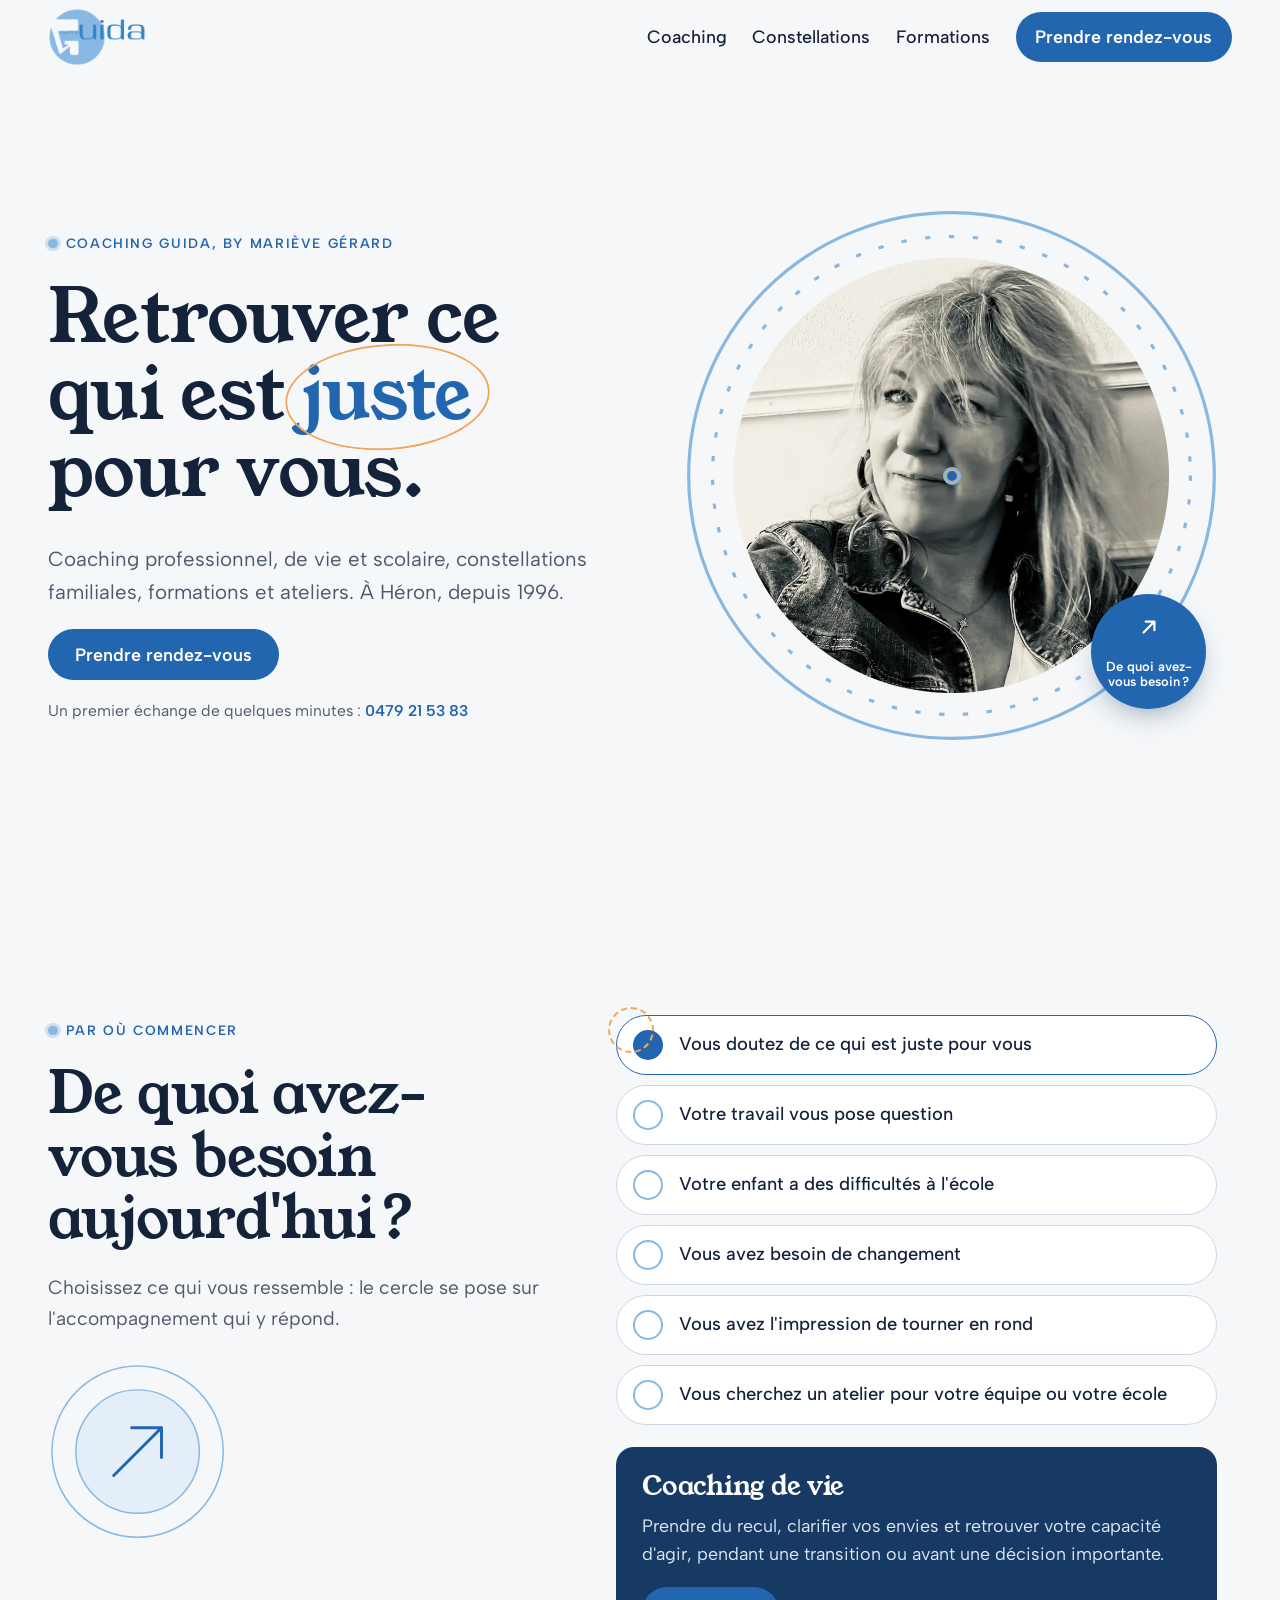
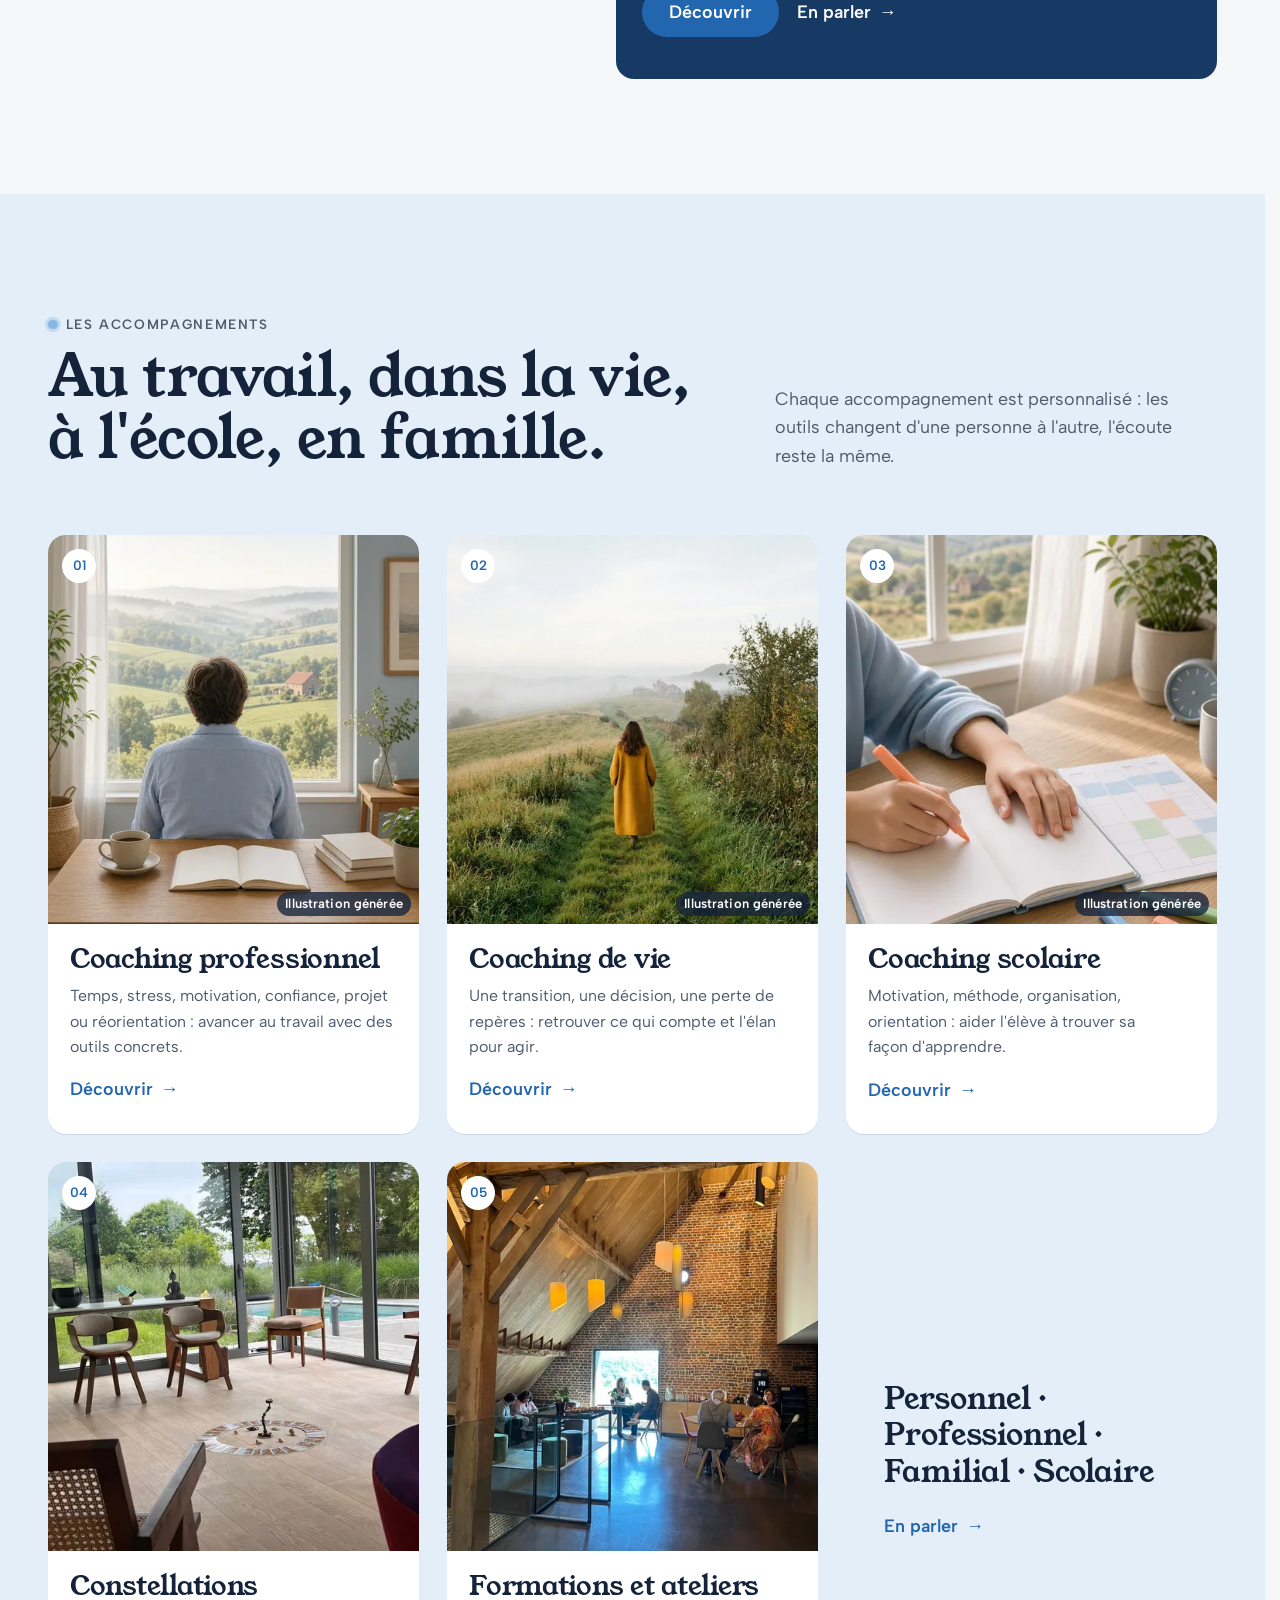
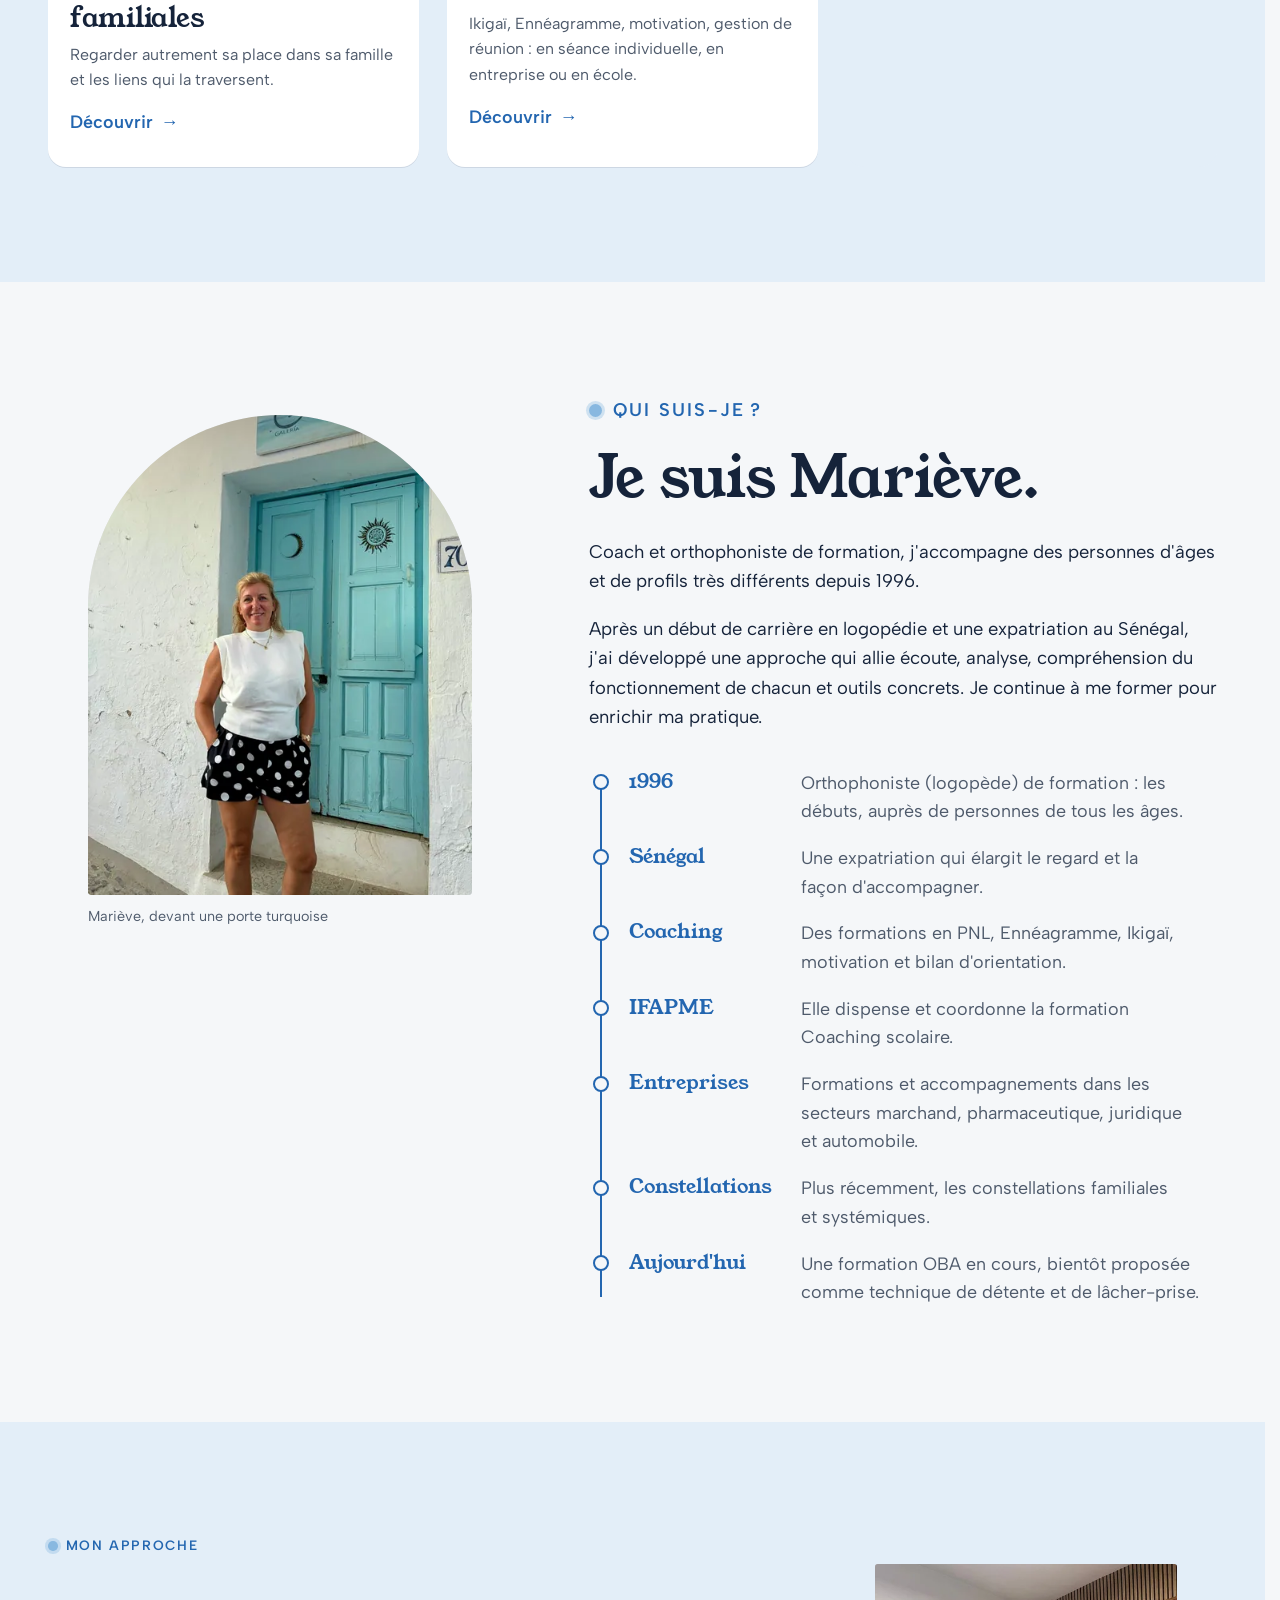
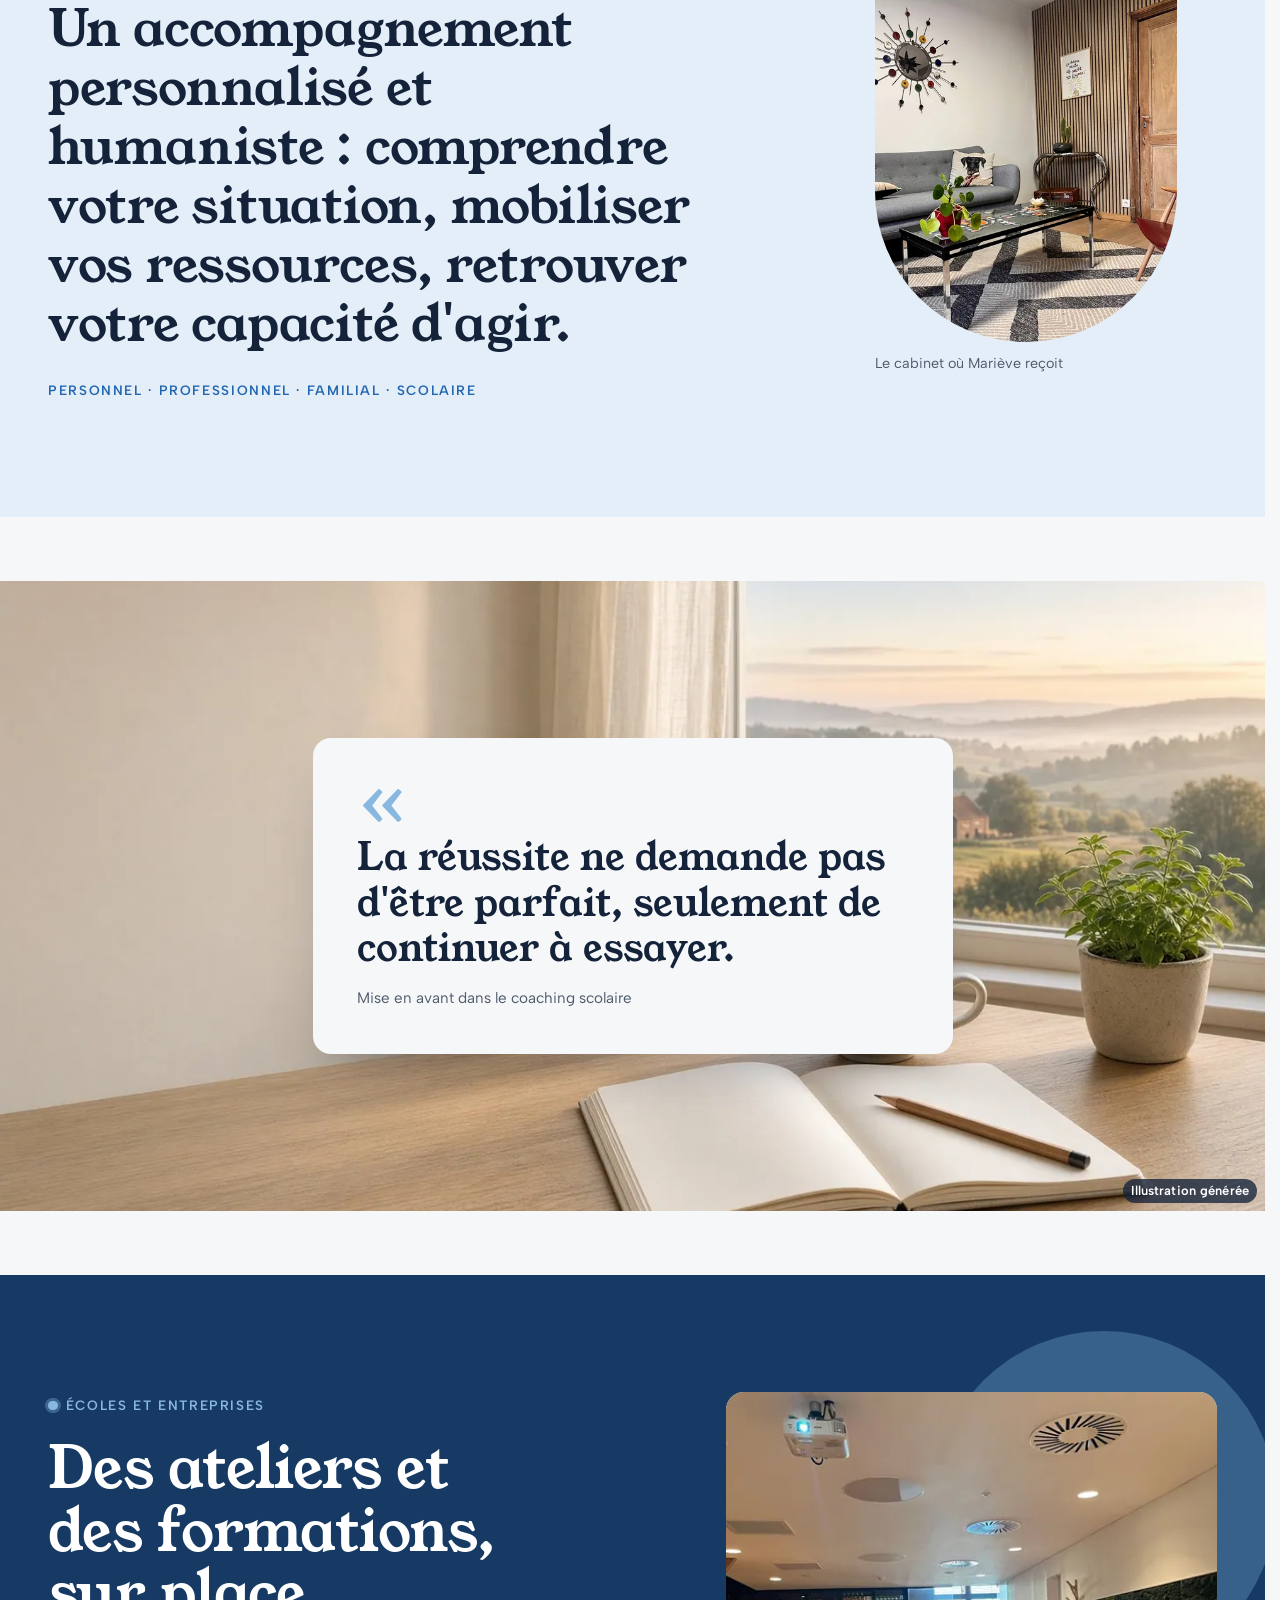
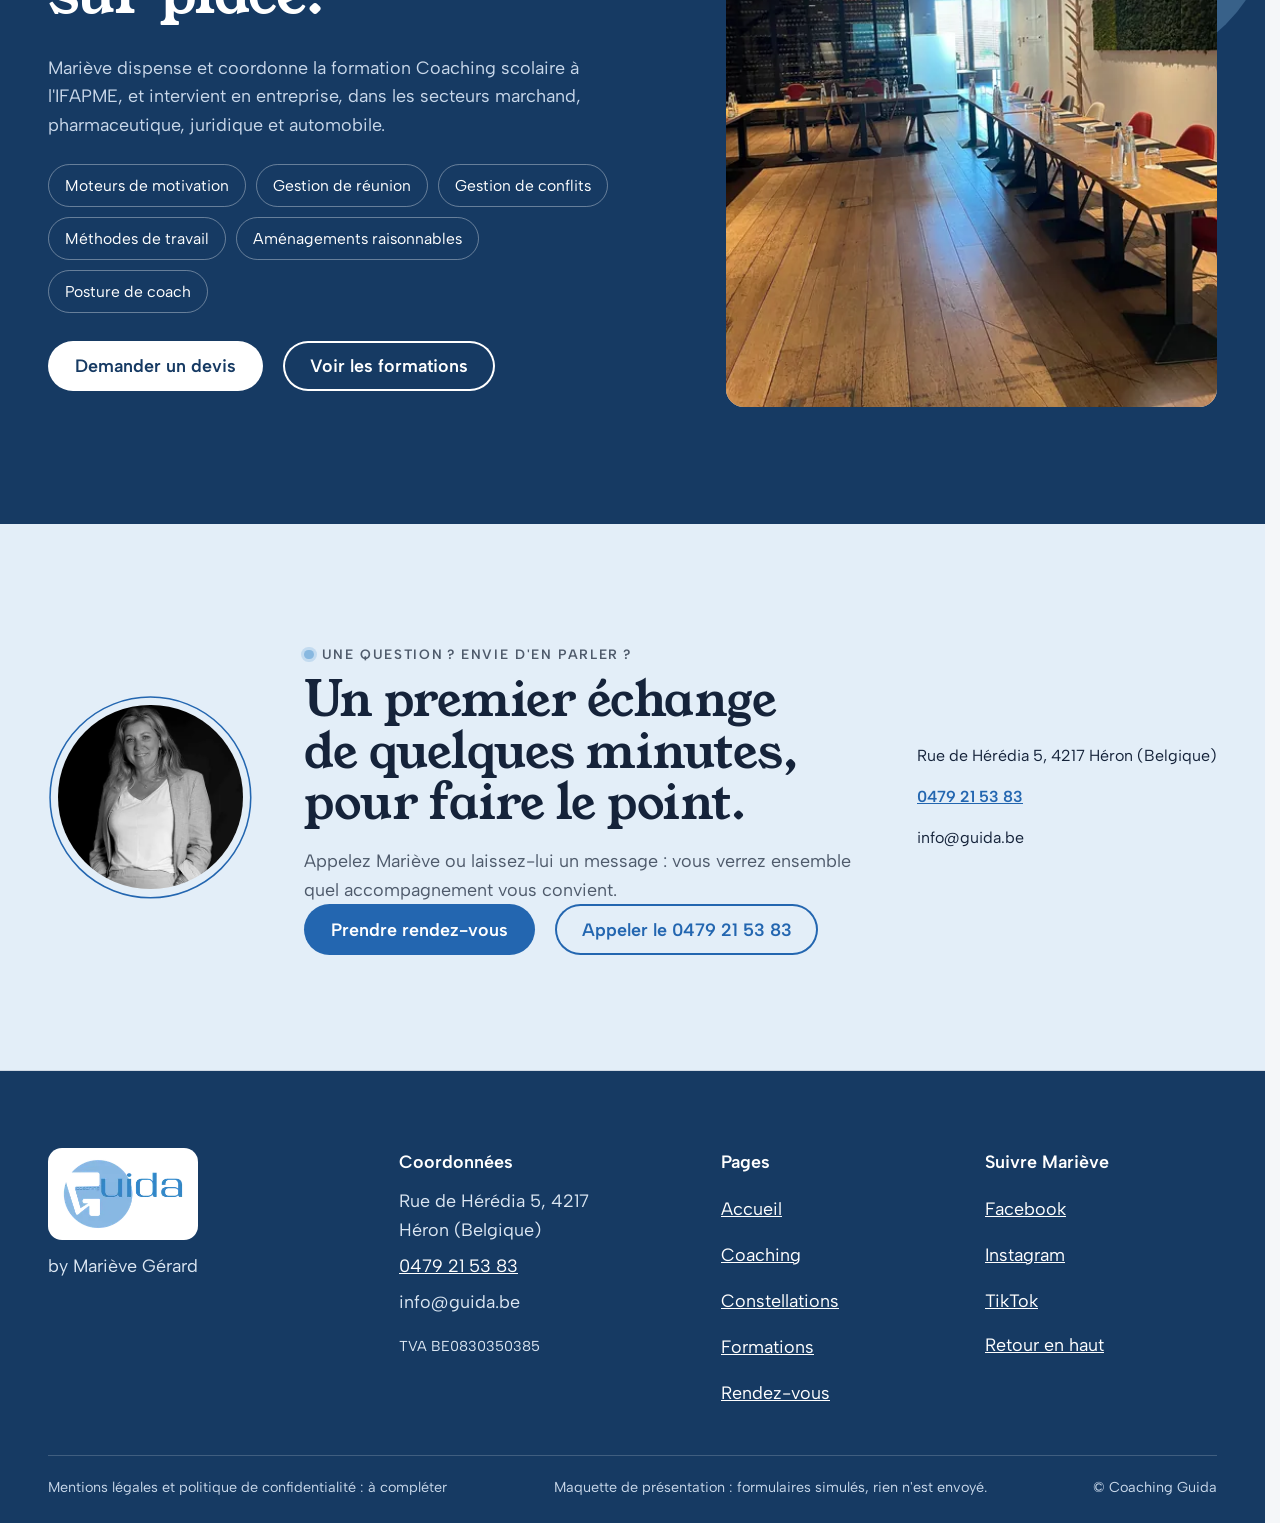
==== index.html @ e30cd968 "Maquette Guida v1" ====
<!doctype html>
<html lang="fr" data-v="1">
<head>
<meta charset="utf-8">
<meta name="viewport" content="width=device-width, initial-scale=1, viewport-fit=cover">
<title>Coaching Guida : coaching professionnel, de vie et scolaire à Héron</title>
<meta name="description" content="Mariève Gérard, coach et logopède de formation, accompagne adultes, élèves, parents, équipes et écoles depuis 1996 : coaching, constellations familiales, formations et ateliers.">
<meta name="robots" content="noindex, nofollow">
<link rel="canonical" href="https://guida-maquette.vercel.app/">
<style>:root{--fond:#F5F7F9;--texte:#15233A;--voile-fond:#163A63;--ouverture-fond:#163A63;--menu-fond:#F5F7F9}:root { --entete-h: 72px; --barres-h: 0px; } html { background: var(--fond); color: var(--texte); scrollbar-gutter: stable; } body { margin: 0; background: var(--fond); } html.js:not(.secours):not([data-arrivee="retour"]) [data-anime] { opacity: 0; } html.js:not(.secours):not([data-arrivee="retour"]) [data-anime].vu { opacity: 1; } [data-voile] { position: fixed; inset: 0; z-index: 900; background: var(--voile-fond); transform: translateY(100%); visibility: hidden; pointer-events: none; } html[data-arrivee="voile"]:not(.voile-leve):not(.secours) [data-voile] { transform: none; visibility: visible; } html.secours [data-voile] { visibility: hidden !important; } .ouverture-panneau { position: fixed; inset: 0; z-index: 850; display: none; place-content: center; justify-items: center; background: var(--ouverture-fond, var(--voile-fond)); color: var(--fond); text-align: center; } html.js[data-arrivee="intro"]:not(.secours):not(.intro-finie) .ouverture-panneau { display: grid; } html.defilement-bloque, html.defilement-bloque body, html.js[data-arrivee="intro"]:not(.secours):not(.intro-finie), html.js[data-arrivee="intro"]:not(.secours):not(.intro-finie) body, html[data-arrivee="voile"]:not(.voile-leve):not(.secours), html[data-arrivee="voile"]:not(.voile-leve):not(.secours) body { overflow: hidden; } html.js[data-arrivee="intro"]:not(.secours):not(.intro-finie) { background-color: var(--ouverture-fond, var(--voile-fond)); } html[data-arrivee="voile"]:not(.voile-leve):not(.secours) { background-color: var(--voile-fond); }</style>
<script>(function () {
var d = document.documentElement, ss = null, ls = null;
try { ss = window.sessionStorage; ls = window.localStorage; } catch (e) {}
d.classList.add('js');
var nav = performance.getEntriesByType ? performance.getEntriesByType('navigation')[0] : null;
var type = nav ? nav.type : 'navigate';
var depart = null;
try { depart = JSON.parse(ss.getItem('socle:depart') || 'null'); ss.removeItem('socle:depart'); } catch (e) {}
if (depart && !(Date.now() - depart.t < 15000)) depart = null;
var mode = type === 'back_forward' ? 'retour' : type === 'reload' ? 'intro' : depart ? 'voile' : 'intro';
d.setAttribute('data-arrivee', mode);
if (mode === 'voile' && depart.couleur) d.style.setProperty('--voile-fond', depart.couleur);
if (type === 'reload' && 'scrollRestoration' in history) {
history.scrollRestoration = 'manual';
}
try {
var choisie = ls && ls.getItem('socle:langue');
var langue = (d.lang || '').slice(0, 2);
if (choisie && choisie !== langue && type === 'navigate' && !depart) {
var alt = document.querySelector('link[rel="alternate"][hreflang="' + choisie + '"]');
if (alt) location.replace(new URL(alt.href).pathname + location.search + location.hash);
}
} catch (e) {}
setTimeout(function () { if (!d.classList.contains('demarre')) d.classList.add('secours'); }, 2000);
})();</script>
<link rel="preload" href="/assets/fonts/young-serif-400.woff2" as="font" type="font/woff2" crossorigin>
<link rel="preload" href="/assets/fonts/albert-sans-400.woff2" as="font" type="font/woff2" crossorigin>
<link rel="stylesheet" href="/assets/css/socle.css?v=1">
<link rel="stylesheet" href="/assets/css/modules.css?v=1">
<link rel="stylesheet" href="/assets/css/site.css?v=1">
<link rel="modulepreload" href="/assets/js/site.js?v=1">
<link rel="modulepreload" href="/assets/js/socle/index.js?v=1">
<script src="/assets/vendor/gsap.min.js" defer></script>
<script src="/assets/vendor/ScrollTrigger.min.js" defer></script>
<script src="/assets/vendor/SplitText.min.js" defer></script>
<script type="module" src="/assets/js/site.js?v=1"></script>
<meta name="theme-color" content="#F5F7F9">
<link rel="icon" href="/assets/images/favicon.svg" type="image/svg+xml">
<link rel="apple-touch-icon" href="/assets/images/apple-touch-icon.png">
<meta property="og:type" content="website">
<meta property="og:site_name" content="Coaching Guida">
<meta property="og:locale" content="fr_FR">
<meta property="og:title" content="Coaching Guida : coaching professionnel, de vie et scolaire à Héron">
<meta property="og:description" content="Mariève Gérard, coach et logopède de formation, accompagne adultes, élèves, parents, équipes et écoles depuis 1996 : coaching, constellations familiales, formations et ateliers.">
<meta property="og:url" content="https://guida-maquette.vercel.app/">
<meta property="og:image" content="https://guida-maquette.vercel.app/assets/partage/accueil-fr.jpg">
<meta property="og:image:width" content="1200">
<meta property="og:image:height" content="630">
<meta property="og:image:alt" content="Mariève Gérard, Coaching Guida">
<meta name="twitter:card" content="summary_large_image">
<script type="application/ld+json">{"@context":"https://schema.org","@type":"ProfessionalService","name":"Coaching Guida","url":"https://guida-maquette.vercel.app/","telephone":"+32479215383","email":"info@guida.be","vatID":"BE0830350385","founder":{"@type":"Person","name":"Mariève Gérard","jobTitle":"Coach"},"address":{"@type":"PostalAddress","streetAddress":"Rue de Hérédia 5","postalCode":"4217","addressLocality":"Héron","addressCountry":"BE"},"areaServed":"Belgique","sameAs":["https://www.facebook.com/coaching.guida/","https://www.instagram.com/marievegerard/","https://www.tiktok.com/@marievegerardcoaching"],"description":"Coaching professionnel, coaching de vie, coaching scolaire, constellations familiales et systémiques, formations et ateliers, par Mariève Gérard à Héron."}</script>
</head>
<body id="haut">
<div data-voile data-forme="iris" aria-hidden="true"><div class="voile-contenu"><span class="disque-logo"><img src="/assets/images/logo-240.webp" alt="" width="240" height="143"></span><span data-voile-libelle>Accueil</span></div></div>
<div class="ouverture-panneau" data-ouverture aria-hidden="true">
  <span class="ouverture-disque disque-logo" data-ouverture-objet><img src="/assets/images/logo-480.webp" alt="" width="480" height="286"><svg class="ouverture-fleche" viewBox="0 0 100 100" aria-hidden="true"><circle cx="50" cy="50" r="48" /></svg></span>
  <p class="ouverture-ligne">by Mariève Gérard</p>
</div>
<a class="evitement" href="#contenu">Aller au contenu</a>
<header data-entete>
  <div class="entete-rangee">
    <a class="entete-logo" href="/" data-libelle="Accueil" aria-label="Coaching Guida, accueil" aria-current="page">
      <img src="/assets/images/logo-240.webp" srcset="/assets/images/logo-240.webp 240w, /assets/images/logo-480.webp 480w" sizes="120px" alt="" width="240" height="143">
    </a>
    <nav data-nav aria-label="Navigation principale">
      <ul><li><a href="/coaching" data-libelle="Coaching">Coaching</a></li><li><a href="/constellations" data-libelle="Constellations">Constellations</a></li><li><a href="/formations" data-libelle="Formations">Formations</a></li></ul>
    </nav>
    <div class="entete-actions">
      <a class="bouton" href="/rendez-vous" data-libelle="Rendez-vous">Prendre rendez-vous</a>
      <button type="button" data-menu-bouton aria-controls="menu" aria-expanded="false" data-libelle-ouvrir="Menu" data-libelle-fermer="Fermer"><span data-libelle-bouton>Menu</span></button>
      <a class="menu-sansjs" href="#menu" data-menu-lien>Menu</a>
    </div>
  </div>
</header>
<script>/* Avant le premier affichage : rangées de la navigation (même règle que ajusterNav dans assets/js/socle/entete.js)
   et hauteur réelle de l'en-tête, pour que rien ne saute quand le JavaScript du site prend la main. */
(function () {
  var h = document.documentElement, u = document.querySelector('[data-nav] ul'), e = document.querySelector('[data-entete]');
  if (u) {
    var deborde = function () { return u.scrollWidth > u.clientWidth + 1; }, c = deborde();
    if (c && window.matchMedia('(min-width: 900px)').matches) {
      h.classList.add('nav-deux-rangees'); c = deborde();
      if (c) { h.classList.add('nav-deux-lignes'); var a = u.querySelector('a'); c = !a || u.getBoundingClientRect().height > a.getBoundingClientRect().height * 2.5; }
      if (c) h.classList.remove('nav-deux-rangees', 'nav-deux-lignes');
    }
    if (c) h.classList.add('nav-compacte');
  }
  if (e) h.style.setProperty('--entete-h', Math.round(e.getBoundingClientRect().height) + 'px');
})();</script>
<span id="menu-ferme" aria-hidden="true"></span>
<div id="menu" data-menu role="dialog" aria-modal="true" aria-label="Menu">
  <p class="menu-sansjs-fermer"><a href="#menu-ferme">Fermer</a></p>
  <ul><li style="--i:0"><a href="/" class="menu-lien" data-libelle="Accueil" aria-current="page">Accueil</a></li><li style="--i:1"><a href="/coaching" class="menu-lien" data-libelle="Coaching">Coaching</a></li><li style="--i:2"><a href="/constellations" class="menu-lien" data-libelle="Constellations">Constellations</a></li><li style="--i:3"><a href="/formations" class="menu-lien" data-libelle="Formations">Formations</a></li><li style="--i:4"><a href="/rendez-vous" class="menu-lien" data-libelle="Rendez-vous">Rendez-vous</a></li></ul>
  <p><a class="bouton" href="tel:+32479215383">Appeler 0479 21 53 83</a></p>
</div>
<main id="contenu" tabindex="-1">
<section class="hero" id="debut">
  <div class="hero-texte">
    <p class="surtitre" data-apparait>Coaching Guida, by Mariève Gérard</p>
    <h1 class="hero-titre" data-anime="gsap"><span class="hl"><span class="hl-in">Retrouver ce</span></span><span class="hl"><span class="hl-in">qui est <span class="rond">juste</span></span></span><span class="hl"><span class="hl-in">pour vous.</span></span></h1>
    <p class="hero-intro" data-apparait>Coaching professionnel, de vie et scolaire, constellations familiales, formations et ateliers. À Héron, depuis 1996.</p>
    <p class="actions" data-apparait>
      <a href="/rendez-vous" class="bouton" data-libelle="Rendez-vous" data-action-principale data-survol="magnetique">Prendre rendez-vous</a>
    </p>
    <p class="hero-info" data-info-cle data-apparait>Un premier échange de quelques minutes : <a href="tel:+32479215383">0479 21 53 83</a></p>
  </div>
  <div class="hero-visuel" data-effet="cercle-portrait">
    <svg class="hero-halo" viewBox="0 0 200 200" aria-hidden="true"><circle class="halo-1" cx="100" cy="100" r="99" /><circle class="halo-2" cx="100" cy="100" r="90" /></svg>
    <figure class="media hero-cercle" data-iris-centre="disque" style="--cadrage:50% 34%">
  <picture>
    <img src="/assets/images/marieve-cercle-1200.webp" srcset="/assets/images/marieve-cercle-480.webp 480w, /assets/images/marieve-cercle-800.webp 800w, /assets/images/marieve-cercle-1200.webp 1200w" sizes="(max-width: 760px) 80vw, 520px" alt="Je suis Mariève. Mariève Gérard, coach." width="1200" height="1200" fetchpriority="high" loading="eager" decoding="async">
  </picture>
</figure>
    <div class="orbite" aria-hidden="true"><i style="--c: var(--ciel); --t: 18px"></i><i style="--c: var(--abricot); --t: 12px"></i><i style="--c: var(--accent); --t: 10px"></i></div>
    <a class="hero-fleche" href="#besoin" data-sans-transition><svg viewBox="0 0 24 24" aria-hidden="true"><path d="M7 17 17 7M9 7h8v8" fill="none" stroke="currentColor" stroke-width="2" stroke-linecap="round" stroke-linejoin="round"/></svg><span>De quoi avez-vous besoin ?</span></a>
  </div>
</section>
<section class="section" id="besoin">
  <div class="conteneur besoin-grille">
    <div class="besoin-tete">
      <p class="surtitre">Par où commencer</p>
      <h2 data-anime="lignes">De quoi avez-vous besoin aujourd&#39;hui ?</h2>
      <p class="intro-section" data-anime>Choisissez ce qui vous ressemble : le cercle se pose sur l&#39;accompagnement qui y répond.</p>
      <svg class="besoin-deco" viewBox="0 0 180 180" aria-hidden="true" data-visuel data-fx="trace"><circle class="plein" cx="90" cy="90" r="62" /><circle cx="90" cy="90" r="86" /><circle cx="90" cy="90" r="62" /><path d="M66 114 L114 66 M84 66 H114 V96" /></svg>
    </div>
    <div class="besoin-outil">
      <ul class="besoin-liste" data-anime="cascade">
        <li><button type="button" class="besoin-choix" data-cle="doute" aria-pressed="true" aria-controls="reponse-doute"><span class="pastille" aria-hidden="true"></span><span>Vous doutez de ce qui est juste pour vous</span></button></li><li><button type="button" class="besoin-choix" data-cle="travail" aria-pressed="false" aria-controls="reponse-travail"><span class="pastille" aria-hidden="true"></span><span>Votre travail vous pose question</span></button></li><li><button type="button" class="besoin-choix" data-cle="ecole" aria-pressed="false" aria-controls="reponse-ecole"><span class="pastille" aria-hidden="true"></span><span>Votre enfant a des difficultés à l&#39;école</span></button></li><li><button type="button" class="besoin-choix" data-cle="changement" aria-pressed="false" aria-controls="reponse-changement"><span class="pastille" aria-hidden="true"></span><span>Vous avez besoin de changement</span></button></li><li><button type="button" class="besoin-choix" data-cle="rond" aria-pressed="false" aria-controls="reponse-rond"><span class="pastille" aria-hidden="true"></span><span>Vous avez l&#39;impression de tourner en rond</span></button></li><li><button type="button" class="besoin-choix" data-cle="equipe" aria-pressed="false" aria-controls="reponse-equipe"><span class="pastille" aria-hidden="true"></span><span>Vous cherchez un atelier pour votre équipe ou votre école</span></button></li>
      </ul>
      <span class="besoin-anneau" aria-hidden="true" data-superpose data-effet="rond-qui-se-pose"></span>
      <div class="besoin-reponses" aria-live="polite">
        <div class="besoin-r est-active" id="reponse-doute" data-cle="doute" role="region" aria-label="Coaching de vie">
          <h3>Coaching de vie</h3>
          <p>Prendre du recul, clarifier vos envies et retrouver votre capacité d&#39;agir, pendant une transition ou avant une décision importante.</p>
          <p class="actions"><a href="/coaching#vie" class="bouton" data-libelle="Coaching">Découvrir</a><a href="/rendez-vous?sujet=vie" class="lien-fleche" data-libelle="Rendez-vous">En parler</a></p>
        </div><div class="besoin-r" id="reponse-travail" data-cle="travail" role="region" aria-label="Coaching professionnel">
          <h3>Coaching professionnel</h3>
          <p>Sérénité, énergie, motivation : un accompagnement concret pour avancer avec plus de confiance, de l&#39;organisation du temps au bilan de compétences.</p>
          <p class="actions"><a href="/coaching#professionnel" class="bouton" data-libelle="Coaching">Découvrir</a><a href="/rendez-vous?sujet=professionnel" class="lien-fleche" data-libelle="Rendez-vous">En parler</a></p>
        </div><div class="besoin-r" id="reponse-ecole" data-cle="ecole" role="region" aria-label="Coaching scolaire">
          <h3>Coaching scolaire</h3>
          <p>Une analyse faite ensemble, avec le double regard d&#39;une coach et d&#39;une logopède : motivation, méthode de travail, organisation, confiance.</p>
          <p class="actions"><a href="/coaching#scolaire" class="bouton" data-libelle="Coaching">Découvrir</a><a href="/rendez-vous?sujet=scolaire" class="lien-fleche" data-libelle="Rendez-vous">En parler</a></p>
        </div><div class="besoin-r" id="reponse-changement" data-cle="changement" role="region" aria-label="Ateliers pour faire le point">
          <h3>Ateliers pour faire le point</h3>
          <p>Ikigaï, moteurs de motivation, bilan d&#39;orientation ou de compétences : des séances courtes pour faire le point et choisir une direction.</p>
          <p class="actions"><a href="/formations#ateliers" class="bouton" data-libelle="Formations">Découvrir</a><a href="/rendez-vous?sujet=formation" class="lien-fleche" data-libelle="Rendez-vous">En parler</a></p>
        </div><div class="besoin-r" id="reponse-rond" data-cle="rond" role="region" aria-label="Constellations familiales">
          <h3>Constellations familiales</h3>
          <p>Quand des situations se répètent, la constellation aide à regarder autrement les liens et les loyautés qui pèsent, sans chercher de coupable.</p>
          <p class="actions"><a href="/constellations" class="bouton" data-libelle="Constellations">Découvrir</a><a href="/rendez-vous?sujet=constellations" class="lien-fleche" data-libelle="Rendez-vous">En parler</a></p>
        </div><div class="besoin-r" id="reponse-equipe" data-cle="equipe" role="region" aria-label="Formations et ateliers">
          <h3>Formations et ateliers</h3>
          <p>En entreprise ou en école : motivation, gestion de réunion, gestion de conflits, méthodes de travail, aménagements raisonnables.</p>
          <p class="actions"><a href="/formations" class="bouton" data-libelle="Formations">Découvrir</a><a href="/rendez-vous?sujet=formation" class="lien-fleche" data-libelle="Rendez-vous">En parler</a></p>
        </div>
      </div>
    </div>
  </div>
</section>
<section class="section section--ciel" id="accompagnements">
  <div class="conteneur">
    <div class="acc-tete">
      <div><p class="surtitre">Les accompagnements</p><h2 data-anime="lignes">Au travail, dans la vie, à l&#39;école, en famille.</h2></div>
      <p data-anime>Chaque accompagnement est personnalisé : les outils changent d&#39;une personne à l&#39;autre, l&#39;écoute reste la même.</p>
    </div>
    <ul class="acc-grille" data-anime="cascade">
      <li><a href="/coaching#professionnel" class="acc-carte" data-libelle="Coaching"><span class="acc-pastille" aria-hidden="true">01</span><figure class="media " data-grok style="--cadrage:50% 45%">
  <picture>
    <img src="/assets/images/grok/pro-bureau-1100.webp" srcset="/assets/images/grok/pro-bureau-480.webp 480w, /assets/images/grok/pro-bureau-800.webp 800w, /assets/images/grok/pro-bureau-1100.webp 1100w" sizes="(max-width: 600px) 100vw, (max-width: 960px) 50vw, 400px" alt="" width="1100" height="1467" loading="lazy" decoding="async">
  </picture><figcaption class="mention-ia">Illustration générée</figcaption>
</figure><div class="acc-corps"><h3>Coaching professionnel</h3><p>Temps, stress, motivation, confiance, projet ou réorientation : avancer au travail avec des outils concrets.</p><span class="lien-fleche">Découvrir</span></div></a></li><li><a href="/coaching#vie" class="acc-carte" data-libelle="Coaching"><span class="acc-pastille" aria-hidden="true">02</span><figure class="media " data-grok style="--cadrage:50% 55%">
  <picture>
    <img src="/assets/images/grok/vie-chemin-1100.webp" srcset="/assets/images/grok/vie-chemin-480.webp 480w, /assets/images/grok/vie-chemin-800.webp 800w, /assets/images/grok/vie-chemin-1100.webp 1100w" sizes="(max-width: 600px) 100vw, (max-width: 960px) 50vw, 400px" alt="" width="1100" height="1467" loading="lazy" decoding="async">
  </picture><figcaption class="mention-ia">Illustration générée</figcaption>
</figure><div class="acc-corps"><h3>Coaching de vie</h3><p>Une transition, une décision, une perte de repères : retrouver ce qui compte et l&#39;élan pour agir.</p><span class="lien-fleche">Découvrir</span></div></a></li><li><a href="/coaching#scolaire" class="acc-carte" data-libelle="Coaching"><span class="acc-pastille" aria-hidden="true">03</span><figure class="media " data-grok style="--cadrage:50% 50%">
  <picture>
    <img src="/assets/images/grok/scolaire-devoirs-1100.webp" srcset="/assets/images/grok/scolaire-devoirs-480.webp 480w, /assets/images/grok/scolaire-devoirs-800.webp 800w, /assets/images/grok/scolaire-devoirs-1100.webp 1100w" sizes="(max-width: 600px) 100vw, (max-width: 960px) 50vw, 400px" alt="" width="1100" height="1467" loading="lazy" decoding="async">
  </picture><figcaption class="mention-ia">Illustration générée</figcaption>
</figure><div class="acc-corps"><h3>Coaching scolaire</h3><p>Motivation, méthode, organisation, orientation : aider l&#39;élève à trouver sa façon d&#39;apprendre.</p><span class="lien-fleche">Découvrir</span></div></a></li><li><a href="/constellations" class="acc-carte" data-libelle="Constellations"><span class="acc-pastille" aria-hidden="true">04</span><figure class="media " style="--cadrage:50% 60%">
  <picture>
    <img src="/assets/images/salle-constellations-1200.webp" srcset="/assets/images/salle-constellations-480.webp 480w, /assets/images/salle-constellations-800.webp 800w, /assets/images/salle-constellations-1200.webp 1200w" sizes="(max-width: 600px) 100vw, (max-width: 960px) 50vw, 400px" alt="" width="1200" height="1600" loading="lazy" decoding="async">
  </picture>
</figure><div class="acc-corps"><h3>Constellations familiales</h3><p>Regarder autrement sa place dans sa famille et les liens qui la traversent.</p><span class="lien-fleche">Découvrir</span></div></a></li><li><a href="/formations" class="acc-carte" data-libelle="Formations"><span class="acc-pastille" aria-hidden="true">05</span><figure class="media " style="--cadrage:54% 50%">
  <picture>
    <img src="/assets/images/grange-1200.webp" srcset="/assets/images/grange-480.webp 480w, /assets/images/grange-800.webp 800w, /assets/images/grange-1200.webp 1200w" sizes="(max-width: 600px) 100vw, (max-width: 960px) 50vw, 400px" alt="" width="1200" height="1600" loading="lazy" decoding="async">
  </picture>
</figure><div class="acc-corps"><h3>Formations et ateliers</h3><p>Ikigaï, Ennéagramme, motivation, gestion de réunion : en séance individuelle, en entreprise ou en école.</p><span class="lien-fleche">Découvrir</span></div></a></li>
      <li class="acc-mot"><p>Personnel · Professionnel · Familial · Scolaire</p><a href="/rendez-vous" class="lien-fleche" data-libelle="Rendez-vous">En parler</a></li>
    </ul>
  </div>
</section>
<section class="section" id="qui">
  <div class="conteneur qui-grille">
    <figure class="qui-photo">
      <figure class="media " data-anime="rideau" style="--cadrage:44% 50%">
  <picture>
    <img src="/assets/images/marieve-porte-1200.webp" srcset="/assets/images/marieve-porte-480.webp 480w, /assets/images/marieve-porte-800.webp 800w, /assets/images/marieve-porte-1200.webp 1200w" sizes="(max-width: 900px) 90vw, 460px" alt="Mariève, devant une porte turquoise" width="1200" height="1500" loading="lazy" decoding="async">
  </picture>
</figure>
      <figcaption class="qui-legende">Mariève, devant une porte turquoise</figcaption>
    </figure>
    <div class="qui-texte">
      <p class="surtitre">Qui suis-je ?</p>
      <h2 data-anime="lignes">Je suis Mariève.</h2>
      <p data-anime>Coach et orthophoniste de formation, j&#39;accompagne des personnes d&#39;âges et de profils très différents depuis 1996.</p>
      <p data-anime>Après un début de carrière en logopédie et une expatriation au Sénégal, j&#39;ai développé une approche qui allie écoute, analyse, compréhension du fonctionnement de chacun et outils concrets. Je continue à me former pour enrichir ma pratique.</p>
      <h3 class="visuellement-cache">Le parcours</h3>
      <div class="parcours-zone">
        <span class="parcours-fil" aria-hidden="true"><span data-effet="frise-parcours"></span></span>
        <ol class="parcours" data-anime="cascade">
          <li><strong>1996</strong><p>Orthophoniste (logopède) de formation : les débuts, auprès de personnes de tous les âges.</p></li><li><strong>Sénégal</strong><p>Une expatriation qui élargit le regard et la façon d&#39;accompagner.</p></li><li><strong>Coaching</strong><p>Des formations en PNL, Ennéagramme, Ikigaï, motivation et bilan d&#39;orientation.</p></li><li><strong>IFAPME</strong><p>Elle dispense et coordonne la formation Coaching scolaire.</p></li><li><strong>Entreprises</strong><p>Formations et accompagnements dans les secteurs marchand, pharmaceutique, juridique et automobile.</p></li><li><strong>Constellations</strong><p>Plus récemment, les constellations familiales et systémiques.</p></li><li><strong>Aujourd&#39;hui</strong><p>Une formation OBA en cours, bientôt proposée comme technique de détente et de lâcher-prise.</p></li>
        </ol>
      </div>
    </div>
  </div>
</section>
<section class="section section--ciel" id="approche">
  <div class="conteneur approche-grille">
    <div class="mmm" data-module="manifeste-mot-a-mot">
      <div class="mmm__cadre">
        <p class="surtitre">Mon approche</p>
        <h2 class="mmm__texte">Un accompagnement personnalisé et humaniste : comprendre votre situation, mobiliser vos ressources, retrouver votre capacité d&#39;agir.</h2>
        <p class="mmm__signature">Personnel · Professionnel · Familial · Scolaire</p>
      </div>
    </div>
    <figure class="approche-photo">
      <figure class="media " data-fx="parallaxe" style="--cadrage:45% 45%">
  <picture>
    <img src="/assets/images/cabinet-1200.webp" srcset="/assets/images/cabinet-480.webp 480w, /assets/images/cabinet-800.webp 800w, /assets/images/cabinet-1200.webp 1200w" sizes="(max-width: 900px) 80vw, 400px" alt="Le cabinet où Mariève reçoit" width="1200" height="1500" loading="lazy" decoding="async">
  </picture>
</figure>
      <figcaption class="qui-legende">Le cabinet où Mariève reçoit</figcaption>
    </figure>
  </div>
</section>
<section class="citation" id="citation" style="--fx-longueur: 200svh" data-fx="plein-ecran" data-fx-depart="inset(16% 20% 16% 20% round 999px)">
  <div data-collant>
    <figure class="media " data-grok style="--cadrage:62% 50%">
  <picture><source media="(max-width: 760px) and (orientation: portrait)" srcset="/assets/images/grok/bureau-matin-mobile-640.webp 640w, /assets/images/grok/bureau-matin-mobile-1080.webp 1080w" sizes="100vw">
    <img src="/assets/images/grok/bureau-matin-1440.webp" srcset="/assets/images/grok/bureau-matin-960.webp 960w, /assets/images/grok/bureau-matin-1440.webp 1440w, /assets/images/grok/bureau-matin-1920.webp 1920w" sizes="100vw" alt="" width="1440" height="810" loading="lazy" decoding="async">
  </picture><figcaption class="mention-ia">Illustration générée</figcaption>
</figure>
    <p class="citation-mots" aria-hidden="true" data-audit-ignorer><span data-fx-ecarte="g">Continuer</span><span data-fx-ecarte="d">à essayer</span></p>
    <div class="citation-carte" data-fx-apres>
      <blockquote>La réussite ne demande pas d&#39;être parfait, seulement de continuer à essayer.</blockquote>
      <p>Mise en avant dans le coaching scolaire</p>
    </div>
  </div>
</section>
<section class="section section--profond" id="pros">
  <div class="conteneur pros-grille">
    <div>
      <p class="surtitre">Écoles et entreprises</p>
      <h2 data-anime="lignes">Des ateliers et des formations, sur place.</h2>
      <p class="texte-doux" data-anime>Mariève dispense et coordonne la formation Coaching scolaire à l&#39;IFAPME, et intervient en entreprise, dans les secteurs marchand, pharmaceutique, juridique et automobile.</p>
      <ul class="pros-liste" data-anime="cascade"><li>Moteurs de motivation</li><li>Gestion de réunion</li><li>Gestion de conflits</li><li>Méthodes de travail</li><li>Aménagements raisonnables</li><li>Posture de coach</li></ul>
      <p class="actions" data-anime>
        <a href="/rendez-vous?sujet=formation" class="bouton" data-libelle="Rendez-vous">Demander un devis</a>
        <a href="/formations" class="bouton bouton--contour" data-libelle="Formations">Voir les formations</a>
      </p>
    </div>
    <div class="pros-photo">
      <figure class="media " data-anime="rideau" style="--cadrage:50% 55%">
  <picture>
    <img src="/assets/images/salle-reunion-1200.webp" srcset="/assets/images/salle-reunion-480.webp 480w, /assets/images/salle-reunion-800.webp 800w, /assets/images/salle-reunion-1200.webp 1200w" sizes="(max-width: 900px) 80vw, 420px" alt="Une formation en entreprise" width="1200" height="1500" loading="lazy" decoding="async">
  </picture>
</figure>
    </div>
  </div>
</section>
<section class="section section--ciel" id="fin">
  <div class="conteneur fin-bloc">
    <div class="fin-portrait">
      <figure class="media fin-media" style="--cadrage:50% 22%">
  <picture>
    <img src="/assets/images/marieve-noir-585.webp" srcset="/assets/images/marieve-noir-400.webp 400w, /assets/images/marieve-noir-585.webp 585w" sizes="210px" alt="Je suis Mariève." width="585" height="780" loading="lazy" decoding="async">
  </picture>
</figure>
      <svg viewBox="0 0 200 200" aria-hidden="true" data-fx="trace"><circle cx="100" cy="100" r="98" /></svg>
    </div>
    <div class="fin-texte">
      <p class="surtitre">Une question ? Envie d&#39;en parler ?</p>
      <h2 data-anime="lignes">Un premier échange de quelques minutes, pour faire le point.</h2>
      <p data-anime>Appelez Mariève ou laissez-lui un message : vous verrez ensemble quel accompagnement vous convient.</p>
      <p class="actions fin-actions" data-anime>
        <a href="/rendez-vous" class="bouton" data-libelle="Rendez-vous" data-survol="magnetique">Prendre rendez-vous</a>
        <a class="bouton bouton--contour" href="tel:+32479215383">Appeler le 0479 21 53 83</a>
      </p>
    </div>
    <div class="fin-coord" data-anime>
      <span>Rue de Hérédia 5, 4217 Héron (Belgique)</span>
      <a href="tel:+32479215383">0479 21 53 83</a>
      <span class="selectionnable">info@guida.be</span>
    </div>
  </div>
</section>
</main>
<footer class="pied" id="pied">
  <div class="conteneur pied-grille">
    <div class="pied-marque">
      <img src="/assets/images/logo-240.webp" alt="Coaching Guida" width="240" height="143" loading="lazy">
      <p>by Mariève Gérard</p>
    </div>
    <div>
      <p class="pied-titre">Coordonnées</p>
      <p>Rue de Hérédia 5, 4217 Héron (Belgique)<br><a href="tel:+32479215383">0479 21 53 83</a><br><span class="selectionnable">info@guida.be</span></p>
      <p class="pied-petit">TVA BE0830350385</p>
    </div>
    <nav aria-label="Pages">
      <p class="pied-titre">Pages</p>
      <ul><li><a href="/" data-libelle="Accueil" aria-current="page">Accueil</a></li><li><a href="/coaching" data-libelle="Coaching">Coaching</a></li><li><a href="/constellations" data-libelle="Constellations">Constellations</a></li><li><a href="/formations" data-libelle="Formations">Formations</a></li><li><a href="/rendez-vous" data-libelle="Rendez-vous">Rendez-vous</a></li></ul>
    </nav>
    <div>
      <p class="pied-titre">Suivre Mariève</p>
      <ul class="pied-reseaux">
        <li><a href="https://www.facebook.com/coaching.guida/" target="_blank" rel="noopener">Facebook</a></li>
        <li><a href="https://www.instagram.com/marievegerard/" target="_blank" rel="noopener">Instagram</a></li>
        <li><a href="https://www.tiktok.com/@marievegerardcoaching" target="_blank" rel="noopener">TikTok</a></li>
      </ul>
      <p><a href="#haut" data-sans-transition>Retour en haut</a></p>
    </div>
  </div>
  <div class="conteneur pied-bas"><p>Mentions légales et politique de confidentialité : à compléter</p><p>Maquette de présentation : formulaires simulés, rien n&#39;est envoyé.</p><p>© Coaching Guida</p></div>
</footer>
<div data-barre-fixe>
  <a class="bouton bouton--contour" href="tel:+32479215383">Appeler</a>
  <a class="bouton" href="/rendez-vous" data-libelle="Rendez-vous">Prendre rendez-vous</a>
</div>
</body>
</html>
---- assets/css/socle.css ----
/* Socle : règles communes à toutes les maquettes. Le style du projet va dans site.css.
   Les couleurs et polices du projet se règlent par les variables ci-dessous (redéfinies dans site.css). */
:root {
  --police-titres: Georgia, 'Times New Roman', serif;
  --police-texte: system-ui, -apple-system, 'Segoe UI', Roboto, sans-serif;
  --accent: #b3361f;
  --texte-doux: color-mix(in srgb, var(--texte) 78%, var(--fond));
  --ligne: color-mix(in srgb, var(--texte) 18%, var(--fond));
  --gouttiere: clamp(16px, 4vw, 48px);
  --largeur: 1240px;
  --rayon: 6px;
  --duree: .7s;
  --courbe: cubic-bezier(.22, 1, .36, 1);
}

*, *::before, *::after { box-sizing: border-box; }
html { -webkit-text-size-adjust: 100%; text-size-adjust: 100%; }
body {
  font-family: var(--police-texte); font-size: clamp(1rem, .96rem + .2vw, 1.125rem); line-height: 1.6;
  padding-bottom: var(--barres-h); overflow-x: clip;
}
img, picture, video, canvas, svg { display: block; max-width: 100%; }
img, video { height: auto; }
h1, h2, h3, h4 { font-family: var(--police-titres); line-height: 1.08; margin: 0 0 .5em; text-wrap: balance; font-weight: 600; }
p, li, dd, figcaption { text-wrap: pretty; }
p { margin: 0 0 1em; }
a { color: inherit; }
a[href^="mailto:"] { overflow-wrap: anywhere; }
button, input, select, textarea { font: inherit; color: inherit; }
button { cursor: pointer; }
:where(a, button, input, select, textarea, summary, [tabindex]) { -webkit-tap-highlight-color: transparent; }
:focus { outline: none; }
:focus-visible { outline: 3px solid var(--accent); outline-offset: 3px; border-radius: 2px; }
[id] { scroll-margin-top: calc(var(--entete-h) + 12px); scroll-margin-bottom: calc(var(--barres-h) + 12px); }
/* Lien profond vers une scène qui cache l'en-tête : elle arrive tout en haut de l'écran (comme aller() du socle). */
html.js:not(.secours) :is([data-entete-cache], [data-entete-cache] [id], [data-fx="plein-ecran"], [data-fx="plein-ecran"] [id]) { scroll-margin-top: 0; }
[hidden] { display: none !important; }

.visuellement-cache {
  position: absolute !important; width: 1px; height: 1px; padding: 0; margin: -1px;
  overflow: hidden; clip: rect(0 0 0 0); white-space: nowrap; border: 0;
}
.evitement {
  position: fixed; left: 12px; top: 12px; z-index: 1000; padding: 12px 16px; background: var(--texte); color: var(--fond);
  transform: translateY(-160%); text-decoration: none;
}
.evitement:focus-visible { transform: none; }
.conteneur { width: min(100% - 2 * var(--gouttiere), var(--largeur)); margin-inline: auto; }
.chiffres { font-variant-numeric: tabular-nums; }

/* Boutons : zones tactiles d'au moins 44 px. */
.bouton {
  display: inline-flex; align-items: center; justify-content: center; gap: .5em;
  min-height: 48px; min-width: 44px; padding: .7em 1.4em; border-radius: 999px;
  background: var(--accent); color: var(--fond); text-decoration: none; font-weight: 600; border: 0;
  line-height: 1.2; text-align: center;
}
.bouton--contour { background: transparent; color: inherit; box-shadow: inset 0 0 0 2px currentColor; }
.bouton[disabled] { opacity: .55; cursor: not-allowed; }

/* Apparitions : cachées par le style critique jusqu'à .vu, jamais recachées. */
html.js:not(.secours):not([data-arrivee="retour"]) [data-anime]:not([data-anime="gsap"]) {
  transform: translate3d(0, 1.2rem, 0);
  transition: opacity var(--duree) var(--courbe) var(--delai, 0s), transform var(--duree) var(--courbe) var(--delai, 0s);
}
html.js:not(.secours):not([data-arrivee="retour"]) [data-anime]:not([data-anime="gsap"]).vu { transform: none; }

/* Bibliothèque d'effets (effets.js). Apparitions : le bloc lui-même ne glisse pas, ce sont ses parties qui arrivent.
   Mêmes conditions que les apparitions : en secours, au retour et sans JavaScript, état final direct.
   Les transitions ne valent que pendant l'arrivée (.fx-fini ensuite) : celles du projet reprennent la main. */
html.js:not(.secours):not([data-arrivee="retour"]) :is([data-anime="lignes"], [data-anime="mots"], [data-anime="lettres"], [data-anime="cascade"]):not([data-anime="gsap"]) {
  transform: none; transition: opacity .25s linear var(--delai, 0s);
}
/* Masques des lignes : découpe par clip-path, débordante en haut et sur les côtés (accents), un peu en bas (jambages),
   au lieu d'un overflow et de marges : la mise en page ne change pas d'un pixel pendant la découpe. La ligne part
   d'assez bas (135 %) pour rester invisible malgré le débord du bas. */
.fx-ligne-mask { overflow: visible !important; clip-path: inset(-.4em -.6em -.2em -.6em); }
html.js:not(.secours):not([data-arrivee="retour"]) [data-anime="lignes"] .fx-ligne {
  transform: translate3d(0, 135%, 0); transition: transform 1s var(--courbe) calc(var(--delai, 0s) + var(--i, 0) * 90ms);
}
html.js:not(.secours):not([data-arrivee="retour"]) [data-anime="lignes"].vu .fx-ligne { transform: none; }
html.js:not(.secours):not([data-arrivee="retour"]) [data-anime="mots"] .fx-mot {
  opacity: 0; transform: translate3d(0, .5em, 0);
  transition: opacity .6s var(--courbe) calc(var(--delai, 0s) + var(--i, 0) * 35ms), transform .7s var(--courbe) calc(var(--delai, 0s) + var(--i, 0) * 35ms);
}
html.js:not(.secours):not([data-arrivee="retour"]) [data-anime="mots"].vu .fx-mot { opacity: 1; transform: none; }
/* Lettres : chaque mot reste d'un bloc (jamais coupé en fin de ligne), les lettres basculent en place. */
[data-anime="lettres"] :is(.fx-mot-l, .fx-lettre) { display: inline-block; }
html.js:not(.secours):not([data-arrivee="retour"]) [data-anime="lettres"] .fx-lettre {
  opacity: 0; transform: translate3d(0, .55em, 0) rotate(12deg); transform-origin: 0 100%;
  transition: opacity .5s var(--courbe) calc(var(--delai, 0s) + var(--i, 0) * 18ms), transform .8s var(--courbe) calc(var(--delai, 0s) + var(--i, 0) * 18ms);
}
html.js:not(.secours):not([data-arrivee="retour"]) [data-anime="lettres"].vu .fx-lettre { opacity: 1; transform: none; }
html.js:not(.secours):not([data-arrivee="retour"]) [data-anime="cascade"] > * { opacity: 0; transform: translate3d(0, 1.8rem, 0); }
html.js:not(.secours):not([data-arrivee="retour"]) [data-anime="cascade"]:not(.fx-fini) > * {
  transition: opacity .7s var(--courbe) calc(var(--delai, 0s) + var(--i, 0) * 80ms), transform .9s var(--courbe) calc(var(--delai, 0s) + var(--i, 0) * 80ms);
}
html.js:not(.secours):not([data-arrivee="retour"]) [data-anime="cascade"].vu > * { opacity: 1; transform: none; }
/* Rideau : règle aussi précise que celle des apparitions (sinon sa transition de découpe serait écrasée). */
html.js:not(.secours):not([data-arrivee="retour"]) [data-anime="rideau"]:not([data-anime="gsap"]) {
  transform: none; clip-path: inset(0 0 100% 0);
}
html.js:not(.secours):not([data-arrivee="retour"]) [data-anime="rideau"]:not([data-anime="gsap"]):not(.fx-fini) {
  transition: opacity .25s linear var(--delai, 0s), clip-path 1.2s cubic-bezier(.77, 0, .18, 1) var(--delai, 0s);
}
html.js:not(.secours):not([data-arrivee="retour"]) [data-anime="rideau"]:not([data-anime="gsap"]).vu { clip-path: inset(0 0 0 0); }
html.js:not(.secours):not([data-arrivee="retour"]) [data-anime="rideau"]:not([data-fx]) > :is(picture, video) { transform: scale(1.14); }
html.js:not(.secours):not([data-arrivee="retour"]) [data-anime="rideau"]:not([data-fx]):not(.fx-fini) > :is(picture, video) { transition: transform 1.6s var(--courbe) var(--delai, 0s); }
html.js:not(.secours):not([data-arrivee="retour"]) [data-anime="rideau"].vu:not([data-fx]) > :is(picture, video) { transform: none; }
/* Effets liés au défilement : l'image déplacée par GSAP n'a aucune transition CSS (une seule source par propriété). */
[data-fx="parallaxe"] > :is(picture, video, img), [data-fx="zoom"] > :is(picture, video, img) { transition: none; }
/* WebGL « onde » : le canvas, calé sur l'image, n'est visible que pendant le mouvement ; au repos, l'image d'origine, nette. */
[data-fx="onde"] { position: relative; }
.fx-onde { position: absolute; left: 0; top: 0; width: 100%; height: 100%; pointer-events: none; opacity: 0; transition: opacity .3s linear; }
.fx-onde--actif { opacity: 1; transition-duration: .12s; }
/* Image qui s'ouvre en plein écran : section haute, cadre collant en haut de l'écran (sticky, pas d'épinglage GSAP).
   En secours et sans JavaScript : image entière dans une section normale (règles [data-collant]). */
html.js:not(.secours) [data-fx="plein-ecran"] { position: relative; height: var(--fx-longueur, 260svh); }
html.js:not(.secours) [data-fx="plein-ecran"] > [data-collant] { position: sticky; top: 0; height: 100vh; height: 100svh; overflow: hidden; }
[data-fx="plein-ecran"] > [data-collant] > .media, [data-fx="plein-ecran"] [data-fx-cible] { width: 100%; height: 100%; border-radius: 0; }
:is(html.secours, html:not(.js)) [data-fx="plein-ecran"] [data-fx-cible] { height: 100svh; }
/* Mots géants : la rangée garde sa largeur (mots répétés au besoin) et ne sort jamais de son bandeau.
   En secours et sans JavaScript, les mots passent à la ligne : rien n'est coupé. */
[data-fx="mots-geants"] { overflow: hidden; overflow: clip; }
[data-fx="mots-geants"] [data-fx-rangee] { width: max-content; white-space: nowrap; margin: 0; }
:is(html.secours, html:not(.js)) [data-fx="mots-geants"] { overflow: visible; }
:is(html.secours, html:not(.js)) [data-fx="mots-geants"] [data-fx-rangee] { width: auto; white-space: normal; line-height: 1.2; }
/* Inclinaison selon la vitesse : GSAP seul tient la transformation (pas de transition CSS sur transform). */
[data-fx="vitesse"], [data-fx="mots-geants"] [data-fx-rangee] { transition-property: opacity, color, background-color, border-color, box-shadow !important; }

/* Effets au survol : au premier survol, GSAP prend la main sur la transformation (classe fx-survol) :
   plus aucune transition CSS sur transform pour cet élément. */
.fx-survol { transition-property: opacity, color, background-color, border-color, box-shadow !important; }

[data-boucle-css].hors-ecran, [data-boucle-css].hors-ecran *, [data-boucle-css].en-pause, [data-boucle-css].en-pause * { animation-play-state: paused !important; }

/* En-tête : opaque, jamais coupé, se cache en descendant. */
[data-entete] {
  position: fixed; inset: 0 0 auto; z-index: 800; background: var(--fond);
  border-bottom: 1px solid var(--ligne); transition: transform .35s var(--courbe);
}
html.entete-cache [data-entete], html.scene-sans-entete:not(.menu-ouvert) [data-entete] { transform: translateY(-100%); }
.entete-rangee {
  display: flex; align-items: center; gap: clamp(8px, 2vw, 28px);
  min-height: 64px; padding: 8px var(--gouttiere); max-width: calc(var(--largeur) + 2 * var(--gouttiere)); margin-inline: auto;
}
.entete-logo { display: inline-flex; align-items: center; gap: .6em; min-height: 44px; text-decoration: none; font-weight: 700; flex: none; }
.entete-logo img { width: 36px; height: 36px; }
[data-nav] { flex: 1 1 auto; min-width: 0; display: flex; justify-content: flex-end; }
[data-nav] ul { display: flex; gap: clamp(12px, 2vw, 28px); list-style: none; margin: 0; padding: 0; min-width: 0; overflow: hidden; white-space: nowrap; }
/* Un lien de navigation ne passe jamais à la ligne : sinon il « tient » sur deux lignes et le relais
   (deuxième rangée, bouton Menu) ne se déclenche pas. */
[data-nav] a { display: inline-flex; align-items: center; min-height: 44px; text-decoration: none; white-space: nowrap; }
[data-nav] a[aria-current] { text-decoration: underline; text-underline-offset: .35em; text-decoration-thickness: 2px; }
.entete-actions { display: flex; align-items: center; gap: 8px; flex: none; }
.entete-actions .bouton { min-height: 44px; padding-inline: 1.1em; }
.entete-langue { display: inline-flex; align-items: center; justify-content: center; min-width: 44px; min-height: 44px; text-decoration: none; font-weight: 600; text-transform: uppercase; }
[data-menu-bouton] { display: none; min-height: 44px; min-width: 44px; padding: 0 14px; border: 0; border-radius: 999px; background: var(--texte); color: var(--fond); font-weight: 600; }
html.nav-compacte [data-nav] { display: none; }
html.nav-compacte [data-menu-bouton] { display: inline-flex; align-items: center; }
html.nav-compacte .entete-actions { margin-left: auto; }
/* Dès 900 px, les liens qui ne tiennent pas à côté du logo passent sur une deuxième rangée (entete.js) :
   jamais le bouton Menu seul sur ordinateur. L'en-tête est plus haut : --entete-h suit (mesures.js). */
html.nav-deux-rangees .entete-rangee { flex-wrap: wrap; row-gap: 0; }
html.nav-deux-rangees [data-nav] { order: 3; flex: 1 0 100%; justify-content: flex-start; border-top: 1px solid var(--ligne); }
html.nav-deux-rangees .entete-actions { margin-left: auto; }
html.nav-deux-lignes [data-nav] ul { flex-wrap: wrap; row-gap: 0; column-gap: clamp(12px, 1.6vw, 24px); }
@media (max-width: 520px) { .entete-actions .bouton { display: none; } }

/* Sans JavaScript : l'en-tête reste dans le flux (sa hauteur n'est pas mesurée, rien ne passe dessous).
   Dès 900 px, les liens passent à la ligne sous le logo ; en dessous, un lien Menu ouvre le menu plein écran
   par son ancre (#menu:target) et un lien Fermer le referme. */
.menu-sansjs, .menu-sansjs-fermer { display: none; }
html:not(.js) { --entete-h: 0px; }
html:not(.js) [data-entete] { position: relative; }
@media (min-width: 900px) {
  html:not(.js) .entete-rangee { flex-wrap: wrap; row-gap: 0; }
  html:not(.js) [data-nav] { order: 3; flex: 1 0 100%; justify-content: flex-start; }
  html:not(.js) [data-nav] ul { flex-wrap: wrap; column-gap: clamp(12px, 2vw, 28px); row-gap: 0; }
  html:not(.js) .entete-actions { margin-left: auto; }
}
@media (max-width: 899px) {
  html:not(.js) [data-nav] { display: none; }
  html:not(.js) .entete-actions { margin-left: auto; }
  html:not(.js) .menu-sansjs {
    display: inline-flex; align-items: center; min-height: 44px; min-width: 44px; padding: 0 14px; border-radius: 999px;
    background: var(--texte); color: var(--fond); font-weight: 600; text-decoration: none;
  }
}
html:not(.js) #menu:target { z-index: 810; visibility: visible; opacity: 1; transition: none; padding-top: 24px; }
html:not(.js) #menu:target li { opacity: 1; transform: none; transition: none; }
html:not(.js) #menu:target .menu-sansjs-fermer { display: block; margin: 0 0 16px; }
html:not(.js) .menu-sansjs-fermer a { display: inline-flex; align-items: center; min-height: 44px; font-weight: 600; }
/* Cible du lien Fermer : fixe, elle ne fait pas défiler la page quand le menu se referme. */
#menu-ferme { position: fixed; top: 0; left: 0; width: 1px; height: 1px; pointer-events: none; }
/* Sans JavaScript, la barre fixe du téléphone n'est pas mesurée : sa hauteur est réservée d'office. */
@media (max-width: 760px) { html:not(.js) { --barres-h: calc(65px + env(safe-area-inset-bottom)); } }

/* Menu : plein écran, liens qui arrivent l'un après l'autre. */
[data-menu] {
  position: fixed; inset: 0; z-index: 790; background: var(--menu-fond, var(--fond)); overflow-y: auto; overscroll-behavior: contain;
  padding: calc(var(--entete-h) + 24px) var(--gouttiere) calc(32px + var(--barres-h));
  visibility: hidden; opacity: 0; transition: opacity .3s var(--courbe), visibility 0s .3s;
}
html.menu-ouvert [data-menu] { visibility: visible; opacity: 1; transition: opacity .3s var(--courbe); }
html.menu-ouvert [data-entete] { transform: none; }
[data-menu] ul { list-style: none; margin: 0 0 32px; padding: 0; }
[data-menu] li { opacity: 0; transform: translateY(12px); transition: opacity .4s var(--courbe), transform .4s var(--courbe); transition-delay: calc(var(--i, 0) * 50ms + 80ms); }
html.menu-ouvert [data-menu] li { opacity: 1; transform: none; }
[data-menu] .menu-lien { display: flex; align-items: center; min-height: 52px; font-family: var(--police-titres); font-size: clamp(1.6rem, 7vw, 2.6rem); text-decoration: none; }
[data-menu] .menu-lien[aria-current] { color: var(--accent); }

/* Voile de transition (état de départ dans le style critique). */
[data-voile] { display: grid; place-items: center; color: var(--fond); }
.voile-contenu { display: grid; justify-items: center; gap: 12px; text-align: center; padding: var(--gouttiere); }
.voile-contenu img { width: 56px; height: 56px; }
[data-voile-libelle] { font-family: var(--police-titres); font-size: clamp(1.6rem, 5vw, 3rem); }
/* Forme « vague » : bords ondulés du voile (en haut à la montée, en bas au retrait), posés par le gabarit. */
[data-voile] .voile-vague { position: absolute; left: 0; width: 100%; height: clamp(60px, 12vh, 120px); fill: var(--voile-fond); pointer-events: none; }
[data-voile] .voile-vague--haut { bottom: calc(100% - 1px); transform-origin: 50% 100%; }
[data-voile] .voile-vague--bas { top: calc(100% - 1px); transform-origin: 50% 0; }
/* Trou qui s'ouvre dans le voile (forme « iris ») ou dans le panneau de l'intro (versObjet) :
   variables --cx, --cy (centre) et --trou (rayon), posées image par image par le socle. */
[data-voile].avec-trou, .ouverture-panneau.avec-trou {
  -webkit-mask: radial-gradient(circle at var(--cx, 50%) var(--cy, 50%), transparent var(--trou, -2px), #000 calc(var(--trou, -2px) + 1px));
          mask: radial-gradient(circle at var(--cx, 50%) var(--cy, 50%), transparent var(--trou, -2px), #000 calc(var(--trou, -2px) + 1px));
}

/* Barre fixe du téléphone : action principale et contact rapide. */
[data-barre-fixe] {
  position: fixed; inset: auto 0 0; z-index: 780; display: none; gap: 8px;
  padding: 8px var(--gouttiere) calc(8px + env(safe-area-inset-bottom)); background: var(--fond); border-top: 1px solid var(--ligne);
  transition: transform .3s var(--courbe);
}
[data-barre-fixe] .bouton { flex: 1; min-height: 48px; }
[data-barre-fixe].barre-masquee { transform: translateY(110%); }
@media (max-width: 760px) { [data-barre-fixe] { display: flex; } }

/* Écrans plein cadre et sections épinglées : tout tient dans la partie visible. */
.ecran {
  min-height: 100vh; min-height: 100svh; display: flex; flex-direction: column;
  padding-top: calc(var(--entete-h) + 16px); padding-bottom: calc(var(--barres-h) + 16px);
}
.ecran.epingle { height: 100vh; height: 100svh; min-height: 0; }
.ecran .piste { flex: 1 1 auto; min-height: 0; max-height: 820px; }

/* Scènes épinglées ou collantes du projet ([data-scene], .ecran.epingle) : en secours et sans
   JavaScript, plus rien n'est épinglé, la scène prend la hauteur de son contenu (au moins un écran) au lieu
   d'être coupée. Son cadre collant [data-collant] redevient un bloc normal. */
:is(html.secours, html:not(.js)) :is([data-scene], .ecran.epingle) { height: auto !important; min-height: 100svh; }
:is(html.secours, html:not(.js)) [data-collant] { position: relative !important; top: auto !important; height: auto !important; min-height: 100svh; }

/* Faces arrière d'un objet en 3D (verso d'une carte, dos d'un volet) : jamais visibles de dos ;
   en secours et sans JavaScript, l'objet est posé ouvert et son dos est retiré (sinon il recouvre le texte). */
[data-face="dos"] { backface-visibility: hidden; -webkit-backface-visibility: hidden; }
:is(html.secours, html:not(.js)) [data-face="dos"] { display: none !important; }

/* Écrans bas. 1366×768 et moins de 820 px de haut sur ordinateur : .masque-ecran-bas se retire (phrase
   d'introduction, surtitre, légende), pour que le premier écran et les scènes épinglées tiennent.
   Téléphone à l'horizontale et moins de 500 px de haut : .masque-ecran-tres-bas se retire aussi, et les
   écrans plein cadre se resserrent. Les tailles des titres d'ouverture se règlent dans site.css, dans les
   mêmes requêtes (@media (max-height: 820px) and (min-width: 761px), puis (max-height: 500px)). */
@media (max-height: 820px) and (min-width: 761px) { .masque-ecran-bas { display: none !important; } }
@media (max-height: 500px) {
  .masque-ecran-bas, .masque-ecran-tres-bas { display: none !important; }
  .ecran { padding-top: calc(var(--entete-h) + 8px); padding-bottom: calc(var(--barres-h) + 8px); }
}

/* Médias : cadrage réglé par --cadrage (object-position), mention des illustrations générées. */
.media { position: relative; margin: 0; overflow: hidden; border-radius: var(--rayon); background: color-mix(in srgb, var(--texte) 8%, var(--fond)); } /* jamais de case vide pendant le chargement */
.media picture { display: block; width: 100%; height: 100%; }
.media img, .media video { width: 100%; height: 100%; object-fit: cover; object-position: var(--cadrage, 50% 50%); }
@media (max-width: 760px) { .media img, .media video { object-position: var(--cadrage-mobile, var(--cadrage, 50% 50%)); } }
.mention-ia {
  position: absolute; right: 8px; bottom: 8px; z-index: 2; padding: 3px 8px; border-radius: 999px;
  background: rgba(0, 0, 0, .66); color: #fff; font: 600 12px/1.4 var(--police-texte); letter-spacing: .01em; pointer-events: none;
}

/* Formulaires. */
.champ { display: grid; gap: 6px; margin-bottom: 18px; }
.champ label { font-weight: 600; }
.champ input, .champ select, .champ textarea {
  min-height: 48px; padding: 10px 12px; border: 1px solid color-mix(in srgb, var(--texte) 45%, var(--fond)); border-radius: var(--rayon); background: var(--fond);
}
.champ [aria-invalid="true"] { border-color: #b00020; }
.champ-erreur { margin: 0; color: #b00020; font-size: .95rem; }
.mention-donnees { font-size: .9rem; color: var(--texte-doux); }
[data-message-envoi] { padding: 12px 16px; border-radius: var(--rayon); background: color-mix(in srgb, var(--accent) 12%, var(--fond)); }

/* Barre de lecture des pages longues. */
[data-barre-lecture] { position: fixed; left: 0; right: 0; top: var(--entete-h); height: 3px; z-index: 805; background: var(--accent); transform: scaleX(0); transform-origin: 0 50%; }
html.entete-cache [data-barre-lecture] { top: 0; }

/* Curseur personnalisé (souris uniquement, activé par data-curseur sur html). */
.curseur {
  position: fixed; left: -8px; top: -8px; z-index: 1001; width: 16px; height: 16px; border-radius: 50%;
  border: 2px solid var(--accent); pointer-events: none; opacity: 0; transition: opacity .2s, width .2s, height .2s, left .2s, top .2s;
}
html.curseur-actif .curseur { opacity: 1; }
.curseur.curseur-lien { width: 40px; height: 40px; left: -20px; top: -20px; }
.curseur.curseur-cache { opacity: 0 !important; }

/* Pied de page. */
.pied { padding: 56px 0 32px; border-top: 1px solid var(--ligne); }
.pied-grille { display: grid; gap: 32px; grid-template-columns: repeat(auto-fit, minmax(200px, 1fr)); }
.pied ul { list-style: none; margin: 0; padding: 0; }
.pied a, .pied button.lien { display: inline-flex; align-items: center; min-height: 44px; }
button.lien { background: none; border: 0; padding: 0; text-decoration: underline; text-underline-offset: .2em; }
.pied-bas { display: flex; flex-wrap: wrap; justify-content: space-between; gap: 12px; margin-top: 32px; font-size: .9rem; color: var(--texte-doux); }
---- assets/css/modules.css ----
/* Formulaire par étapes — identité uniquement par les variables du socle.
   --couleur-erreur (facultative) colore les erreurs ; à défaut, la couleur secondaire. */
.fpe { --fpe-erreur: var(--couleur-erreur, var(--couleur-secondaire)); --fpe-erreur-texte: color-mix(in oklab, var(--fpe-erreur) 70%, var(--couleur-texte)); --fpe-rayon-champ: calc(var(--rayon) * .6); padding-block: clamp(64px, 12vh, 140px); }
.fpe__cadre { display: grid; gap: clamp(28px, 4vw, 64px); align-items: start; }
.fpe__tete { display: grid; gap: 16px; max-width: 46ch; }
.fpe__h2 { font-size: clamp(2rem, 4.6vw, 3.8rem); }
.fpe__intro { font-size: clamp(1.05rem, 1.4vw, 1.2rem); color: var(--couleur-texte-doux); }
.fpe__note { font-family: var(--police-mono); font-size: max(12px, .8rem); letter-spacing: .06em; color: var(--couleur-texte-doux); }
.fpe__carton { min-width: 0; background: var(--couleur-surface); border: 1px solid var(--couleur-ligne); border-radius: var(--rayon); padding: clamp(18px, 3.2vw, 40px); }
.fpe__form { min-width: 0; }

/* ---------- Progression ---------- */
.fpe__progression { display: grid; gap: 10px; margin-bottom: clamp(22px, 3vw, 34px); }
.fpe__reperes { display: flex; gap: 6px; list-style: none; margin: 0; padding: 0; min-height: 32px; }
.fpe__repere { flex: 1 1 0; min-width: 0; display: flex; align-items: center; gap: 8px; font-size: max(12px, .82rem); color: var(--couleur-texte-doux); }
.fpe__num { flex: none; display: grid; place-items: center; width: 30px; height: 30px; border-radius: 50%; border: 1px solid var(--couleur-ligne); font-family: var(--police-mono); font-size: max(12px, .8rem); transition: background-color .3s, color .3s, border-color .3s; }
.fpe__nom { overflow: hidden; text-overflow: ellipsis; white-space: nowrap; }
.fpe__repere.est-actif { color: var(--couleur-texte); font-weight: 600; }
.fpe__repere.est-actif .fpe__num { border-color: var(--couleur-accent); background: var(--couleur-accent); color: var(--couleur-sur-accent); }
.fpe__repere.est-fait .fpe__num { border-color: var(--couleur-accent); color: var(--couleur-texte); }
.fpe__barre { height: 4px; border-radius: 4px; background: var(--couleur-ligne); overflow: hidden; }
.fpe__barre > span { display: block; height: 100%; background: var(--couleur-accent); transform: scaleX(0); transform-origin: left; transition: transform .5s cubic-bezier(.2, .7, .2, 1); }
.fpe__etat { font-family: var(--police-mono); font-size: max(12px, .78rem); letter-spacing: .08em; text-transform: uppercase; color: var(--couleur-texte-doux); min-height: 1.55em; }

/* ---------- Étapes ---------- */
.fpe__etape, .fpe__groupe { border: 0; margin: 0; padding: 0; min-width: 0; }
.fpe__etape > * + * { margin-top: 22px; }
.fpe__legende { padding: 0; margin-bottom: 22px; }
.fpe__titre { font-size: clamp(1.45rem, 2.6vw, 2.1rem); scroll-margin-top: calc(var(--entete-h) + 24px); }
.fpe__titre:focus { outline: none; }
.fpe__titre:focus-visible { outline: 2px solid var(--couleur-accent); outline-offset: 4px; border-radius: 4px; }
.fpe__groupe-titre { padding: 0; margin-bottom: 12px; font-weight: 600; }
.fpe i { font-style: normal; color: var(--fpe-erreur-texte); }

/* Choix : l'input couvre toute la carte, la puce ou la case (cible tactile entière). */
.fpe__carte, .fpe__puce, .fpe__case { position: relative; cursor: pointer; }
.fpe__carte input, .fpe__puce input, .fpe__case input { position: absolute; inset: 0; width: 100%; height: 100%; margin: 0; opacity: 0; cursor: pointer; z-index: 1; }

.fpe__cartes { display: grid; grid-template-columns: repeat(auto-fit, minmax(min(100%, 200px), 1fr)); gap: 12px; }
.fpe__carte { display: grid; align-content: start; gap: 6px; min-height: 44px; padding: 18px 18px 20px; border: 1px solid var(--couleur-ligne); border-radius: var(--rayon); background: var(--couleur-fond); transition: border-color .25s, background-color .25s, transform .25s; }
.fpe__carte::after { content: ""; position: absolute; top: 14px; right: 14px; width: 20px; height: 20px; border-radius: 50%; border: 1.5px solid var(--couleur-ligne); transition: border-width .2s, border-color .2s; }
.fpe__icone { width: 34px; height: 34px; margin-bottom: 6px; fill: none; stroke: var(--couleur-accent); stroke-width: 1.6; stroke-linecap: round; stroke-linejoin: round; }
.fpe__carte-titre { font-family: var(--police-titres); font-weight: 600; font-size: 1.15rem; line-height: 1.2; padding-right: 26px; }
.fpe__carte-texte { font-size: max(14px, .9rem); color: var(--couleur-texte-doux); line-height: 1.45; }
.fpe__carte:hover { border-color: color-mix(in oklab, var(--couleur-accent) 50%, var(--couleur-ligne)); }
.fpe__carte:has(input:checked) { border-color: var(--couleur-accent); background: color-mix(in oklab, var(--couleur-accent) 9%, var(--couleur-fond)); box-shadow: inset 0 0 0 1px var(--couleur-accent); }
.fpe__carte:has(input:checked)::after { border: 6px solid var(--couleur-accent); }
.fpe__carte:has(input:focus-visible), .fpe__puce:has(input:focus-visible), .fpe__case:has(input:focus-visible) { outline: 2px solid var(--couleur-accent); outline-offset: 3px; }

.fpe__puces { display: flex; flex-wrap: wrap; gap: 8px; }
.fpe__puce { display: inline-flex; align-items: center; min-height: 44px; padding: 0 18px; border: 1px solid var(--couleur-ligne); border-radius: 999px; background: var(--couleur-fond); font-size: max(15px, .95rem); transition: background-color .25s, color .25s, border-color .25s; }
.fpe__puce:has(input:checked) { background: var(--couleur-accent); border-color: var(--couleur-accent); color: var(--couleur-sur-accent); }

.fpe__case { display: grid; grid-template-columns: 24px 1fr; gap: 12px; align-items: start; min-height: 44px; padding: 10px 0; font-size: max(15px, .95rem); }
.fpe__case::before { content: ""; width: 22px; height: 22px; margin-top: 1px; border: 1.5px solid var(--couleur-texte-doux); border-radius: 6px; background: var(--couleur-fond) no-repeat center / 14px; transition: background-color .2s, border-color .2s; }
.fpe__case::after { content: ""; position: absolute; left: 8px; top: 15px; width: 6px; height: 11px; border: solid var(--couleur-sur-accent); border-width: 0 2px 2px 0; rotate: 45deg; opacity: 0; transition: opacity .2s; }
.fpe__case:has(input:checked)::before { border-color: var(--couleur-accent); background-color: var(--couleur-accent); }
.fpe__case:has(input:checked)::after { opacity: 1; }

/* Champs */
.fpe__grille { display: grid; gap: 18px; }
@media (min-width: 620px) { .fpe__grille { grid-template-columns: repeat(2, minmax(0, 1fr)); } }
.fpe__champ { display: grid; gap: 6px; min-width: 0; }
.fpe__champ label { font-weight: 600; font-size: max(15px, .95rem); }
.fpe__champ input, .fpe__champ select, .fpe__champ textarea { width: 100%; min-height: 48px; padding: 10px 14px; font: inherit; font-size: max(16px, 1rem); color: var(--couleur-texte); background: var(--couleur-fond); border: 1px solid color-mix(in oklab, var(--couleur-texte) 32%, var(--couleur-fond)); border-radius: var(--fpe-rayon-champ); transition: border-color .2s, box-shadow .2s; }
.fpe__champ textarea { min-height: 132px; resize: vertical; line-height: 1.5; }
.fpe__champ input:focus-visible, .fpe__champ select:focus-visible, .fpe__champ textarea:focus-visible { outline: none; border-color: var(--couleur-accent); box-shadow: 0 0 0 3px color-mix(in oklab, var(--couleur-accent) 35%, transparent); }
.fpe input, .fpe select, .fpe textarea { scroll-margin-top: calc(var(--entete-h) + 96px); scroll-margin-bottom: 24px; }
.fpe__champ ::placeholder { color: var(--couleur-texte-doux); opacity: 1; }
.fpe__aide { font-size: max(13px, .85rem); color: var(--couleur-texte-doux); }

/* Erreurs */
.fpe__erreur { display: flex; gap: 8px; align-items: baseline; margin-top: 8px; font-size: max(14px, .9rem); font-weight: 600; color: var(--fpe-erreur-texte); }
.fpe__erreur::before { content: "!"; flex: none; display: inline-grid; place-items: center; width: 18px; height: 18px; border-radius: 50%; background: var(--fpe-erreur); color: var(--couleur-fond); font-size: 12px; line-height: 1; }
.fpe__champ .fpe__erreur { margin-top: 2px; }
.fpe__champ [aria-invalid="true"] { border-color: var(--fpe-erreur); box-shadow: 0 0 0 1px var(--fpe-erreur); }
.fpe__groupe.est-invalide .fpe__carte, .fpe__groupe.est-invalide .fpe__puce { border-color: color-mix(in oklab, var(--fpe-erreur) 70%, var(--couleur-ligne)); }
.fpe__case.est-invalide::before { border-color: var(--fpe-erreur); }

/* Récapitulatif */
.fpe__recap { display: grid; gap: 14px; }
.fpe__recap-groupe { border: 1px solid var(--couleur-ligne); border-radius: var(--fpe-rayon-champ); background: var(--couleur-fond); padding: 6px 18px 14px; }
.fpe__recap-tete { display: flex; justify-content: space-between; align-items: center; gap: 12px; border-bottom: 1px solid var(--couleur-ligne); }
.fpe__recap-tete h4 { font-family: var(--police-mono); font-weight: 500; font-size: max(12px, .78rem); letter-spacing: .1em; text-transform: uppercase; color: var(--couleur-texte-doux); }
.fpe__modifier { min-height: 44px; min-width: 44px; padding: 0 4px; border: 0; background: none; color: var(--couleur-accent); font-weight: 600; text-decoration: underline; text-underline-offset: 3px; cursor: pointer; }
.fpe__recap dl { margin: 10px 0 0; display: grid; gap: 8px; }
.fpe__recap dl > div { display: grid; grid-template-columns: minmax(0, 11em) minmax(0, 1fr); gap: 4px 16px; }
.fpe__recap dt { color: var(--couleur-texte-doux); font-size: max(14px, .9rem); }
.fpe__recap dd { margin: 0; overflow-wrap: anywhere; white-space: pre-line; }
.fpe__recap em { color: var(--couleur-texte-doux); }

/* Navigation */
.fpe__nav { display: flex; flex-wrap: wrap; gap: 12px; margin-top: clamp(26px, 3.4vw, 40px); padding-top: 22px; border-top: 1px solid var(--couleur-ligne); }
.fpe__nav [data-suivant], .fpe__nav [type="submit"] { margin-left: auto; }
.fpe__bouton { display: inline-flex; align-items: center; justify-content: center; gap: .5em; min-height: 48px; padding: 0 1.5em; border-radius: 999px; border: 1px solid var(--couleur-accent); background: var(--couleur-accent); color: var(--couleur-sur-accent); font-weight: 600; text-decoration: none; cursor: pointer; transition: transform .2s, background-color .2s, color .2s; }
.fpe__bouton:hover { transform: translateY(-1px); }
.fpe__bouton--ligne { background: transparent; color: var(--couleur-texte); border-color: var(--couleur-ligne); }
.fpe__bouton--ligne:hover { border-color: var(--couleur-texte); }

/* Fin (envoi simulé) */
.fpe__fin { display: grid; gap: 14px; justify-items: start; }
.fpe__fin h3 { font-size: clamp(1.6rem, 3vw, 2.4rem); }
.fpe__fin h3:focus { outline: none; }
.fpe__fin [data-resume] { font-family: var(--police-mono); font-size: max(13px, .85rem); color: var(--couleur-texte-doux); overflow-wrap: anywhere; }
.fpe__fin [data-resume]:empty { display: none; }
.fpe__fin-actions { display: flex; flex-wrap: wrap; gap: 12px; margin-top: 6px; }
.fpe__coche { width: 64px; height: 64px; fill: none; stroke: var(--couleur-accent); stroke-width: 3; stroke-linecap: round; stroke-linejoin: round; }
.fpe__coche path { stroke-dasharray: 40; animation: fpe-trace .6s .25s cubic-bezier(.3, .7, .2, 1) both; }
.fpe__coche circle { stroke-dasharray: 176; animation: fpe-trace .7s cubic-bezier(.3, .7, .2, 1) both; }

@keyframes fpe-trace { from { stroke-dashoffset: var(--fpe-trace, 176); } to { stroke-dashoffset: 0; } }
.fpe__coche path { --fpe-trace: 40; }

/* Sans JavaScript : toutes les étapes visibles, un seul bouton d'envoi. Avec JavaScript, rien ne bouge avant init(). */
@media (scripting: none) {
  .fpe__progression, .fpe__nav [data-suivant], .fpe__nav [data-precedent], .fpe__etape[data-recap] { display: none; }
  .fpe__etape + .fpe__etape { margin-top: 56px; }
}
@media (scripting: enabled) {
  .fpe:not(.fpe--actif) .fpe__etape ~ .fpe__etape, .fpe:not(.fpe--actif) .fpe__nav [data-precedent], .fpe:not(.fpe--actif) .fpe__nav [type="submit"] { display: none; }
}

/* Mise en page */
@media (min-width: 1000px) {
  .fpe__cadre { grid-template-columns: minmax(0, 5fr) minmax(0, 8fr); }
  .fpe__tete { position: sticky; top: calc(var(--entete-h) + 32px); }
}
@media (max-width: 640px) {
  .fpe__nom { display: none; }
  .fpe__repere { flex: 0 0 auto; }
  .fpe__reperes { gap: 10px; }
  .fpe__carte { grid-template-columns: 34px minmax(0, 1fr); column-gap: 14px; padding: 14px 16px; }
  .fpe__icone { grid-row: span 2; margin: 0; width: 30px; height: 30px; }
  .fpe__carte::after { top: 50%; translate: 0 -50%; }
  .fpe__carte-titre { padding-right: 30px; }
  .fpe__carte-texte { padding-right: 30px; }
  .fpe__recap dl > div { grid-template-columns: minmax(0, 1fr); }
  .fpe__nav .fpe__bouton { flex: 1 1 auto; }
}
@media (max-width: 380px) {
  .fpe__carton { padding: 16px 14px; }
  .fpe__puce { padding: 0 14px; }
}

/* Schéma épinglé en étapes — identité uniquement par les variables du socle.
   États : sans classe (sans JavaScript, mode calme) = liste complète et schéma tout allumé ;
   .see--pile = scène épinglée, étapes empilées ; .see--compact = schéma compact collé en haut ;
   .see--repete = schéma répété dans chaque étape. */
.see { --see-marge: clamp(16px, 4vh, 40px); --see-jauge-l: 64px; --see-eteint: .28; position: relative; padding-block: clamp(56px, 8vw, 120px); }
.see__grille { display: grid; gap: clamp(20px, 4vw, 64px); }
.see__texte { display: grid; align-content: start; gap: 12px; min-width: 0; }
.see__titre { font-size: clamp(1.9rem, 4.6vw, 3.8rem); line-height: 1.02; padding-block: .06em; }

/* Étapes : liste lisible par défaut */
.see__etapes { list-style: none; margin: clamp(8px, 2vh, 24px) 0 0; padding: 0; display: grid; }
.see__etape { display: grid; gap: 8px; padding-block: clamp(18px, 3vh, 32px); border-top: 1px solid var(--couleur-ligne); scroll-margin-top: calc(var(--entete-h) + 16px); }
.see__etape:last-child { border-bottom: 1px solid var(--couleur-ligne); }
.see__etape h3 { font-size: clamp(1.25rem, 1.05rem + .9vw, 1.9rem); }
.see__etape > p:not(.see__n) { color: var(--couleur-texte-doux); max-width: 52ch; }
.see__n { font-family: var(--police-mono); font-size: max(12px, .78rem); letter-spacing: .12em; text-transform: uppercase; color: var(--couleur-accent); }
.see--vivant .see__etape .see__n { transition: color .4s; }
.see--vivant .see__etape:not(.est-active) .see__n { color: var(--couleur-texte-doux); }

/* Schéma : plan 4/3 (SVG + étiquettes HTML), jauge facultative à droite */
.see__schema { margin: 0; display: flex; justify-content: center; align-items: stretch; gap: 14px; min-width: 0; }
.see__plan { position: relative; flex: 0 1 auto; width: 100%; aspect-ratio: 4 / 3; border-radius: var(--rayon); overflow: hidden; box-shadow: 0 0 0 1px var(--couleur-ligne); }
.see__schema:has(.see__jauge) .see__plan { width: calc(100% - var(--see-jauge-l) - 14px); }
.see__svg { position: absolute; inset: 0; width: 100%; height: 100%; }
.see__fond { fill: var(--couleur-surface); }
.see__boite { fill: var(--couleur-fond); stroke: var(--couleur-ligne); stroke-width: 1.5; transition: fill .5s, stroke .5s; }
.see__boite--fixe { fill: color-mix(in oklab, var(--couleur-texte) 14%, var(--couleur-fond)); stroke: none; }
.see__detail { fill: none; stroke: var(--couleur-texte-doux); stroke-width: 1.4; stroke-linecap: round; }
.see__zone { fill: color-mix(in oklab, var(--couleur-secondaire) 10%, transparent); stroke: var(--couleur-secondaire); stroke-width: 1.5; stroke-dasharray: 5 6; }
.see__couche { fill: color-mix(in oklab, var(--couleur-secondaire) 34%, var(--couleur-fond)); }
.see__couche--2 { fill: color-mix(in oklab, var(--couleur-secondaire) 58%, var(--couleur-fond)); }
.see__couche--3 { fill: var(--couleur-accent); }
.see__trait { fill: none; stroke: var(--couleur-ligne); stroke-width: 3; stroke-linecap: round; stroke-linejoin: round; }
.see__flux { fill: none; stroke: var(--couleur-accent); stroke-width: 3; stroke-linecap: round; stroke-linejoin: round; stroke-dasharray: 7 9; }
.see__pointe { fill: none; stroke: var(--couleur-accent); stroke-width: 3; stroke-linecap: round; stroke-linejoin: round; }

.see:not(.see--vivant) .see__boite:not(.see__boite--fixe), .see--vivant .est-allume .see__boite:not(.see__boite--fixe) { fill: color-mix(in oklab, var(--couleur-accent) 14%, var(--couleur-fond)); stroke: var(--couleur-accent); stroke-width: 2.5; }
.see--vivant :is([data-see-partie], [data-see-des]) { transition: opacity .5s, background-color .4s, color .4s; }
.see--vivant [data-see-partie]:not(.est-allume) { opacity: var(--see-eteint); }
.see--vivant [data-see-des]:not(.est-allume) { opacity: 0; }
.see--vivant.see--visible .est-allume .see__flux { animation: see-flux 1.1s linear infinite; }

@keyframes see-flux { to { stroke-dashoffset: -32; } }

/* Étiquettes : texte HTML posé en % du plan (même repère que le viewBox 400 × 300), jamais sous 12 px. */
.see__etiquette { position: absolute; left: var(--x); top: var(--y); transform: translate(-50%, -50%); padding: 3px 9px; border-radius: 999px; white-space: nowrap; font-family: var(--police-mono); font-size: max(12px, .78rem); line-height: 1.3; letter-spacing: .04em; background: var(--couleur-fond); color: var(--couleur-texte); box-shadow: 0 0 0 1px var(--couleur-ligne); }
.see:not(.see--vivant) .see__etiquette, .see--vivant .see__etiquette.est-allume { background: var(--couleur-accent); color: var(--couleur-sur-accent); box-shadow: none; }
.see--vivant .see__etiquette[data-see-partie]:not(.est-allume) { opacity: .6; }

/* Jauge verticale : niveau --see-niv (0 → 1) posé par le module, valeur lue en dessous. */
.see__jauge { flex: none; width: var(--see-jauge-l); display: grid; grid-template-rows: minmax(0, 1fr) auto; gap: 10px; justify-items: center; }
.see__tube { position: relative; width: 28px; border-radius: 999px; box-shadow: inset 0 0 0 1px var(--couleur-ligne); background: var(--couleur-surface); overflow: hidden; }
.see__niveau { position: absolute; inset: 4px; border-radius: 999px; background: linear-gradient(0deg, var(--couleur-secondaire), var(--couleur-accent)); transform-origin: 50% 100%; transform: scaleY(var(--see-niv, 1)); transition: transform .9s cubic-bezier(.2, .8, .2, 1); }
.see__valeur { font-family: var(--police-mono); font-size: max(12px, .85rem); font-weight: 700; white-space: nowrap; font-variant-numeric: tabular-nums; }

/* Puces de navigation (mode épinglé seulement) */
.see__puces { display: none; gap: 2px; margin-left: -8px; }
.see__puce { display: grid; place-items: center; width: 44px; height: 44px; padding: 0; border: 0; background: none; cursor: pointer; }
.see__puce > span[aria-hidden] { width: 28px; height: 3px; border-radius: 2px; background: var(--couleur-ligne); transition: background-color .4s; }
.see__puce.est-vue > span[aria-hidden] { background: color-mix(in oklab, var(--couleur-accent) 45%, var(--couleur-ligne)); }
.see__puce[aria-current] > span[aria-hidden] { background: var(--couleur-accent); }
.see__puce:focus-visible { outline-offset: -6px; }

@media (min-width: 900px) {
  .see__grille { grid-template-columns: minmax(0, 5fr) minmax(0, 6fr); align-items: start; }
  .see__schema { position: sticky; top: calc(var(--entete-h) + var(--see-marge)); }
  .see__plan { width: min(100%, calc((var(--ecran-h) - var(--entete-h) - var(--barres-h) - 2 * var(--see-marge)) * 4 / 3)); }
  .see__schema:has(.see__jauge) .see__plan { width: min(calc(100% - var(--see-jauge-l) - 14px), calc((var(--ecran-h) - var(--entete-h) - var(--barres-h) - 2 * var(--see-marge)) * 4 / 3)); }
}
@media (max-width: 899px) {
  .see__texte { display: contents; }
  .see__surtitre, .see__titre { order: -2; }
  .see__schema { order: -1; }
  .see__surtitre + .see__titre { margin-top: -8px; }
}

/* Téléphone et petites hauteurs, animé : schéma compact collé sous l'en-tête, étapes dessous. */
.see.see--compact .see__grille, .see.see--repete .see__grille { grid-template-columns: minmax(0, 1fr); gap: 16px; }
.see.see--compact .see__texte, .see.see--repete .see__texte { display: contents; }
.see--compact :is(.see__surtitre, .see__titre), .see--repete :is(.see__surtitre, .see__titre) { order: -2; }
.see--compact .see__schema { order: -1; position: sticky; top: var(--entete-h); z-index: 2; padding-block: 10px; background: var(--couleur-fond); box-shadow: 0 1px 0 var(--couleur-ligne); }
.see--compact .see__plan { width: min(100%, calc(var(--ecran-h) * .34 * 4 / 3)); }
.see--compact .see__schema:has(.see__jauge) .see__plan { width: min(calc(100% - var(--see-jauge-l) - 14px), calc(var(--ecran-h) * .34 * 4 / 3)); }
.see--compact .see__etapes { margin-top: 0; }
.see--compact .see__etape { scroll-margin-top: calc(var(--entete-h) + var(--ecran-h) * .34 + 36px); }

/* Schéma répété dans chaque étape (copie figée, décorative) */
.see--repete .see__schema:not(.see__schema--copie) { display: none; }
.see__schema--copie { order: -1; margin-bottom: 8px; }
.see--repete .see__etape { padding-block: clamp(24px, 4vh, 40px); }

/* Mode épinglé : la scène tient exactement dans l'écran, de l'en-tête mesuré aux barres du bas mesurées. */
.see.see--pile { padding-block: 0; }
.see--pile .see__scene { height: var(--ecran-h); display: flex; align-items: center; padding-top: calc(var(--entete-h) + var(--see-marge)); padding-bottom: calc(var(--barres-h) + var(--see-marge)); }
.see--pile .see__grille { grid-template-columns: minmax(0, 5fr) minmax(0, 6fr); align-items: center; max-height: 100%; }
.see--pile .see__texte { gap: clamp(8px, 1.6vh, 14px); max-height: calc(var(--ecran-h) - var(--entete-h) - var(--barres-h) - 2 * var(--see-marge)); }
.see--pile .see__titre { font-size: clamp(1.6rem, min(3.6vw, 6.2vh), 3.4rem); }
.see--pile .see__etapes { margin-top: clamp(4px, 1.5vh, 16px); }
.see--pile .see__etape { grid-area: 1 / 1; border: 0; padding-block: 0; align-content: start; opacity: 0; visibility: hidden; transform: translateY(24px); transition: opacity .5s, transform .7s cubic-bezier(.2, .8, .2, 1), visibility 0s .5s; }
.see--pile .see__etape.est-active { opacity: 1; visibility: visible; transform: none; transition-delay: 0s; }
.see--pile .see__etape h3 { font-size: clamp(1.2rem, min(2.2vw, 4vh), 2rem); }
.see--pile .see__puces { display: flex; }
.see--pile .see__schema { position: relative; top: auto; }
.see--pile .see__plan { width: min(100%, calc((var(--ecran-h) - var(--entete-h) - var(--barres-h) - 2 * var(--see-marge)) * 4 / 3)); }
.see--pile .see__schema:has(.see__jauge) .see__plan { width: min(calc(100% - var(--see-jauge-l) - 14px), calc((var(--ecran-h) - var(--entete-h) - var(--barres-h) - 2 * var(--see-marge)) * 4 / 3)); }

/* Écran étroit : la jauge passe à l'horizontale sous le plan, qui garde toute la largeur pour ses étiquettes. */
@media (max-width: 480px) {
  .see { --see-plan-l: 100%; }
  .see--compact { --see-plan-l: min(100%, calc(var(--ecran-h) * .34 * 4 / 3)); }
  .see__schema:has(.see__jauge) { flex-direction: column; align-items: center; gap: 8px; }
  .see .see__schema:has(.see__jauge) .see__plan { width: var(--see-plan-l); }
  .see__jauge { width: var(--see-plan-l); grid-template-columns: minmax(0, 1fr) auto; grid-template-rows: none; align-items: center; justify-items: stretch; gap: 12px; }
  .see__tube { width: auto; height: 14px; }
  .see__niveau { inset: 3px; background: linear-gradient(90deg, var(--couleur-secondaire), var(--couleur-accent)); transform-origin: 0 50%; transform: scaleX(var(--see-niv, 1)); }
}

/* Manifeste mot à mot — identité uniquement par les variables du socle. */
.mmm { position: relative; overflow: hidden; isolation: isolate; padding-block: clamp(80px, 16vh, 200px); }
.mmm__fond { position: absolute; inset: -12% 0; z-index: -1; opacity: .38; }
.mmm__fond > * { position: absolute; inset: 0; width: 100%; height: 100%; object-fit: cover; }
.mmm__fond::after { content: ""; position: absolute; inset: 0; background: linear-gradient(180deg, var(--couleur-fond), transparent 30%, transparent 70%, var(--couleur-fond)); }
.mmm__cadre { display: grid; gap: clamp(20px, 3vh, 36px); }
.mmm__texte { font-family: var(--police-titres); font-weight: 700; text-transform: uppercase; font-size: clamp(1.8rem, 4.4vw, 4.4rem); line-height: 1.04; letter-spacing: -.005em; max-width: 22ch; padding-block: .08em; text-wrap: balance; }
.mmm__mot { display: inline; }
.mmm__signature { font-family: var(--police-mono); font-size: max(12px, .85rem); letter-spacing: .1em; text-transform: uppercase; color: var(--couleur-texte-doux); }
---- assets/css/site.css ----
/* Coaching Guida : direction « Le cercle ». Le socle (socle.css) donne les règles communes.
   Palette : fond brume, ciel pâle pour rythmer, bleu Guida pour l'action, bleu profond pour les bandes,
   rond du logo en décor. Titres Young Serif, texte Albert Sans. */
@font-face { font-family: "Young Serif"; src: url("/assets/fonts/young-serif-400.woff2") format("woff2"); font-weight: 400; font-display: swap; }
@font-face { font-family: "Albert Sans"; src: url("/assets/fonts/albert-sans-400.woff2") format("woff2"); font-weight: 400; font-display: swap; }
@font-face { font-family: "Albert Sans"; src: url("/assets/fonts/albert-sans-500.woff2") format("woff2"); font-weight: 500; font-display: swap; }
@font-face { font-family: "Albert Sans"; src: url("/assets/fonts/albert-sans-600.woff2") format("woff2"); font-weight: 600; font-display: swap; }
/* Polices de secours ajustées : le texte ne saute pas à l'arrivée des vraies polices. */
@font-face { font-family: "Young Serif secours"; src: local("Georgia"); size-adjust: 104%; ascent-override: 92%; descent-override: 24%; }
@font-face { font-family: "Albert Sans secours"; src: local("Arial"); size-adjust: 97%; ascent-override: 98%; descent-override: 26%; }

@property --trace { syntax: "<number>"; inherits: true; initial-value: 0; }

:root {
  --fond: #F5F7F9;
  --fond-2: #E3EEF8;
  --texte: #15233A;
  --texte-doux: #4E5A6B;
  --accent: #2366B0;
  --accent-fonce: #1B5394;
  --profond: #163A63;
  --ciel: #88B8E0;
  --abricot: #F2A65A;
  --blanc: #fff;
  --ligne: #CDD7E3;
  --police-titres: "Young Serif", "Young Serif secours", Georgia, serif;
  --police-texte: "Albert Sans", "Albert Sans secours", Arial, sans-serif;
  --largeur: 1240px;
  --rayon: 18px;
  --ecran-h: 100vh;
  /* Variables lues par les modules de la bibliothèque. */
  --couleur-fond: var(--fond);
  --couleur-texte: var(--texte);
  --couleur-texte-doux: var(--texte-doux);
  --couleur-accent: var(--accent);
  --couleur-secondaire: var(--profond);
  --couleur-ligne: var(--ligne);
  --couleur-surface: var(--blanc);
  --couleur-sur-accent: var(--blanc);
  --police-mono: var(--police-texte);
  --espace: var(--gouttiere);
}
@supports (height: 100svh) { :root { --ecran-h: 100svh; } }

body { color: var(--texte); background: var(--fond); }
h1, h2, h3, h4 { font-weight: 400; letter-spacing: -.01em; color: var(--texte); }
h2 { font-size: clamp(2rem, 1.2rem + 3vw, 3.6rem); line-height: 1.08; }
h3 { font-size: clamp(1.25rem, 1.05rem + .8vw, 1.75rem); line-height: 1.15; }
::selection { background: var(--ciel); color: var(--texte); }
.selectionnable { user-select: all; overflow-wrap: anywhere; }
.surtitre, .socle-surtitre {
  display: inline-flex; align-items: center; gap: .6em; margin: 0 0 1rem;
  font: 600 .85rem/1.3 var(--police-texte); letter-spacing: .12em; text-transform: uppercase; color: var(--accent);
}
.surtitre + :is(h1, h2) { padding-top: .14em; }
.surtitre::before { content: ""; width: .7em; height: .7em; border-radius: 50%; background: var(--ciel); box-shadow: 0 0 0 3px color-mix(in srgb, var(--ciel) 35%, transparent); flex: none; }
.socle-sr { position: absolute !important; width: 1px; height: 1px; padding: 0; margin: -1px; overflow: hidden; clip: rect(0 0 0 0); white-space: nowrap; border: 0; }
.socle-cadre { width: min(100% - 2 * var(--gouttiere), var(--largeur)); margin-inline: auto; }
.mot { color: var(--accent); }
.texte-doux { color: var(--texte-doux); }
.section { padding-block: clamp(64px, 9vw, 132px); position: relative; }
.section--ciel { background: var(--fond-2); }
.section--profond { background: var(--profond); color: var(--blanc); }
.section--profond :is(h2, h3) { color: var(--blanc); }
.section--profond .surtitre { color: var(--ciel); }
.section--profond .texte-doux { color: #C9D8EA; }
.intro-section { max-width: 40rem; color: var(--texte-doux); font-size: clamp(1.05rem, 1rem + .25vw, 1.2rem); }

/* Boutons. */
.bouton { background: var(--accent); color: var(--blanc); padding: .8em 1.5em; transition: background-color .25s, box-shadow .25s; }
.bouton:hover { background: var(--accent-fonce); }
.bouton--contour { background: transparent; color: var(--accent); box-shadow: inset 0 0 0 2px currentColor; }
.bouton--contour:hover { background: color-mix(in srgb, var(--accent) 8%, transparent); }
.section--profond .bouton { background: var(--blanc); color: var(--profond); }
.section--profond .bouton--contour { background: transparent; color: var(--blanc); }
.lien-fleche { display: inline-flex; align-items: center; gap: .45em; min-height: 44px; font-weight: 600; color: var(--accent); text-decoration: none; }
.lien-fleche::after { content: "→"; transition: transform .3s var(--courbe); }
.lien-fleche:hover::after { transform: translateX(4px); }
.actions { display: flex; flex-wrap: wrap; align-items: center; gap: 12px 20px; }

/* En-tête. */
[data-entete] { background: color-mix(in srgb, var(--fond) 97%, transparent); border-bottom: 1px solid transparent; transition: transform .45s var(--courbe), border-color .3s; }
html.entete-defile [data-entete] { border-bottom-color: var(--ligne); }
.entete-logo img { width: auto; height: 58px; }
@media (max-width: 760px) { .entete-logo img { height: 48px; } }
[data-nav] a { font-weight: 500; position: relative; }
[data-nav] a::after { content: ""; position: absolute; left: 0; right: 0; bottom: 8px; height: 2px; background: var(--ciel); transform: scaleX(0); transform-origin: 0 50%; transition: transform .35s var(--courbe); }
[data-nav] a:hover::after { transform: scaleX(1); }
[data-nav] a[aria-current] { text-decoration: none; color: var(--accent); }
[data-nav] a[aria-current]::after { transform: scaleX(1); background: var(--accent); }
[data-menu-bouton] { background: var(--accent); color: var(--blanc); }
[data-menu] { background: var(--fond); }
.menu-sansjs { min-height: 44px; display: none; align-items: center; padding: 0 14px; border-radius: 999px; background: var(--accent); color: var(--blanc); text-decoration: none; font-weight: 600; }

/* Disque blanc du logo (intro, voile). */
.disque-logo { display: grid; place-items: center; border-radius: 50%; background: var(--blanc); box-shadow: 0 0 0 10px color-mix(in srgb, var(--ciel) 40%, transparent); }
.disque-logo img { width: 72%; height: auto; }
[data-voile] { background: var(--profond); }
[data-voile] .disque-logo { width: 112px; height: 112px; }
[data-voile-libelle] { color: var(--blanc); }
.ouverture-panneau { gap: 22px; padding: var(--gouttiere); }
.ouverture-disque { position: relative; width: clamp(150px, 22vmin, 220px); aspect-ratio: 1; }
.ouverture-fleche { position: absolute; inset: -18px; width: calc(100% + 36px); height: calc(100% + 36px); overflow: visible; }
.ouverture-fleche circle { fill: none; stroke: var(--ciel); stroke-width: 1.2; stroke-dasharray: 302; stroke-dashoffset: 302; transform: rotate(-90deg); transform-origin: 50% 50%; }
.ouverture-ligne { margin: 0; color: #DCE7F3; font-size: 1rem; letter-spacing: .16em; text-transform: uppercase; }

/* ---------- Accueil : ouverture ---------- */
.hero { overflow-x: clip; min-height: min(100svh, 980px); display: grid; grid-template-columns: minmax(0, 1.05fr) minmax(0, .95fr); align-items: center; gap: clamp(24px, 4vw, 72px); padding: calc(var(--entete-h) + 24px) var(--gouttiere) 48px; max-width: 1400px; margin-inline: auto; }
.hero-titre { font-size: clamp(2.5rem, min(5.7vw, 9.6vh), 5.8rem); line-height: 1.06; margin: 0 0 .45em; }
.hl { display: block; }
.hero-titre .hl { white-space: nowrap; }
html.js:not(.secours):not([data-arrivee="retour"]) .hl:not(.hl--fini) { clip-path: inset(-.35em -.6em -.3em -.6em); }
html.js:not(.secours):not([data-arrivee="retour"]) .hl:not(.hl--fini) > .hl-in { display: block; transform: translateY(115%); }
html.js[data-arrivee="retour"] .hl > .hl-in, html.secours .hl > .hl-in { transform: none !important; }
.hl-in { display: block; }
.hero-texte > p { max-width: 34rem; }
.hero-intro { font-size: clamp(1.05rem, 1rem + .35vw, 1.3rem); color: var(--texte-doux); }
.hero-info { margin: 18px 0 0; font-size: .98rem; color: var(--texte-doux); }
.hero-info a { color: var(--accent); font-weight: 600; text-decoration: none; white-space: nowrap; }
html.js:not(.secours):not([data-arrivee="retour"]) [data-apparait] { opacity: 0; transform: translateY(18px); }

/* Le mot entouré d'un rond qui se dessine (pseudo-élément : la boîte du texte ne change pas). */
.rond { position: relative; color: var(--accent); }
.rond::after {
  content: ""; position: absolute; left: -.22em; right: -.26em; top: .02em; bottom: -.06em;
  border: 2px solid var(--abricot); border-radius: 50%; transform: rotate(-4deg);
  -webkit-mask: conic-gradient(from -120deg, #000 calc(var(--trace) * 1turn), transparent 0);
  mask: conic-gradient(from -120deg, #000 calc(var(--trace) * 1turn), transparent 0);
  pointer-events: none;
}
html:not(.js) .rond, html.secours .rond, html[data-arrivee="retour"] .rond { --trace: 1; }

.hero-visuel { position: relative; justify-self: center; width: min(100%, 560px, 62vh); aspect-ratio: 1; }
.hero-cercle { position: absolute; inset: 9%; border-radius: 50%; overflow: hidden; background: var(--fond-2); }
.hero-cercle img { filter: contrast(1.02); }
.hero-halo { position: absolute; inset: 0; width: 100%; height: 100%; overflow: visible; pointer-events: none; }
.hero-halo circle { fill: none; stroke: var(--ciel); stroke-width: 1.2; }
.hero-halo .halo-2 { stroke: var(--ciel); stroke-dasharray: 2 7; transform-box: fill-box; transform-origin: center; }
.orbite { position: absolute; inset: 0; pointer-events: none; }
.hero-cercle img { will-change: scale; }
.orbite i { position: absolute; left: 50%; top: 50%; width: var(--t, 16px); height: var(--t, 16px); margin: calc(var(--t, 16px) / -2); border-radius: 50%; background: var(--c); }
.hero-fleche {
  position: absolute; right: 2%; bottom: 6%; width: clamp(86px, 9vw, 116px); aspect-ratio: 1; border-radius: 50%;
  display: grid; place-items: center; text-align: center; background: var(--accent); color: var(--blanc); text-decoration: none;
  font-weight: 600; font-size: .82rem; line-height: 1.15; padding: 12px; box-shadow: 0 12px 30px -12px rgba(22, 58, 99, .55);
}
.hero-fleche svg { width: 26px; height: 26px; margin: 0 auto 4px; }
.hero-fleche:hover { background: var(--accent-fonce); }
@media (max-width: 760px) {
  .hero { grid-template-columns: minmax(0, 1fr); min-height: 0; padding-top: calc(var(--entete-h) + 18px); gap: 8px; }
  .hero-visuel { order: 2; width: min(78vw, 330px); margin-top: 8px; }
  .hero-fleche { width: 84px; font-size: .75rem; right: -4%; }
}
@media (max-width: 760px) and (max-height: 700px) { .hero-intro { display: none; } .hero-titre { font-size: clamp(2.2rem, 11vw, 3rem); } }
@media (max-height: 820px) and (min-width: 761px) { .hero-titre { font-size: clamp(2.4rem, min(5.8vw, 9.5vh), 5.4rem); } .hero-intro { font-size: 1.02rem; } }
@media (max-height: 500px) and (min-width: 761px) {
  .hero { padding-top: calc(var(--entete-h) + 8px); padding-bottom: 12px; min-height: 0; }
  .hero-titre { font-size: clamp(1.7rem, 8.5vh, 2.4rem); margin-bottom: .3em; }
  .hero-visuel { width: min(100%, 250px, 60vh); }
  .hero .surtitre, .hero-intro { display: none; }
  .hero-info { margin-top: 8px; }
}

/* ---------- Accueil : de quoi avez-vous besoin ---------- */
.besoin-grille { display: grid; grid-template-columns: minmax(0, .9fr) minmax(0, 1.1fr); gap: clamp(32px, 6vw, 96px); align-items: start; }
.besoin-tete h2 { margin-bottom: .4em; }
.besoin-aide { font-size: .95rem; color: var(--texte-doux); }
@media (hover: hover) { .besoin-aide [data-tactile] { display: none; } }
@media (hover: none) { .besoin-aide [data-souris-txt] { display: none; } }
.besoin-outil { position: relative; }
.besoin-liste { list-style: none; margin: 0; padding: 0; display: grid; gap: 10px; position: relative; }
.besoin-choix {
  position: relative; width: 100%; min-height: 60px; display: flex; align-items: center; gap: 16px; text-align: left;
  padding: 14px 20px 14px 16px; border: 1px solid var(--ligne); border-radius: 999px; background: var(--blanc); color: var(--texte);
  font-size: clamp(1rem, .95rem + .3vw, 1.15rem); font-weight: 500; transition: border-color .3s, background-color .3s, color .3s;
}
.besoin-choix:hover { border-color: var(--ciel); }
.besoin-choix .pastille { flex: none; width: 30px; height: 30px; border-radius: 50%; border: 2px solid var(--ciel); transition: background-color .3s, border-color .3s; }
.besoin-choix[aria-pressed="true"] { border-color: var(--accent); }
.besoin-choix[aria-pressed="true"] .pastille { background: var(--accent); border-color: var(--accent); }
.besoin-anneau { position: absolute; left: 0; top: 0; width: 46px; height: 46px; margin: -8px 0 0 -8px; border-radius: 50%; border: 2px dashed var(--abricot); pointer-events: none; opacity: 0; }
html.js .besoin-anneau { opacity: 1; }
.besoin-reponses { margin-top: 22px; }
.besoin-r { padding: 24px 26px; border-radius: var(--rayon); background: var(--profond); color: var(--blanc); }
.besoin-r h3 { color: var(--blanc); margin-bottom: .35em; }
.besoin-r p { color: #DCE7F3; margin-bottom: 1em; }
.besoin-r .actions { gap: 8px 18px; }
.besoin-r .lien-fleche { color: var(--blanc); }
html.js .besoin-r:not(.est-active) { display: none; }
html:not(.js) .besoin-r + .besoin-r, html.secours .besoin-r + .besoin-r { margin-top: 12px; }
@media (max-width: 900px) { .besoin-grille { grid-template-columns: minmax(0, 1fr); } }

/* ---------- Accueil : accompagnements ---------- */
.acc-tete { display: grid; grid-template-columns: minmax(0, 1.2fr) minmax(0, .8fr); gap: 24px 64px; align-items: end; margin-bottom: clamp(32px, 5vw, 64px); }
.acc-tete h2 { margin: 0; }
.acc-tete p { margin: 0; color: var(--texte-doux); }
.acc-grille { list-style: none; margin: 0; padding: 0; display: grid; grid-template-columns: repeat(3, minmax(0, 1fr)); gap: clamp(16px, 2.2vw, 32px); }
.acc-carte { position: relative; display: flex; flex-direction: column; height: 100%; text-decoration: none; color: inherit; border-radius: var(--rayon); background: var(--blanc); overflow: hidden; box-shadow: 0 1px 0 var(--ligne); }
.acc-carte .media { border-radius: 0; aspect-ratio: 4 / 4.2; }
.acc-carte .media img { transition: transform 1.1s var(--courbe); }
.acc-carte:hover .media img { transform: scale(1.04); }
.acc-corps { padding: 20px 22px 22px; display: grid; gap: 8px; flex: 1; align-content: start; }
.acc-corps h3 { margin: 0; }
.acc-corps p { margin: 0; color: var(--texte-doux); font-size: 1rem; }
.acc-corps .lien-fleche { margin-top: auto; }
.acc-pastille { position: absolute; top: 14px; left: 14px; z-index: 2; width: 34px; height: 34px; border-radius: 50%; background: var(--blanc); display: grid; place-items: center; font-weight: 600; font-size: .85rem; color: var(--accent); }
.acc-mot { grid-column: span 1; display: grid; align-content: center; gap: 14px; padding: clamp(20px, 3vw, 40px); border-radius: var(--rayon); background: var(--fond-2); }
.acc-mot p { margin: 0; font-family: var(--police-titres); font-size: clamp(1.4rem, 1.1rem + 1vw, 2rem); line-height: 1.2; }
@media (max-width: 960px) { .acc-grille { grid-template-columns: repeat(2, minmax(0, 1fr)); } .acc-tete { grid-template-columns: minmax(0, 1fr); } }
@media (max-width: 600px) { .acc-grille { grid-template-columns: minmax(0, 1fr); } .acc-carte .media { aspect-ratio: 16 / 10; } }

/* ---------- Accueil : qui suis-je ---------- */
.qui-grille { display: grid; grid-template-columns: minmax(0, .85fr) minmax(0, 1.15fr); gap: clamp(32px, 6vw, 96px); align-items: start; }
.qui-photo { position: sticky; top: calc(var(--entete-h) + 24px); }
.qui-photo .media { aspect-ratio: 4 / 5; border-radius: 999px 999px var(--rayon) var(--rayon); }
.qui-photo figcaption.qui-legende { margin-top: 10px; font-size: .9rem; color: var(--texte-doux); }
.qui-texte h2 { margin-bottom: .5em; }
.qui-texte > p { font-size: clamp(1.05rem, 1rem + .2vw, 1.15rem); }
.parcours-zone { position: relative; margin-top: 36px; }
.parcours { position: relative; list-style: none; margin: 0; padding: 0 0 0 40px; display: grid; gap: 18px; }
.parcours-fil { position: absolute; left: 11px; top: 10px; bottom: 10px; width: 2px; background: var(--ligne); }
.parcours-fil span { position: absolute; inset: 0; background: var(--accent); transform-origin: 50% 0; transform: scaleY(0); }
html:not(.js) .parcours-fil span, html.secours .parcours-fil span, html[data-arrivee="retour"] .parcours-fil span { transform: none; }
.parcours li { position: relative; display: grid; grid-template-columns: 9.5rem minmax(0, 1fr); gap: 4px 20px; }
.parcours li::before { content: ""; position: absolute; left: -36px; top: .3em; width: 16px; height: 16px; border-radius: 50%; background: var(--fond); border: 2px solid var(--accent); }
.parcours strong { font-family: var(--police-titres); font-weight: 400; font-size: 1.25rem; line-height: 1.2; color: var(--accent); }
.parcours p { margin: 0; color: var(--texte-doux); }
@media (max-width: 900px) {
  .qui-grille { grid-template-columns: minmax(0, 1fr); }
  .qui-photo { position: static; max-width: 420px; order: 2; }
  .parcours li { grid-template-columns: minmax(0, 1fr); }
}

/* ---------- Accueil : approche (manifeste mot à mot) ---------- */
.approche-grille { display: grid; grid-template-columns: minmax(0, 1.3fr) minmax(0, .7fr); gap: clamp(32px, 6vw, 96px); align-items: center; }
.mmm { padding-block: 0; overflow: visible; }
.mmm__cadre { display: grid; gap: 22px; }
.mmm__texte { font-family: var(--police-titres); font-weight: 400; text-transform: none; font-size: clamp(1.8rem, 1.1rem + 2.6vw, 3.3rem); line-height: 1.16; max-width: 22ch; margin: 0; text-wrap: pretty; }
.mmm__signature { margin: 0; font-weight: 600; letter-spacing: .12em; text-transform: uppercase; font-size: .85rem; color: var(--accent); }
.approche-photo .media { aspect-ratio: 4 / 5; border-radius: var(--rayon) var(--rayon) 999px 999px; }
.approche-photo figcaption.qui-legende { margin-top: 10px; font-size: .9rem; color: var(--texte-doux); }
@media (max-width: 900px) { .approche-grille { grid-template-columns: minmax(0, 1fr); } .approche-photo { max-width: 380px; } }

/* ---------- Accueil : citation en plein écran ---------- */
.citation { background: var(--fond); }
.citation [data-collant] { display: grid; place-items: center; }
.citation [data-collant] > .media { position: absolute; inset: 0; }
.citation-mots { position: absolute; inset: 0; display: flex; align-items: center; justify-content: space-between; padding-inline: var(--gouttiere); pointer-events: none; z-index: 2; }
.citation-mots span { font-family: var(--police-titres); font-size: clamp(2rem, 1rem + 4.5vw, 5.4rem); color: var(--texte); }
.citation-carte { position: relative; z-index: 3; max-width: min(640px, calc(100% - 2 * var(--gouttiere))); padding: clamp(24px, 4vw, 44px); border-radius: var(--rayon); background: var(--fond); box-shadow: 0 30px 60px -30px rgba(21, 35, 58, .45); }
.citation-carte blockquote { margin: 0; font-family: var(--police-titres); font-size: clamp(1.5rem, 1.1rem + 1.6vw, 2.5rem); line-height: 1.2; }
.citation-carte blockquote::before { content: "«"; display: block; font-size: 2em; line-height: .6; color: var(--ciel); margin-bottom: .1em; }
.citation-carte p { margin: 14px 0 0; color: var(--texte-doux); font-size: .95rem; }
html:not(.js) .citation, html.secours .citation { padding-block: 64px; }
html:not(.js) .citation [data-collant], html.secours .citation [data-collant] { position: relative; min-height: 70svh; }
html:not(.js) .citation-mots, html.secours .citation-mots { display: none; }

/* ---------- Bande « écoles et entreprises » ---------- */
.pros-grille { display: grid; grid-template-columns: minmax(0, 1.1fr) minmax(0, .9fr); gap: clamp(32px, 6vw, 96px); align-items: center; }
.pros-liste { list-style: none; margin: 24px 0 28px; padding: 0; display: flex; flex-wrap: wrap; gap: 10px; }
.pros-liste li { padding: 8px 16px; border-radius: 999px; border: 1px solid rgba(255, 255, 255, .35); color: var(--blanc); font-size: .98rem; }
.pros-photo { position: relative; }
.pros-photo::before { content: ""; position: absolute; width: 70%; aspect-ratio: 1; right: -12%; top: -10%; border-radius: 50%; background: color-mix(in srgb, var(--ciel) 30%, transparent); }
.pros-photo .media { aspect-ratio: 4 / 5; position: relative; }
@media (max-width: 900px) { .pros-grille { grid-template-columns: minmax(0, 1fr); } .pros-photo { max-width: 420px; } }

/* ---------- Appel final (commun) ---------- */
.fin-bloc { display: grid; grid-template-columns: auto minmax(0, 1fr) auto; gap: clamp(24px, 4vw, 64px); align-items: center; }
.fin-portrait { position: relative; width: clamp(140px, 16vw, 210px); aspect-ratio: 1; }
.fin-portrait .media { position: absolute; inset: 10px; border-radius: 50%; }
.fin-portrait svg { position: absolute; inset: 0; width: 100%; height: 100%; overflow: visible; }
.fin-portrait circle { fill: none; stroke: var(--accent); stroke-width: 1.5; }
.fin-texte h2 { font-size: clamp(1.8rem, 1.1rem + 2.4vw, 3rem); margin-bottom: .35em; }
.fin-texte p { color: var(--texte-doux); margin: 0; max-width: 36rem; }
.fin-coord { display: grid; gap: 6px; font-size: 1rem; }
.fin-coord a { color: var(--accent); font-weight: 600; display: inline-flex; align-items: center; min-height: 44px; }
.fin-actions { margin-top: 22px; }
@media (max-width: 960px) { .fin-bloc { grid-template-columns: auto minmax(0, 1fr); } .fin-coord { grid-column: 1 / -1; } }
@media (max-width: 600px) { .fin-bloc { grid-template-columns: minmax(0, 1fr); } }

/* ---------- Pages intérieures : éléments communs ---------- */
.puces { list-style: none; margin: 0; padding: 0; display: flex; flex-wrap: wrap; gap: 10px; }
.puces li { display: inline-flex; align-items: center; gap: 10px; padding: 9px 16px 9px 12px; border-radius: 999px; background: var(--blanc); border: 1px solid var(--ligne); font-size: 1rem; line-height: 1.3; }
.puces li::before { content: ""; flex: none; width: 10px; height: 10px; border-radius: 50%; background: var(--ciel); }
.section--ciel .puces li { border-color: transparent; }
.encadres { list-style: none; margin: clamp(32px, 5vw, 56px) 0 0; padding: 0; display: grid; grid-template-columns: repeat(auto-fit, minmax(min(100%, 280px), 1fr)); gap: clamp(14px, 2vw, 24px); }
.encadre { display: grid; gap: 10px; align-content: start; padding: 24px; border-radius: var(--rayon); background: var(--blanc); border: 1px solid var(--ligne); }
.section--ciel .encadre { border-color: transparent; }
.encadre h3 { margin: 0; font-size: clamp(1.15rem, 1rem + .5vw, 1.4rem); }
.encadre p { margin: 0; color: var(--texte-doux); }
.encadre .media { aspect-ratio: 16 / 10; border-radius: 12px; }

/* ---------- Coaching ---------- */
.co-tete { padding: calc(var(--entete-h) + clamp(24px, 5vh, 56px)) var(--gouttiere) clamp(40px, 6vw, 72px); max-width: 1400px; margin-inline: auto; display: grid; grid-template-columns: minmax(0, 1fr) minmax(0, 1.05fr); gap: clamp(24px, 5vw, 80px); align-items: center; min-height: min(92svh, 900px); }
.co-tete h1, .page-titre { font-size: clamp(2.4rem, min(5.6vw, 9.5vh), 5.4rem); line-height: 1.05; margin: 0 0 .4em; }
.co-tete .intro, .page-intro { font-size: clamp(1.05rem, 1rem + .3vw, 1.25rem); color: var(--texte-doux); max-width: 34rem; }
.trois { position: relative; display: grid; grid-template-columns: repeat(3, minmax(0, 1fr)); gap: clamp(8px, 1.4vw, 20px); align-items: center; }
.trois a { display: grid; gap: 12px; justify-items: center; text-decoration: none; color: inherit; }
.trois .media { width: 100%; aspect-ratio: 1; border-radius: 50%; box-shadow: 0 0 0 6px var(--fond), 0 0 0 7px var(--ciel); }
.trois .media picture { height: 100%; }
.trois a:nth-child(2) .media { transform: translateY(-14%); }
.trois a:nth-child(2) span { transform: translateY(-50%); }
.trois span { font-family: var(--police-titres); font-size: clamp(1.1rem, .9rem + .8vw, 1.6rem); display: inline-flex; min-height: 44px; align-items: center; }
.trois-lien { position: absolute; inset: auto 0 -6%; display: none; }
.co-nav { position: sticky; top: calc(var(--entete-h) - 1px); z-index: 50; background: var(--fond); border-block: 1px solid var(--ligne); transition: top .45s var(--courbe); }
html.entete-cache .co-nav { top: 0; }
.co-nav ul { list-style: none; margin: 0 auto; padding: 0 var(--gouttiere); display: flex; justify-content: center; gap: clamp(8px, 3vw, 40px); max-width: var(--largeur); }
.co-nav a { display: inline-flex; align-items: center; gap: 10px; min-height: 54px; text-decoration: none; font-weight: 600; color: var(--texte-doux); }
.co-nav a::before { content: ""; width: 12px; height: 12px; border-radius: 50%; border: 2px solid var(--ciel); transition: background-color .3s, border-color .3s; }
.co-nav a[aria-current] { color: var(--accent); }
.co-nav a[aria-current]::before { background: var(--accent); border-color: var(--accent); }
.volet-grille { display: grid; grid-template-columns: minmax(0, 1fr) minmax(0, 1fr); gap: clamp(32px, 6vw, 96px); align-items: start; }
.volet--inverse .volet-grille > :first-child { order: 2; }
.volet h2 { margin-bottom: .45em; }
.volet .intro-section { margin-bottom: 26px; }
.volet h3.sous { font-family: var(--police-texte); font-size: .85rem; font-weight: 600; letter-spacing: .12em; text-transform: uppercase; color: var(--texte-doux); margin: 26px 0 12px; }
.volet-visuel { position: sticky; top: calc(var(--entete-h) + 80px); display: grid; gap: 16px; }
.volet-visuel .media { aspect-ratio: 4 / 3; }
.volet-visuel .media--rond { aspect-ratio: 1; width: 44%; border-radius: 50%; justify-self: start; margin-top: -20%; margin-left: -5%; box-shadow: 0 0 0 8px var(--fond); }
.section--ciel .volet-visuel .media--rond { box-shadow: 0 0 0 8px var(--fond-2); }
.volet-citation { margin: 28px 0 0; padding-left: 22px; border-left: 3px solid var(--ciel); font-family: var(--police-titres); font-size: clamp(1.25rem, 1rem + 1vw, 1.7rem); line-height: 1.25; }
@media (max-width: 900px) {
  .co-tete { grid-template-columns: minmax(0, 1fr); min-height: 0; }
  .volet-grille { grid-template-columns: minmax(0, 1fr); }
  .volet--inverse .volet-grille > :first-child { order: 0; }
  .volet-visuel { position: static; }
}
@media (max-width: 760px) { .co-nav ul { justify-content: space-between; } .co-nav a { font-size: .95rem; gap: 6px; } }
@media (max-height: 500px) and (min-width: 761px) { .co-tete .intro { display: none; } .co-tete { min-height: 0; padding-top: calc(var(--entete-h) + 12px); } .trois { width: 70%; justify-self: center; } }

/* ---------- Constellations ---------- */
.cs-tete { padding: calc(var(--entete-h) + clamp(24px, 6vh, 64px)) var(--gouttiere) 0; text-align: center; display: grid; justify-items: center; }
.cs-tete .page-intro { margin-inline: auto; }
.cs-tete .actions { justify-content: center; }
.cs-tete .info { margin: 14px 0 0; color: var(--texte-doux); font-size: .98rem; }
.arche-scene { position: relative; margin-top: clamp(24px, 4vh, 48px); width: 100%; }
.arche { width: min(100%, 1100px); margin-inline: auto; aspect-ratio: 16 / 9; border-radius: 9999px 9999px var(--rayon) var(--rayon); }
.arche img { object-position: 50% 62%; }
.cs-quoi-grille { display: grid; grid-template-columns: minmax(0, .95fr) minmax(0, 1.05fr); gap: clamp(32px, 6vw, 96px); align-items: center; }
.cs-quoi-grille .media { aspect-ratio: 4 / 3; }
.note { margin-top: 22px; padding: 16px 20px; border-radius: 14px; background: var(--fond-2); font-size: .98rem; color: var(--texte); }
.cs-situations { list-style: none; margin: clamp(28px, 4vw, 48px) 0 0; padding: 0; display: grid; grid-template-columns: repeat(3, minmax(0, 1fr)); gap: clamp(14px, 2vw, 24px); }
.cs-situations li { position: relative; padding: 70px 24px 24px; border-radius: var(--rayon); background: var(--blanc); font-size: 1.05rem; line-height: 1.4; }
.cs-situations svg { position: absolute; top: 20px; left: 22px; width: 40px; height: 40px; overflow: visible; }
.cs-situations svg circle { fill: var(--ciel); }
.cs-situations svg circle.c-a { fill: var(--accent); }
@media (max-width: 900px) { .cs-situations { grid-template-columns: repeat(2, minmax(0, 1fr)); } .cs-quoi-grille { grid-template-columns: minmax(0, 1fr); } }
@media (max-width: 560px) { .cs-situations { grid-template-columns: minmax(0, 1fr); } }
@media (max-width: 760px) { .arche { aspect-ratio: 4 / 5; border-radius: 9999px 9999px var(--rayon) var(--rayon); } }
@media (max-height: 820px) and (min-width: 761px) { .cs-tete .page-titre { font-size: clamp(2.2rem, 8vh, 4.2rem); } .cs-tete .page-intro { font-size: 1rem; } }
@media (max-height: 500px) and (min-width: 761px) { .cs-tete .page-intro, .cs-tete .surtitre { display: none; } .cs-tete .page-titre { font-size: 2rem; } }

/* Schéma des étapes : des points qui trouvent leur place. */
.see { padding-block: clamp(72px, 10vw, 140px); }
.see__plan { background: var(--blanc); box-shadow: none; border-radius: var(--rayon); }
.see__titre { font-size: clamp(1.9rem, min(3.6vw, 6.2vh), 3.4rem); }
.pt { transition: transform 1s var(--courbe), fill .6s; transform-box: view-box; }
.pt circle { fill: var(--ciel); }
.pt.pt-moi circle { fill: var(--accent); }
.see__plan .lien-pt { stroke: var(--ciel); stroke-width: 1.5; stroke-dasharray: 3 5; fill: none; }
.see__plan .cercle-final { fill: none; stroke: var(--abricot); stroke-width: 2; }
.see__plan .sol { fill: var(--fond-2); }
/* Étape 1 (et sans JavaScript : étape 4, le schéma complet) : positions dans le repère 400 × 300. */
.see__schema .pt { transform: translate(var(--x4), var(--y4)); }
.see--vivant .see__schema[data-etape="1"] .pt { transform: translate(var(--x1), var(--y1)); }
.see--vivant .see__schema[data-etape="2"] .pt, .see--vivant .see__schema[data-etape="3"] .pt { transform: translate(var(--x2), var(--y2)); }
.see--vivant .see__schema[data-etape="4"] .pt { transform: translate(var(--x4), var(--y4)); }

/* ---------- Formations ---------- */
.fo-tete { padding: calc(var(--entete-h) + clamp(24px, 6vh, 64px)) var(--gouttiere) 0; max-width: 1400px; margin-inline: auto; display: grid; grid-template-columns: minmax(0, 1.4fr) minmax(0, .6fr); gap: 24px 64px; align-items: end; }
.fo-tete .page-titre { margin-bottom: .3em; }
.fo-chiffres { display: grid; gap: 4px; margin: 0; }
.fo-chiffres p { margin: 0; font-family: var(--police-titres); font-size: clamp(1.8rem, 1.2rem + 2vw, 3rem); line-height: 1.3; color: var(--accent); }
.bandeau-scene { grid-column: 1 / -1; padding-top: clamp(8px, 2vh, 24px); }
.bandeau { width: 100%; max-width: 1400px; margin-inline: auto; aspect-ratio: 21 / 9; }
@media (max-width: 900px) { .fo-tete { grid-template-columns: minmax(0, 1fr); } .fo-chiffres { display: flex; flex-wrap: wrap; align-items: baseline; gap: 4px 24px; } .fo-chiffres span { flex-basis: 100%; } }
@media (max-width: 760px) { .bandeau { aspect-ratio: 4 / 3; } }
@media (max-height: 820px) and (min-width: 761px) { .fo-tete .page-titre { font-size: clamp(2.2rem, 8vh, 4.4rem); } }
@media (max-height: 500px) and (min-width: 761px) { .fo-tete .page-intro, .fo-tete .surtitre, .fo-chiffres p { display: none; } .fo-tete .page-titre { font-size: 2rem; } }
.filtres { display: flex; flex-wrap: wrap; align-items: center; gap: 8px 10px; margin: 26px 0 30px; }
.filtres p { margin: 0 8px 0 0; font-weight: 600; }
.filtre { min-height: 44px; padding: 0 18px; border-radius: 999px; border: 1px solid var(--ligne); background: var(--blanc); font-weight: 500; }
.filtre[aria-pressed="true"] { background: var(--accent); border-color: var(--accent); color: var(--blanc); }
.filtres-compte { margin-left: auto !important; font-weight: 400 !important; color: var(--texte-doux); font-variant-numeric: tabular-nums; min-width: 7.5em; text-align: right; }
.ateliers { list-style: none; margin: 0; padding: 0; display: grid; grid-template-columns: repeat(3, minmax(0, 1fr)); gap: clamp(14px, 2vw, 26px); }
.atelier { display: grid; grid-template-rows: auto auto 1fr auto; gap: 12px; padding: 26px; border-radius: var(--rayon); background: var(--blanc); border: 1px solid var(--ligne); transition: opacity .35s, transform .35s var(--courbe); }
.atelier.est-cache { display: none; }
.atelier.sort { opacity: 0; transform: scale(.97); }
.atelier svg { width: 84px; height: 84px; overflow: visible; }
.atelier svg :is(circle, path, line, polyline, rect) { fill: none; stroke: var(--accent); stroke-width: 2; stroke-linecap: round; stroke-linejoin: round; }
.atelier svg .plein { fill: var(--ciel); stroke: none; }
.atelier svg .doux { stroke: var(--ciel); }
.atelier h3 { margin: 0; }
.atelier p { margin: 0; color: var(--texte-doux); }
.formats { list-style: none; margin: 0; padding: 0; display: flex; flex-wrap: wrap; gap: 6px; }
.formats li { padding: 4px 12px; border-radius: 999px; background: var(--fond-2); font-size: .92rem; font-weight: 500; }
@media (max-width: 960px) { .ateliers { grid-template-columns: repeat(2, minmax(0, 1fr)); } }
@media (max-width: 600px) { .ateliers { grid-template-columns: minmax(0, 1fr); } .filtres-compte { margin-left: 0 !important; text-align: left; } }
.fo-liste-grille { display: grid; grid-template-columns: minmax(0, 1.3fr) minmax(0, .7fr); gap: clamp(32px, 6vw, 96px); align-items: start; }
.colonnes { display: grid; grid-template-columns: repeat(3, minmax(0, 1fr)); gap: 24px; margin-top: 12px; }
.colonnes h3 { font-family: var(--police-texte); font-size: .85rem; font-weight: 600; letter-spacing: .12em; text-transform: uppercase; color: var(--ciel); margin: 0 0 12px; }
.colonnes ul { list-style: none; margin: 0; padding: 0; display: grid; gap: 10px; }
.colonnes li { padding-bottom: 10px; border-bottom: 1px solid rgba(255, 255, 255, .2); font-size: 1.05rem; }
.fo-ifapme { margin-top: 28px; color: #DCE7F3; }
.fo-ifapme a { color: var(--blanc); font-weight: 600; }
.fo-liste-grille .media { aspect-ratio: 4 / 5; }
@media (max-width: 900px) { .fo-liste-grille { grid-template-columns: minmax(0, 1fr); } .fo-liste-grille .media { max-width: 380px; } }
@media (max-width: 700px) { .colonnes { grid-template-columns: minmax(0, 1fr); } }

/* ---------- Rendez-vous ---------- */
.rdv-tete { padding: calc(var(--entete-h) + clamp(20px, 5vh, 56px)) var(--gouttiere) clamp(56px, 8vw, 96px); max-width: 1320px; margin-inline: auto; display: grid; grid-template-columns: minmax(0, .8fr) minmax(0, 1.2fr); gap: clamp(28px, 5vw, 80px); align-items: start; }
.rdv-intro { position: sticky; top: calc(var(--entete-h) + 24px); }
.rdv-portrait { position: relative; width: 132px; aspect-ratio: 1; margin-bottom: 20px; }
.rdv-portrait .media { position: absolute; inset: 8px; border-radius: 50%; }
.rdv-portrait svg { position: absolute; inset: 0; width: 100%; height: 100%; overflow: visible; }
.rdv-portrait circle { fill: none; stroke: var(--accent); stroke-width: 1.5; stroke-dasharray: 3 7; }
.rdv-tel { font-family: var(--police-titres); font-size: clamp(1.6rem, 1.2rem + 1.6vw, 2.4rem); color: var(--accent); text-decoration: none; white-space: nowrap; }
.rdv-intro .info { margin: 8px 0 22px; }
.coord-grille { display: grid; grid-template-columns: minmax(0, .8fr) minmax(0, 1.2fr); gap: clamp(32px, 6vw, 96px); align-items: center; }
.coord-liste { margin: 0; display: grid; gap: 18px; }
.coord-liste dt { font-size: .85rem; font-weight: 600; letter-spacing: .12em; text-transform: uppercase; color: var(--texte-doux); }
.coord-liste dd { margin: 2px 0 0; font-size: 1.15rem; }
.coord-liste a { color: var(--accent); font-weight: 600; }
.plan { position: relative; border-radius: var(--rayon); background: var(--blanc); overflow: hidden; }
.plan svg { width: 100%; height: auto; }
.plan .route { fill: none; stroke: #B9C7D8; stroke-width: 4; stroke-linecap: round; }
.plan .meuse { fill: none; stroke: var(--ciel); stroke-width: 7; stroke-linecap: round; opacity: .8; }
.plan .ville { fill: var(--texte-doux); }
.plan text { font-family: var(--police-texte); font-size: 15px; fill: var(--texte); }
.plan text.petit { font-size: 13px; fill: var(--texte-doux); }
.plan .heron { fill: var(--accent); }
.plan .onde-heron { fill: none; stroke: var(--accent); stroke-width: 2; transform-box: fill-box; transform-origin: center; animation: onde 2.6s var(--courbe) infinite; }
@keyframes onde { from { transform: scale(.4); opacity: .9; } to { transform: scale(2.4); opacity: 0; } }
@media (max-width: 900px) { .rdv-tete, .coord-grille { grid-template-columns: minmax(0, 1fr); } .rdv-intro { position: static; } }
@media (max-height: 500px) and (min-width: 761px) { .rdv-intro .page-intro, .rdv-portrait { display: none; } .rdv-tete .page-titre { font-size: 2rem; } }

/* Formulaire par étapes (module de la bibliothèque) : habillage. */
.fpe { padding: 0; }
.fpe__carton { background: var(--blanc); border-radius: var(--rayon); padding: clamp(20px, 3vw, 40px); box-shadow: 0 30px 70px -40px rgba(22, 58, 99, .45); }

/* ---------- 404 ---------- */
.introuvable { padding: calc(var(--entete-h) + 32px) var(--gouttiere) 80px; max-width: 1320px; margin-inline: auto; display: grid; grid-template-columns: minmax(0, 1fr) minmax(0, 1fr); gap: clamp(24px, 5vw, 72px); align-items: center; min-height: min(100svh, 900px); }
.introuvable .media { aspect-ratio: 4 / 3; border-radius: 999px 999px var(--rayon) var(--rayon); }
@media (max-width: 760px) { .introuvable { grid-template-columns: minmax(0, 1fr); min-height: 0; } }

/* ---------- Pied de page ---------- */
.pied { background: var(--profond); color: #DCE7F3; padding-block: clamp(48px, 6vw, 80px) 24px; }
.pied a { color: var(--blanc); }
.pied-grille { display: grid; grid-template-columns: 1.1fr 1fr .8fr .8fr; gap: 32px; }
.pied-marque img { width: 150px; height: auto; background: var(--blanc); border-radius: 14px; padding: 10px 14px; }
.pied-marque p { margin-top: 12px; }
.pied-titre { font-weight: 600; color: var(--blanc); margin-bottom: .6em; }
.pied ul { list-style: none; margin: 0; padding: 0; display: grid; gap: 2px; }
.pied ul a, .pied p a { display: inline-flex; align-items: center; min-height: 44px; }
.pied-petit { font-size: .9rem; }
.pied-bas { display: flex; flex-wrap: wrap; justify-content: space-between; gap: 6px 24px; margin-top: 40px; padding-top: 20px; border-top: 1px solid rgba(255, 255, 255, .18); font-size: .9rem; }
.pied-bas p { margin: 0; color: #C9D8EA; opacity: 1; }
@media (max-width: 900px) { .pied-grille { grid-template-columns: 1fr 1fr; } }
@media (max-width: 520px) { .pied-grille { grid-template-columns: minmax(0, 1fr); } }
[data-barre-fixe] { background: var(--fond); border-top: 1px solid var(--ligne); }

/* Mention des illustrations générées : lisible sur toutes les images. */
.mention-ia { background: rgba(21, 35, 58, .78); color: var(--blanc); }
@media (min-width: 761px) { .mention-ia { font-size: 13px; } }
/* États de départ des ouvertures animées par le projet : posés avant le premier affichage (intro et voile). */
html.js:not(.secours):not([data-arrivee="retour"]) .trois > a:not(:nth-child(2)),
html.js:not(.secours):not([data-arrivee="retour"]) .trois span,
html.js:not(.secours):not([data-arrivee="retour"]) .hero-fleche { opacity: 0; }
/* Décor de la section « De quoi avez-vous besoin » : les cercles du logo. */
.besoin-deco { width: clamp(120px, 14vw, 180px); height: auto; margin-top: 28px; overflow: visible; }
.besoin-deco circle { fill: none; stroke: var(--ciel); stroke-width: 1.5; }
.besoin-deco .plein { fill: var(--fond-2); stroke: none; }
.besoin-deco path { fill: none; stroke: var(--accent); stroke-width: 3; stroke-linecap: round; stroke-linejoin: round; }
@media (max-width: 900px) { .besoin-deco { display: none; } }

/* Mention « Illustration générée » dans un cadre rond : centrée en bas, jamais coupée. */
.media--rond .mention-ia, .fin-portrait .mention-ia { left: 50%; right: auto; bottom: 9%; transform: translateX(-50%); white-space: nowrap; }
/* Cercles de la page Coaching : l'image est rognée en rond, la mention passe sous le cercle, entière. */
.trois .media { overflow: visible; background: none; }
.trois .media picture { border-radius: 50%; overflow: hidden; }
.trois .mention-ia { left: 50%; right: auto; top: auto; bottom: -12px; transform: translateX(-50%); white-space: nowrap; }
.trois a { gap: 22px; }
/* Les liens entre les points ne se montrent qu'à l'étape « Observer autrement ». */
.see .liens { transition: opacity .5s; }
.see:not(.see--vivant) .liens, .see--vivant .see__schema:not([data-etape="3"]) .liens { opacity: 0 !important; }
.see__plan .lien-pt { stroke: var(--accent); opacity: .55; }

/* Premiers écrans des petits téléphones (320 × 568) et des téléphones à l'horizontale : titre, action et information clé d'abord. */
@media (max-width: 760px) and (max-height: 700px) {
  :is(.co-tete, .cs-tete, .fo-tete, .rdv-intro, .introuvable) :is(.surtitre, .page-intro, .intro) { display: none; }
  .page-titre { font-size: clamp(1.9rem, 9.5vw, 2.4rem); }
  :is(.co-tete, .cs-tete, .fo-tete, .rdv-tete, .introuvable) { padding-top: calc(var(--entete-h) + 14px); }
  .rdv-portrait, .fo-chiffres p { display: none; }
  .co-tete .actions, .cs-tete .actions, .fo-tete .actions, .introuvable .actions { margin-bottom: 8px; }
}
@media (max-height: 500px) and (min-width: 761px) {
  .introuvable { min-height: 0; padding-top: calc(var(--entete-h) + 8px); padding-bottom: 24px; }
  .introuvable :is(.surtitre, .page-intro) { display: none; }
  .introuvable .page-titre { font-size: 2rem; }
  .rdv-intro .surtitre { display: none; }
}
.rdv-tel, .coord-liste a, .introuvable .texte-doux a { display: inline-flex; align-items: center; min-height: 44px; }
.fpe__etat { font-size: 13px !important; }
@media (max-width: 900px) { .fo-liste-grille .media { max-width: 260px; } }
/* Le rond décoratif de la bande bleue ne fait jamais déborder la page. */
.section--profond { overflow-x: clip; }
/* Étapes du schéma : la couleur du numéro change sans transition (axe ne mesure jamais une couleur à mi-chemin). */
.see--vivant .see__etape .see__n { transition: none !important; }
/* Étapes empilées : l'étape active apparaît sans fondu d'opacité (glissement seul), pour que le contraste
   ne soit jamais mesuré à mi-chemin. */
.see--pile .see__etape { transition: transform .7s cubic-bezier(.2, .8, .2, 1) !important; }
/* Écrans bas d'ordinateur (1000 × 560, et sans JavaScript, où l'en-tête reste dans le flux) : le premier écran garde
   titre, action et information clé. */
@media (max-height: 640px) and (min-width: 761px) {
  .hero { padding-top: calc(var(--entete-h) + 10px); padding-bottom: 16px; min-height: 0; }
  .hero .surtitre, .hero-intro { display: none; }
  .hero-titre { font-size: clamp(2rem, 8.6vh, 3.2rem); margin-bottom: .35em; }
  .hero-visuel { width: min(100%, 360px, 66vh); }
  .hero-info { margin-top: 10px; }
  :is(.co-tete, .introuvable) :is(.surtitre, .intro, .page-intro) { display: none; }
  :is(.co-tete, .introuvable) { min-height: 0; padding-top: calc(var(--entete-h) + 12px); }
  :is(.co-tete, .introuvable) .page-titre { font-size: clamp(2rem, 8.6vh, 3.2rem); }
}
@media (max-height: 820px) and (min-width: 761px) {
  .rdv-portrait, .rdv-intro .page-intro { display: none; }
  .rdv-tete .page-titre { font-size: clamp(2.2rem, 7.5vh, 3.6rem); }
  .rdv-tete { padding-top: calc(var(--entete-h) + 16px); }
}
@media (max-height: 640px) and (min-width: 761px) { .rdv-intro .surtitre { display: none; } .rdv-intro .info { margin-bottom: 10px; } }
/* Étapes du formulaire : sur les cartons étroits, seul le nom de l'étape en cours s'affiche (jamais coupé). */
@media (max-width: 1180px) { .fpe__repere:not(.est-actif) .fpe__nom { display: none; } .fpe__repere.est-actif { flex: 3 1 auto; } }
.fpe__nom { overflow: visible; text-overflow: clip; }
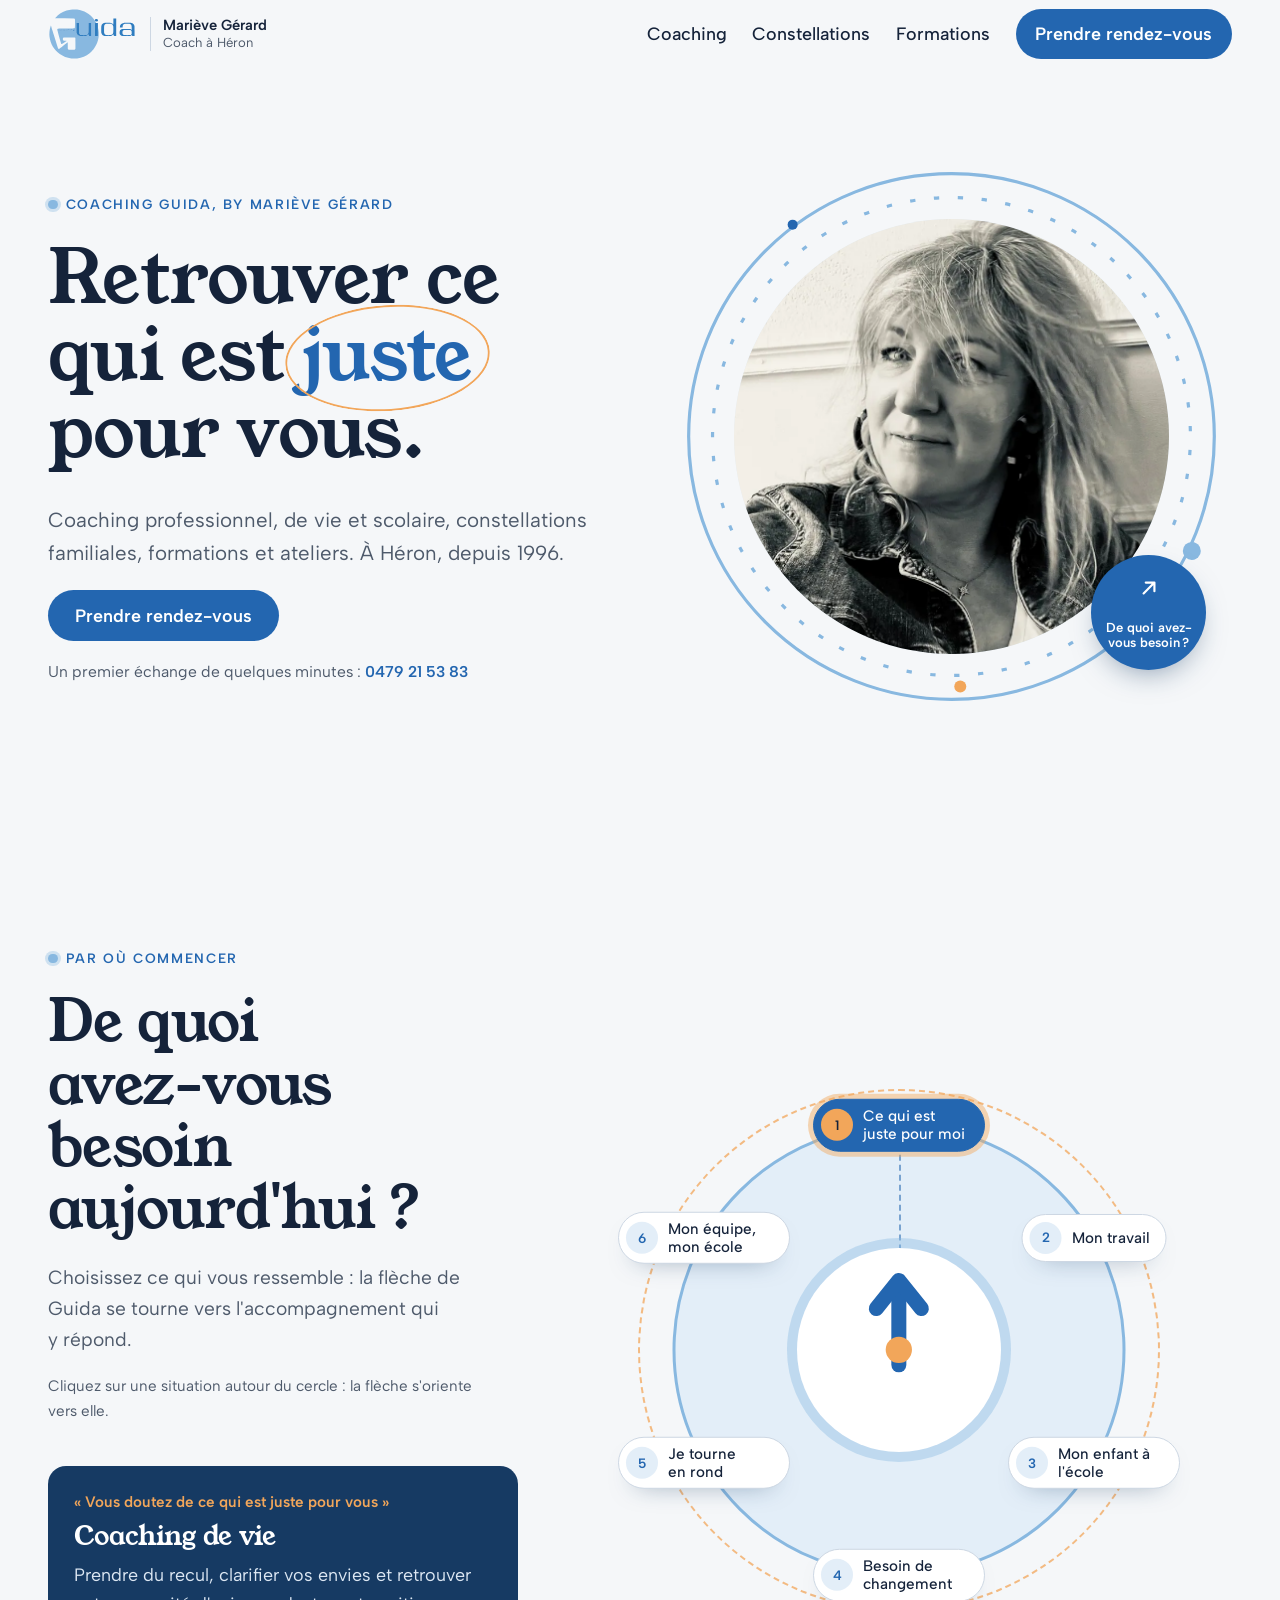
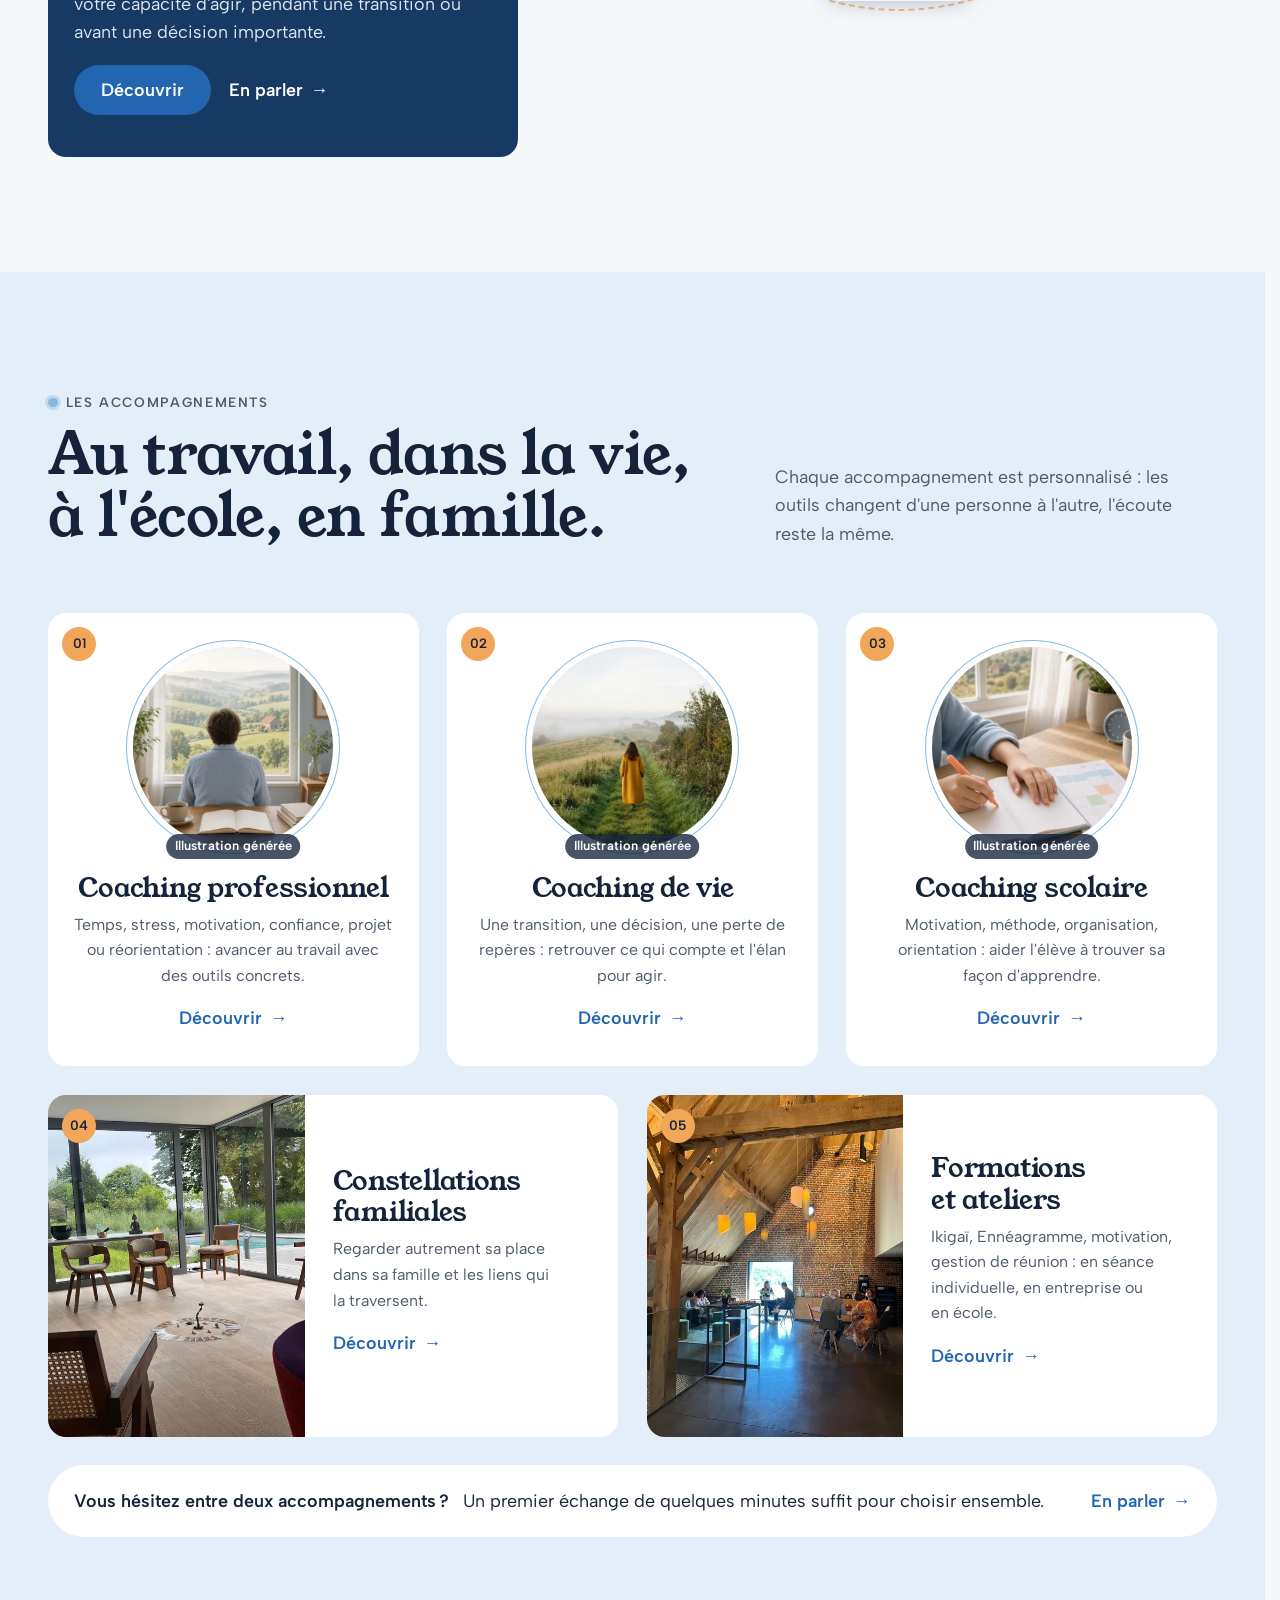
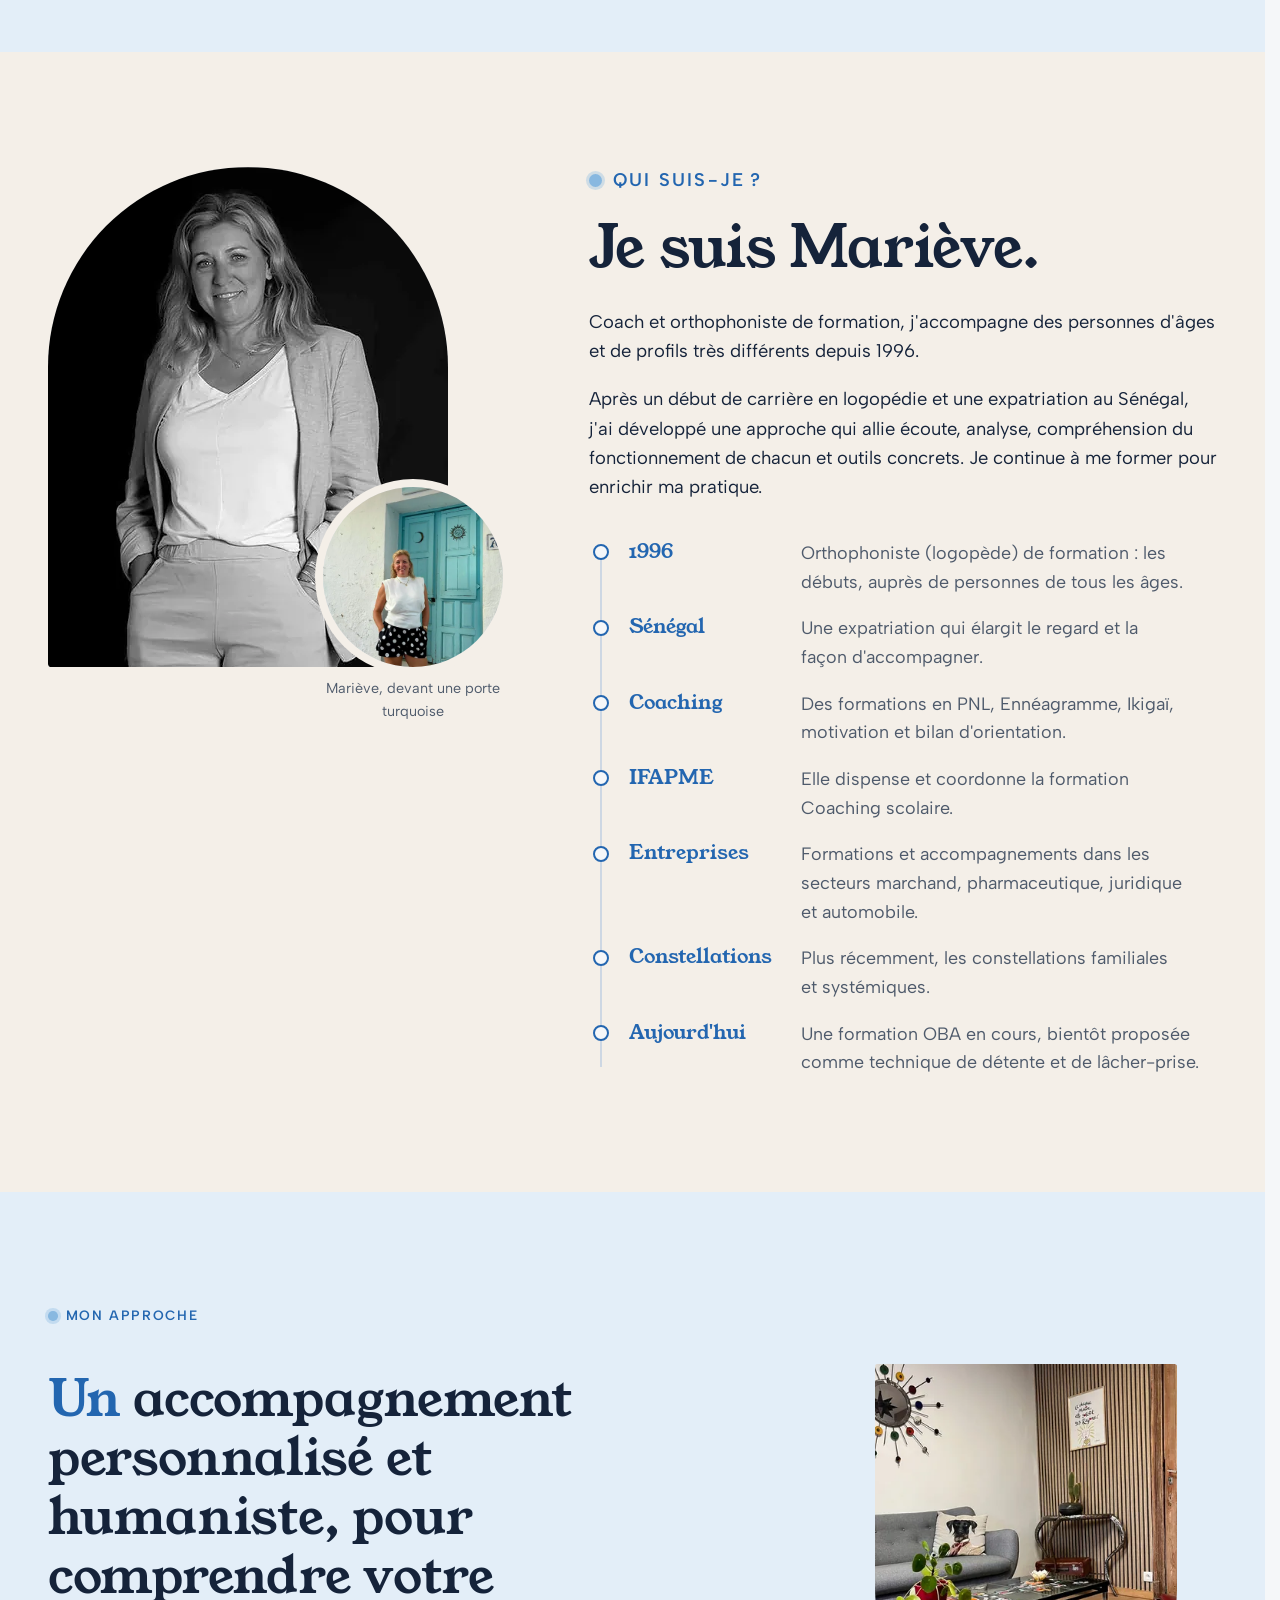
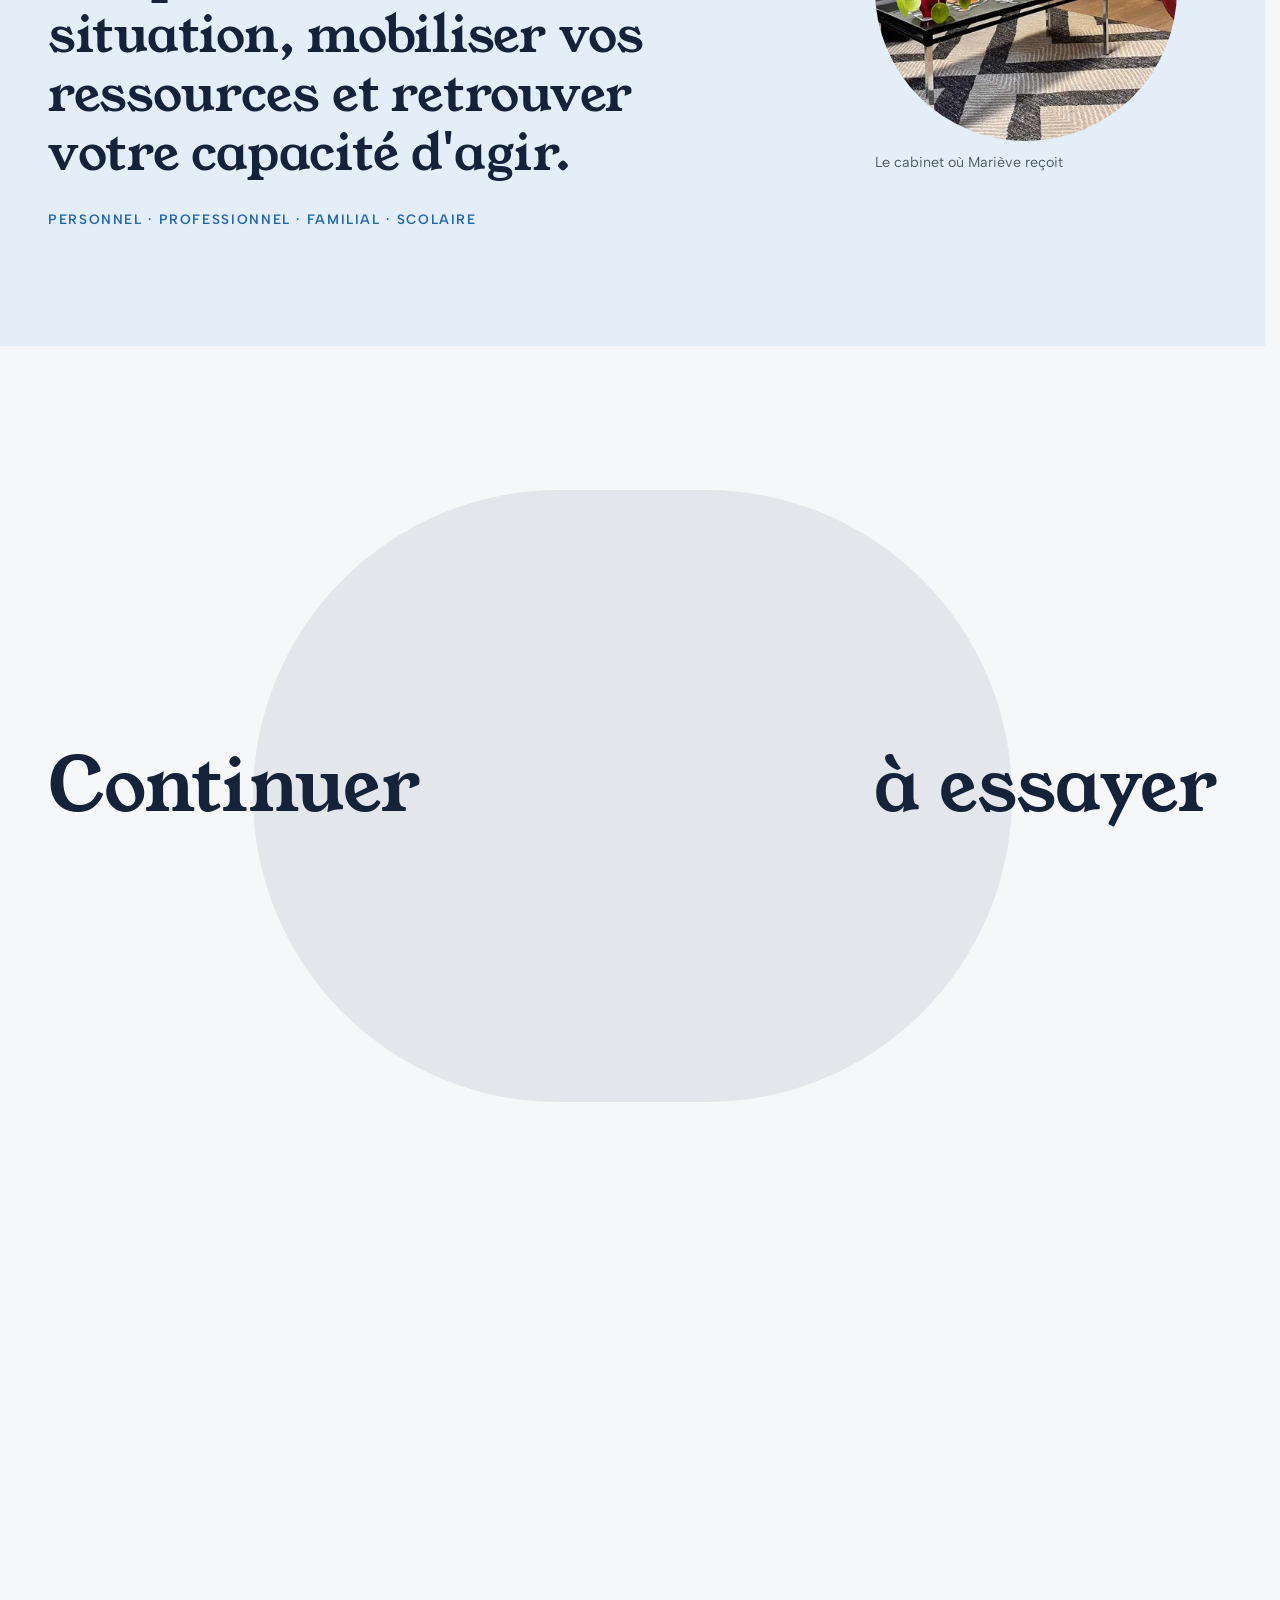
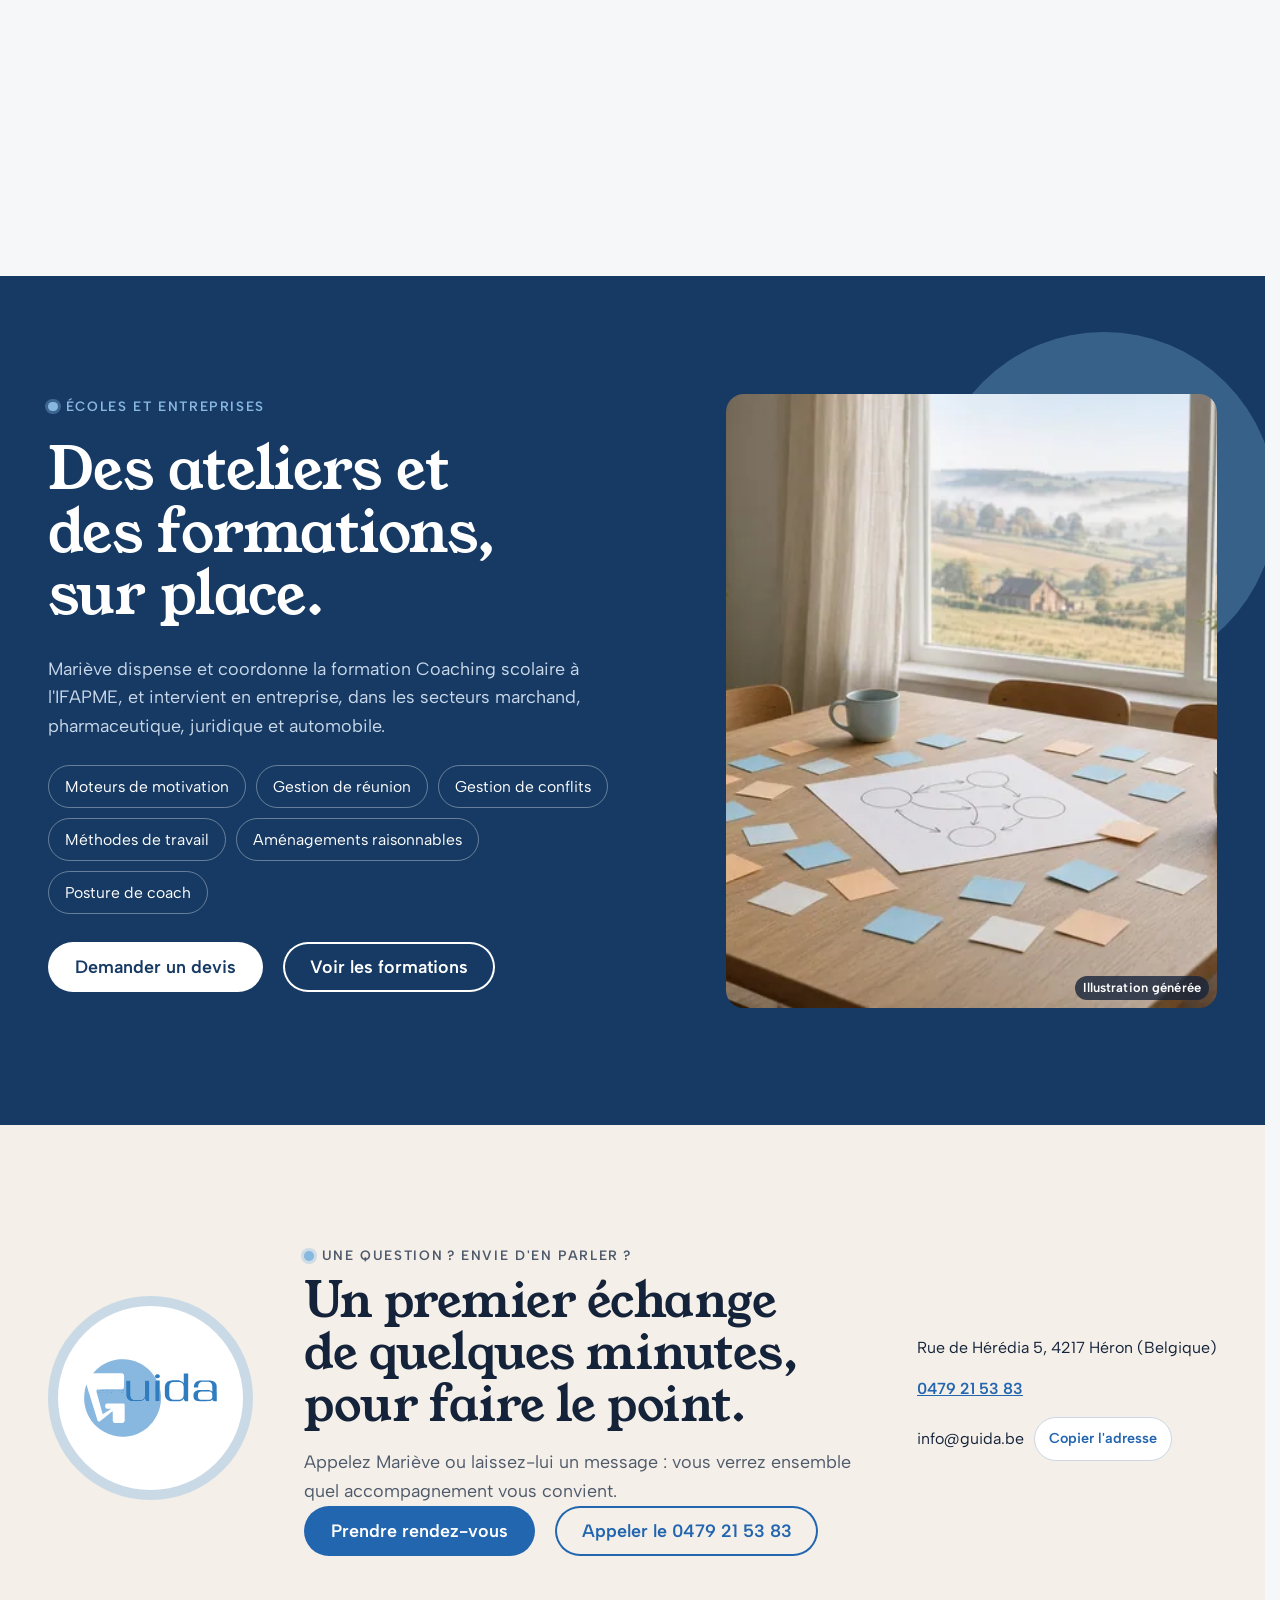
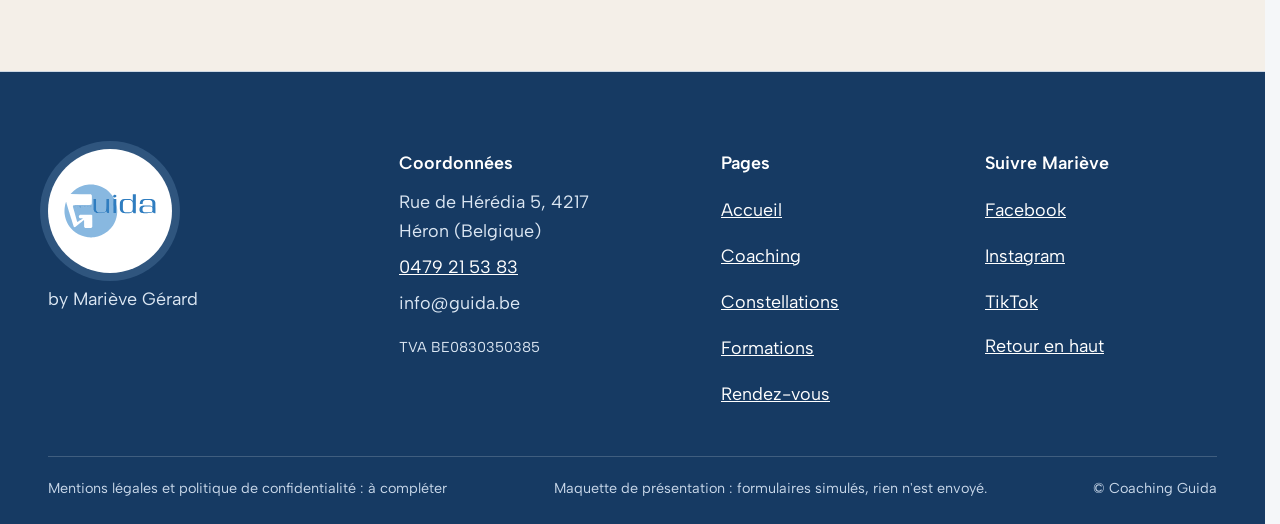
==== commit 760f3b16: "Maquette Guida v2" ====
--- a/index.html
+++ b/index.html
@@ -1,5 +1,5 @@
 <!doctype html>
-<html lang="fr" data-v="1">
+<html lang="fr" data-v="2">
 <head>
 <meta charset="utf-8">
 <meta name="viewport" content="width=device-width, initial-scale=1, viewport-fit=cover">
@@ -35,15 +35,15 @@
 })();</script>
 <link rel="preload" href="/assets/fonts/young-serif-400.woff2" as="font" type="font/woff2" crossorigin>
 <link rel="preload" href="/assets/fonts/albert-sans-400.woff2" as="font" type="font/woff2" crossorigin>
-<link rel="stylesheet" href="/assets/css/socle.css?v=1">
-<link rel="stylesheet" href="/assets/css/modules.css?v=1">
-<link rel="stylesheet" href="/assets/css/site.css?v=1">
-<link rel="modulepreload" href="/assets/js/site.js?v=1">
-<link rel="modulepreload" href="/assets/js/socle/index.js?v=1">
+<link rel="stylesheet" href="/assets/css/socle.css?v=2">
+<link rel="stylesheet" href="/assets/css/modules.css?v=2">
+<link rel="stylesheet" href="/assets/css/site.css?v=2">
+<link rel="modulepreload" href="/assets/js/site.js?v=2">
+<link rel="modulepreload" href="/assets/js/socle/index.js?v=2">
 <script src="/assets/vendor/gsap.min.js" defer></script>
 <script src="/assets/vendor/ScrollTrigger.min.js" defer></script>
 <script src="/assets/vendor/SplitText.min.js" defer></script>
-<script type="module" src="/assets/js/site.js?v=1"></script>
+<script type="module" src="/assets/js/site.js?v=2"></script>
 <meta name="theme-color" content="#F5F7F9">
 <link rel="icon" href="/assets/images/favicon.svg" type="image/svg+xml">
 <link rel="apple-touch-icon" href="/assets/images/apple-touch-icon.png">
@@ -61,16 +61,16 @@
 <script type="application/ld+json">{"@context":"https://schema.org","@type":"ProfessionalService","name":"Coaching Guida","url":"https://guida-maquette.vercel.app/","telephone":"+32479215383","email":"info@guida.be","vatID":"BE0830350385","founder":{"@type":"Person","name":"Mariève Gérard","jobTitle":"Coach"},"address":{"@type":"PostalAddress","streetAddress":"Rue de Hérédia 5","postalCode":"4217","addressLocality":"Héron","addressCountry":"BE"},"areaServed":"Belgique","sameAs":["https://www.facebook.com/coaching.guida/","https://www.instagram.com/marievegerard/","https://www.tiktok.com/@marievegerardcoaching"],"description":"Coaching professionnel, coaching de vie, coaching scolaire, constellations familiales et systémiques, formations et ateliers, par Mariève Gérard à Héron."}</script>
 </head>
 <body id="haut">
-<div data-voile data-forme="iris" aria-hidden="true"><div class="voile-contenu"><span class="disque-logo"><img src="/assets/images/logo-240.webp" alt="" width="240" height="143"></span><span data-voile-libelle>Accueil</span></div></div>
+<div data-voile data-forme="iris" aria-hidden="true"><div class="voile-contenu"><span class="disque-logo"><img src="/assets/images/logo-guida.svg" alt="" width="108" height="64"></span><span data-voile-libelle>Accueil</span></div></div>
 <div class="ouverture-panneau" data-ouverture aria-hidden="true">
-  <span class="ouverture-disque disque-logo" data-ouverture-objet><img src="/assets/images/logo-480.webp" alt="" width="480" height="286"><svg class="ouverture-fleche" viewBox="0 0 100 100" aria-hidden="true"><circle cx="50" cy="50" r="48" /></svg></span>
+  <span class="ouverture-disque disque-logo" data-ouverture-objet><img src="/assets/images/logo-guida.svg" alt="" width="108" height="64"><svg class="ouverture-fleche" viewBox="0 0 100 100" aria-hidden="true"><circle cx="50" cy="50" r="48" /></svg></span>
   <p class="ouverture-ligne">by Mariève Gérard</p>
 </div>
 <a class="evitement" href="#contenu">Aller au contenu</a>
 <header data-entete>
   <div class="entete-rangee">
     <a class="entete-logo" href="/" data-libelle="Accueil" aria-label="Coaching Guida, accueil" aria-current="page">
-      <img src="/assets/images/logo-240.webp" srcset="/assets/images/logo-240.webp 240w, /assets/images/logo-480.webp 480w" sizes="120px" alt="" width="240" height="143">
+      <img src="/assets/images/logo-guida.svg" alt="" width="108" height="64"><span class="entete-signature" aria-hidden="true"><strong>Mariève Gérard</strong><span>Coach à Héron</span></span>
     </a>
     <nav data-nav aria-label="Navigation principale">
       <ul><li><a href="/coaching" data-libelle="Coaching">Coaching</a></li><li><a href="/constellations" data-libelle="Constellations">Constellations</a></li><li><a href="/formations" data-libelle="Formations">Formations</a></li></ul>
@@ -126,44 +126,59 @@
   </div>
 </section>
 <section class="section" id="besoin">
-  <div class="conteneur besoin-grille">
+  <div class="conteneur boussole-grille">
     <div class="besoin-tete">
       <p class="surtitre">Par où commencer</p>
       <h2 data-anime="lignes">De quoi avez-vous besoin aujourd&#39;hui ?</h2>
-      <p class="intro-section" data-anime>Choisissez ce qui vous ressemble : le cercle se pose sur l&#39;accompagnement qui y répond.</p>
-      <svg class="besoin-deco" viewBox="0 0 180 180" aria-hidden="true" data-visuel data-fx="trace"><circle class="plein" cx="90" cy="90" r="62" /><circle cx="90" cy="90" r="86" /><circle cx="90" cy="90" r="62" /><path d="M66 114 L114 66 M84 66 H114 V96" /></svg>
-    </div>
-    <div class="besoin-outil">
-      <ul class="besoin-liste" data-anime="cascade">
-        <li><button type="button" class="besoin-choix" data-cle="doute" aria-pressed="true" aria-controls="reponse-doute"><span class="pastille" aria-hidden="true"></span><span>Vous doutez de ce qui est juste pour vous</span></button></li><li><button type="button" class="besoin-choix" data-cle="travail" aria-pressed="false" aria-controls="reponse-travail"><span class="pastille" aria-hidden="true"></span><span>Votre travail vous pose question</span></button></li><li><button type="button" class="besoin-choix" data-cle="ecole" aria-pressed="false" aria-controls="reponse-ecole"><span class="pastille" aria-hidden="true"></span><span>Votre enfant a des difficultés à l&#39;école</span></button></li><li><button type="button" class="besoin-choix" data-cle="changement" aria-pressed="false" aria-controls="reponse-changement"><span class="pastille" aria-hidden="true"></span><span>Vous avez besoin de changement</span></button></li><li><button type="button" class="besoin-choix" data-cle="rond" aria-pressed="false" aria-controls="reponse-rond"><span class="pastille" aria-hidden="true"></span><span>Vous avez l&#39;impression de tourner en rond</span></button></li><li><button type="button" class="besoin-choix" data-cle="equipe" aria-pressed="false" aria-controls="reponse-equipe"><span class="pastille" aria-hidden="true"></span><span>Vous cherchez un atelier pour votre équipe ou votre école</span></button></li>
+      <p class="intro-section" data-anime>Choisissez ce qui vous ressemble : la flèche de Guida se tourne vers l&#39;accompagnement qui y répond.</p>
+      <p class="besoin-aide" data-anime><span data-souris-txt>Cliquez sur une situation autour du cercle : la flèche s&#39;oriente vers elle.</span><span data-tactile>Touchez une situation : la flèche s&#39;oriente et la réponse s&#39;affiche juste en dessous.</span></p>
+    </div>
+    <div class="boussole" data-boussole role="group" aria-label="Boussole des situations">
+      <div class="boussole-cadran" aria-hidden="true">
+        <span class="boussole-anneau" data-effet="rond-qui-se-pose"></span>
+        <svg class="boussole-svg" viewBox="0 0 400 400">
+          <circle class="cadran-fond" cx="200" cy="200" r="150" />
+          <circle class="cadran-trait" cx="200" cy="200" r="150" />
+          <g class="cadran-repere" data-cle="doute"><circle cx="200" cy="50" r="13" /><text x="200" y="55" text-anchor="middle">1</text></g><g class="cadran-repere" data-cle="travail"><circle cx="330" cy="125" r="13" /><text x="330" y="130" text-anchor="middle">2</text></g><g class="cadran-repere" data-cle="ecole"><circle cx="330" cy="275" r="13" /><text x="330" y="280" text-anchor="middle">3</text></g><g class="cadran-repere" data-cle="changement"><circle cx="200" cy="350" r="13" /><text x="200" y="355" text-anchor="middle">4</text></g><g class="cadran-repere" data-cle="rond"><circle cx="70" cy="275" r="13" /><text x="70" y="280" text-anchor="middle">5</text></g><g class="cadran-repere" data-cle="equipe"><circle cx="70" cy="125" r="13" /><text x="70" y="130" text-anchor="middle">6</text></g>
+        </svg>
+        <span class="boussole-rayon"></span>
+        <span class="boussole-centre disque-logo"><svg class="aiguille" viewBox="0 0 100 100"><path class="aiguille-tige" d="M50 58 V16" /><path class="aiguille-tete" d="M38 28 L50 13 L62 28" /><circle class="aiguille-axe" cx="50" cy="50" r="7" /></svg></span>
+      </div>
+      <ul class="boussole-choix">
+        <li style="--a:-90deg"><button type="button" class="boussole-btn" data-cle="doute" data-angle="-90" aria-pressed="true" aria-controls="reponse-doute"><span class="boussole-n" aria-hidden="true">1</span><span class="boussole-libelle">Ce qui est juste pour moi</span></button></li><li style="--a:-30deg"><button type="button" class="boussole-btn" data-cle="travail" data-angle="-30" aria-pressed="false" aria-controls="reponse-travail"><span class="boussole-n" aria-hidden="true">2</span><span class="boussole-libelle">Mon travail</span></button></li><li style="--a:30deg"><button type="button" class="boussole-btn" data-cle="ecole" data-angle="30" aria-pressed="false" aria-controls="reponse-ecole"><span class="boussole-n" aria-hidden="true">3</span><span class="boussole-libelle">Mon enfant à l&#39;école</span></button></li><li style="--a:90deg"><button type="button" class="boussole-btn" data-cle="changement" data-angle="90" aria-pressed="false" aria-controls="reponse-changement"><span class="boussole-n" aria-hidden="true">4</span><span class="boussole-libelle">Besoin de changement</span></button></li><li style="--a:150deg"><button type="button" class="boussole-btn" data-cle="rond" data-angle="150" aria-pressed="false" aria-controls="reponse-rond"><span class="boussole-n" aria-hidden="true">5</span><span class="boussole-libelle">Je tourne en rond</span></button></li><li style="--a:210deg"><button type="button" class="boussole-btn" data-cle="equipe" data-angle="210" aria-pressed="false" aria-controls="reponse-equipe"><span class="boussole-n" aria-hidden="true">6</span><span class="boussole-libelle">Mon équipe, mon école</span></button></li>
       </ul>
-      <span class="besoin-anneau" aria-hidden="true" data-superpose data-effet="rond-qui-se-pose"></span>
-      <div class="besoin-reponses" aria-live="polite">
-        <div class="besoin-r est-active" id="reponse-doute" data-cle="doute" role="region" aria-label="Coaching de vie">
-          <h3>Coaching de vie</h3>
-          <p>Prendre du recul, clarifier vos envies et retrouver votre capacité d&#39;agir, pendant une transition ou avant une décision importante.</p>
-          <p class="actions"><a href="/coaching#vie" class="bouton" data-libelle="Coaching">Découvrir</a><a href="/rendez-vous?sujet=vie" class="lien-fleche" data-libelle="Rendez-vous">En parler</a></p>
-        </div><div class="besoin-r" id="reponse-travail" data-cle="travail" role="region" aria-label="Coaching professionnel">
-          <h3>Coaching professionnel</h3>
-          <p>Sérénité, énergie, motivation : un accompagnement concret pour avancer avec plus de confiance, de l&#39;organisation du temps au bilan de compétences.</p>
-          <p class="actions"><a href="/coaching#professionnel" class="bouton" data-libelle="Coaching">Découvrir</a><a href="/rendez-vous?sujet=professionnel" class="lien-fleche" data-libelle="Rendez-vous">En parler</a></p>
-        </div><div class="besoin-r" id="reponse-ecole" data-cle="ecole" role="region" aria-label="Coaching scolaire">
-          <h3>Coaching scolaire</h3>
-          <p>Une analyse faite ensemble, avec le double regard d&#39;une coach et d&#39;une logopède : motivation, méthode de travail, organisation, confiance.</p>
-          <p class="actions"><a href="/coaching#scolaire" class="bouton" data-libelle="Coaching">Découvrir</a><a href="/rendez-vous?sujet=scolaire" class="lien-fleche" data-libelle="Rendez-vous">En parler</a></p>
-        </div><div class="besoin-r" id="reponse-changement" data-cle="changement" role="region" aria-label="Ateliers pour faire le point">
-          <h3>Ateliers pour faire le point</h3>
-          <p>Ikigaï, moteurs de motivation, bilan d&#39;orientation ou de compétences : des séances courtes pour faire le point et choisir une direction.</p>
-          <p class="actions"><a href="/formations#ateliers" class="bouton" data-libelle="Formations">Découvrir</a><a href="/rendez-vous?sujet=formation" class="lien-fleche" data-libelle="Rendez-vous">En parler</a></p>
-        </div><div class="besoin-r" id="reponse-rond" data-cle="rond" role="region" aria-label="Constellations familiales">
-          <h3>Constellations familiales</h3>
-          <p>Quand des situations se répètent, la constellation aide à regarder autrement les liens et les loyautés qui pèsent, sans chercher de coupable.</p>
-          <p class="actions"><a href="/constellations" class="bouton" data-libelle="Constellations">Découvrir</a><a href="/rendez-vous?sujet=constellations" class="lien-fleche" data-libelle="Rendez-vous">En parler</a></p>
-        </div><div class="besoin-r" id="reponse-equipe" data-cle="equipe" role="region" aria-label="Formations et ateliers">
-          <h3>Formations et ateliers</h3>
-          <p>En entreprise ou en école : motivation, gestion de réunion, gestion de conflits, méthodes de travail, aménagements raisonnables.</p>
-          <p class="actions"><a href="/formations" class="bouton" data-libelle="Formations">Découvrir</a><a href="/rendez-vous?sujet=formation" class="lien-fleche" data-libelle="Rendez-vous">En parler</a></p>
-        </div>
+    </div>
+    <div class="besoin-reponses" aria-live="polite">
+      <div class="besoin-r est-active" id="reponse-doute" data-cle="doute" role="region" aria-label="Coaching de vie">
+        <p class="besoin-q">« Vous doutez de ce qui est juste pour vous »</p>
+        <h3>Coaching de vie</h3>
+        <p>Prendre du recul, clarifier vos envies et retrouver votre capacité d&#39;agir, pendant une transition ou avant une décision importante.</p>
+        <p class="actions"><a href="/coaching#vie" class="bouton" data-libelle="Coaching">Découvrir</a><a href="/rendez-vous?sujet=vie" class="lien-fleche" data-libelle="Rendez-vous">En parler</a></p>
+      </div><div class="besoin-r" id="reponse-travail" data-cle="travail" role="region" aria-label="Coaching professionnel">
+        <p class="besoin-q">« Votre travail vous pose question »</p>
+        <h3>Coaching professionnel</h3>
+        <p>Sérénité, énergie, motivation : un accompagnement concret pour avancer avec plus de confiance, de l&#39;organisation du temps au bilan de compétences.</p>
+        <p class="actions"><a href="/coaching#professionnel" class="bouton" data-libelle="Coaching">Découvrir</a><a href="/rendez-vous?sujet=professionnel" class="lien-fleche" data-libelle="Rendez-vous">En parler</a></p>
+      </div><div class="besoin-r" id="reponse-ecole" data-cle="ecole" role="region" aria-label="Coaching scolaire">
+        <p class="besoin-q">« Votre enfant a des difficultés à l&#39;école »</p>
+        <h3>Coaching scolaire</h3>
+        <p>Une analyse faite ensemble, avec le double regard d&#39;une coach et d&#39;une logopède : motivation, méthode de travail, organisation, confiance.</p>
+        <p class="actions"><a href="/coaching#scolaire" class="bouton" data-libelle="Coaching">Découvrir</a><a href="/rendez-vous?sujet=scolaire" class="lien-fleche" data-libelle="Rendez-vous">En parler</a></p>
+      </div><div class="besoin-r" id="reponse-changement" data-cle="changement" role="region" aria-label="Ateliers pour faire le point">
+        <p class="besoin-q">« Vous avez besoin de changement »</p>
+        <h3>Ateliers pour faire le point</h3>
+        <p>Ikigaï, moteurs de motivation, bilan d&#39;orientation ou de compétences : des séances courtes pour faire le point et choisir une direction.</p>
+        <p class="actions"><a href="/formations#ateliers" class="bouton" data-libelle="Formations">Découvrir</a><a href="/rendez-vous?sujet=formation" class="lien-fleche" data-libelle="Rendez-vous">En parler</a></p>
+      </div><div class="besoin-r" id="reponse-rond" data-cle="rond" role="region" aria-label="Constellations familiales">
+        <p class="besoin-q">« Vous avez l&#39;impression de tourner en rond »</p>
+        <h3>Constellations familiales</h3>
+        <p>Quand des situations se répètent, la constellation aide à regarder autrement les liens et les loyautés qui pèsent, sans chercher de coupable.</p>
+        <p class="actions"><a href="/constellations" class="bouton" data-libelle="Constellations">Découvrir</a><a href="/rendez-vous?sujet=constellations" class="lien-fleche" data-libelle="Rendez-vous">En parler</a></p>
+      </div><div class="besoin-r" id="reponse-equipe" data-cle="equipe" role="region" aria-label="Formations et ateliers">
+        <p class="besoin-q">« Vous cherchez un atelier pour votre équipe ou votre école »</p>
+        <h3>Formations et ateliers</h3>
+        <p>En entreprise ou en école : motivation, gestion de réunion, gestion de conflits, méthodes de travail, aménagements raisonnables.</p>
+        <p class="actions"><a href="/formations" class="bouton" data-libelle="Formations">Découvrir</a><a href="/rendez-vous?sujet=formation" class="lien-fleche" data-libelle="Rendez-vous">En parler</a></p>
       </div>
     </div>
   </div>
@@ -174,42 +189,52 @@
       <div><p class="surtitre">Les accompagnements</p><h2 data-anime="lignes">Au travail, dans la vie, à l&#39;école, en famille.</h2></div>
       <p data-anime>Chaque accompagnement est personnalisé : les outils changent d&#39;une personne à l&#39;autre, l&#39;écoute reste la même.</p>
     </div>
-    <ul class="acc-grille" data-anime="cascade">
-      <li><a href="/coaching#professionnel" class="acc-carte" data-libelle="Coaching"><span class="acc-pastille" aria-hidden="true">01</span><figure class="media " data-grok style="--cadrage:50% 45%">
-  <picture>
-    <img src="/assets/images/grok/pro-bureau-1100.webp" srcset="/assets/images/grok/pro-bureau-480.webp 480w, /assets/images/grok/pro-bureau-800.webp 800w, /assets/images/grok/pro-bureau-1100.webp 1100w" sizes="(max-width: 600px) 100vw, (max-width: 960px) 50vw, 400px" alt="" width="1100" height="1467" loading="lazy" decoding="async">
-  </picture><figcaption class="mention-ia">Illustration générée</figcaption>
-</figure><div class="acc-corps"><h3>Coaching professionnel</h3><p>Temps, stress, motivation, confiance, projet ou réorientation : avancer au travail avec des outils concrets.</p><span class="lien-fleche">Découvrir</span></div></a></li><li><a href="/coaching#vie" class="acc-carte" data-libelle="Coaching"><span class="acc-pastille" aria-hidden="true">02</span><figure class="media " data-grok style="--cadrage:50% 55%">
-  <picture>
-    <img src="/assets/images/grok/vie-chemin-1100.webp" srcset="/assets/images/grok/vie-chemin-480.webp 480w, /assets/images/grok/vie-chemin-800.webp 800w, /assets/images/grok/vie-chemin-1100.webp 1100w" sizes="(max-width: 600px) 100vw, (max-width: 960px) 50vw, 400px" alt="" width="1100" height="1467" loading="lazy" decoding="async">
-  </picture><figcaption class="mention-ia">Illustration générée</figcaption>
-</figure><div class="acc-corps"><h3>Coaching de vie</h3><p>Une transition, une décision, une perte de repères : retrouver ce qui compte et l&#39;élan pour agir.</p><span class="lien-fleche">Découvrir</span></div></a></li><li><a href="/coaching#scolaire" class="acc-carte" data-libelle="Coaching"><span class="acc-pastille" aria-hidden="true">03</span><figure class="media " data-grok style="--cadrage:50% 50%">
-  <picture>
-    <img src="/assets/images/grok/scolaire-devoirs-1100.webp" srcset="/assets/images/grok/scolaire-devoirs-480.webp 480w, /assets/images/grok/scolaire-devoirs-800.webp 800w, /assets/images/grok/scolaire-devoirs-1100.webp 1100w" sizes="(max-width: 600px) 100vw, (max-width: 960px) 50vw, 400px" alt="" width="1100" height="1467" loading="lazy" decoding="async">
-  </picture><figcaption class="mention-ia">Illustration générée</figcaption>
-</figure><div class="acc-corps"><h3>Coaching scolaire</h3><p>Motivation, méthode, organisation, orientation : aider l&#39;élève à trouver sa façon d&#39;apprendre.</p><span class="lien-fleche">Découvrir</span></div></a></li><li><a href="/constellations" class="acc-carte" data-libelle="Constellations"><span class="acc-pastille" aria-hidden="true">04</span><figure class="media " style="--cadrage:50% 60%">
-  <picture>
-    <img src="/assets/images/salle-constellations-1200.webp" srcset="/assets/images/salle-constellations-480.webp 480w, /assets/images/salle-constellations-800.webp 800w, /assets/images/salle-constellations-1200.webp 1200w" sizes="(max-width: 600px) 100vw, (max-width: 960px) 50vw, 400px" alt="" width="1200" height="1600" loading="lazy" decoding="async">
-  </picture>
-</figure><div class="acc-corps"><h3>Constellations familiales</h3><p>Regarder autrement sa place dans sa famille et les liens qui la traversent.</p><span class="lien-fleche">Découvrir</span></div></a></li><li><a href="/formations" class="acc-carte" data-libelle="Formations"><span class="acc-pastille" aria-hidden="true">05</span><figure class="media " style="--cadrage:54% 50%">
-  <picture>
-    <img src="/assets/images/grange-1200.webp" srcset="/assets/images/grange-480.webp 480w, /assets/images/grange-800.webp 800w, /assets/images/grange-1200.webp 1200w" sizes="(max-width: 600px) 100vw, (max-width: 960px) 50vw, 400px" alt="" width="1200" height="1600" loading="lazy" decoding="async">
+    <ul class="acc-trois" data-anime="cascade">
+      <li><a href="/coaching#professionnel" class="acc-rond" data-libelle="Coaching"><span class="acc-pastille" aria-hidden="true">01</span><figure class="media acc-cercle" data-grok style="--cadrage:50% 45%">
+  <picture>
+    <img src="/assets/images/grok/pro-bureau-1100.webp" srcset="/assets/images/grok/pro-bureau-480.webp 480w, /assets/images/grok/pro-bureau-800.webp 800w, /assets/images/grok/pro-bureau-1100.webp 1100w" sizes="220px" alt="" width="1100" height="1467" loading="lazy" decoding="async">
+  </picture><figcaption class="mention-ia">Illustration générée</figcaption>
+</figure><div class="acc-corps"><h3>Coaching professionnel</h3><p>Temps, stress, motivation, confiance, projet ou réorientation : avancer au travail avec des outils concrets.</p><span class="lien-fleche">Découvrir</span></div></a></li><li><a href="/coaching#vie" class="acc-rond" data-libelle="Coaching"><span class="acc-pastille" aria-hidden="true">02</span><figure class="media acc-cercle" data-grok style="--cadrage:50% 55%">
+  <picture>
+    <img src="/assets/images/grok/vie-chemin-1100.webp" srcset="/assets/images/grok/vie-chemin-480.webp 480w, /assets/images/grok/vie-chemin-800.webp 800w, /assets/images/grok/vie-chemin-1100.webp 1100w" sizes="220px" alt="" width="1100" height="1467" loading="lazy" decoding="async">
+  </picture><figcaption class="mention-ia">Illustration générée</figcaption>
+</figure><div class="acc-corps"><h3>Coaching de vie</h3><p>Une transition, une décision, une perte de repères : retrouver ce qui compte et l&#39;élan pour agir.</p><span class="lien-fleche">Découvrir</span></div></a></li><li><a href="/coaching#scolaire" class="acc-rond" data-libelle="Coaching"><span class="acc-pastille" aria-hidden="true">03</span><figure class="media acc-cercle" data-grok style="--cadrage:50% 50%">
+  <picture>
+    <img src="/assets/images/grok/scolaire-devoirs-1100.webp" srcset="/assets/images/grok/scolaire-devoirs-480.webp 480w, /assets/images/grok/scolaire-devoirs-800.webp 800w, /assets/images/grok/scolaire-devoirs-1100.webp 1100w" sizes="220px" alt="" width="1100" height="1467" loading="lazy" decoding="async">
+  </picture><figcaption class="mention-ia">Illustration générée</figcaption>
+</figure><div class="acc-corps"><h3>Coaching scolaire</h3><p>Motivation, méthode, organisation, orientation : aider l&#39;élève à trouver sa façon d&#39;apprendre.</p><span class="lien-fleche">Découvrir</span></div></a></li>
+    </ul>
+    <ul class="acc-deux" data-anime="cascade">
+      <li><a href="/constellations" class="acc-large" data-libelle="Constellations"><span class="acc-pastille" aria-hidden="true">04</span><figure class="media " style="--cadrage:50% 60%">
+  <picture>
+    <img src="/assets/images/salle-constellations-1200.webp" srcset="/assets/images/salle-constellations-480.webp 480w, /assets/images/salle-constellations-800.webp 800w, /assets/images/salle-constellations-1200.webp 1200w" sizes="(max-width: 760px) 100vw, 300px" alt="" width="1200" height="1600" loading="lazy" decoding="async">
+  </picture>
+</figure><div class="acc-corps"><h3>Constellations familiales</h3><p>Regarder autrement sa place dans sa famille et les liens qui la traversent.</p><span class="lien-fleche">Découvrir</span></div></a></li><li><a href="/formations" class="acc-large" data-libelle="Formations"><span class="acc-pastille" aria-hidden="true">05</span><figure class="media " style="--cadrage:54% 50%">
+  <picture>
+    <img src="/assets/images/grange-1200.webp" srcset="/assets/images/grange-480.webp 480w, /assets/images/grange-800.webp 800w, /assets/images/grange-1200.webp 1200w" sizes="(max-width: 760px) 100vw, 300px" alt="" width="1200" height="1600" loading="lazy" decoding="async">
   </picture>
 </figure><div class="acc-corps"><h3>Formations et ateliers</h3><p>Ikigaï, Ennéagramme, motivation, gestion de réunion : en séance individuelle, en entreprise ou en école.</p><span class="lien-fleche">Découvrir</span></div></a></li>
-      <li class="acc-mot"><p>Personnel · Professionnel · Familial · Scolaire</p><a href="/rendez-vous" class="lien-fleche" data-libelle="Rendez-vous">En parler</a></li>
     </ul>
-  </div>
-</section>
-<section class="section" id="qui">
+    <p class="acc-hesiter" data-anime><strong>Vous hésitez entre deux accompagnements ?</strong> Un premier échange de quelques minutes suffit pour choisir ensemble. <a href="/rendez-vous" class="lien-fleche" data-libelle="Rendez-vous">En parler</a></p>
+  </div>
+</section>
+<section class="section section--lin" id="qui">
   <div class="conteneur qui-grille">
-    <figure class="qui-photo">
-      <figure class="media " data-anime="rideau" style="--cadrage:44% 50%">
-  <picture>
-    <img src="/assets/images/marieve-porte-1200.webp" srcset="/assets/images/marieve-porte-480.webp 480w, /assets/images/marieve-porte-800.webp 800w, /assets/images/marieve-porte-1200.webp 1200w" sizes="(max-width: 900px) 90vw, 460px" alt="Mariève, devant une porte turquoise" width="1200" height="1500" loading="lazy" decoding="async">
-  </picture>
-</figure>
-      <figcaption class="qui-legende">Mariève, devant une porte turquoise</figcaption>
-    </figure>
+    <div class="qui-photo">
+      <figure class="media qui-portrait" data-anime="rideau" style="--cadrage:50% 30%">
+  <picture>
+    <img src="/assets/images/marieve-noir-585.webp" srcset="/assets/images/marieve-noir-400.webp 400w, /assets/images/marieve-noir-585.webp 585w" sizes="(max-width: 900px) 260px, 400px" alt="Mariève Gérard en veste claire, en noir et blanc sur fond noir" width="585" height="780" loading="lazy" decoding="async">
+  </picture>
+</figure>
+      <figure class="qui-vignette">
+        <figure class="media " style="--cadrage:46% 24%">
+  <picture>
+    <img src="/assets/images/marieve-porte-1200.webp" srcset="/assets/images/marieve-porte-480.webp 480w, /assets/images/marieve-porte-800.webp 800w, /assets/images/marieve-porte-1200.webp 1200w" sizes="180px" alt="Mariève, devant une porte turquoise" width="1200" height="1500" loading="lazy" decoding="async">
+  </picture>
+</figure>
+        <figcaption class="qui-legende">Mariève, devant une porte turquoise</figcaption>
+      </figure>
+    </div>
     <div class="qui-texte">
       <p class="surtitre">Qui suis-je ?</p>
       <h2 data-anime="lignes">Je suis Mariève.</h2>
@@ -230,7 +255,7 @@
     <div class="mmm" data-module="manifeste-mot-a-mot">
       <div class="mmm__cadre">
         <p class="surtitre">Mon approche</p>
-        <h2 class="mmm__texte">Un accompagnement personnalisé et humaniste : comprendre votre situation, mobiliser vos ressources, retrouver votre capacité d&#39;agir.</h2>
+        <h2 class="mmm__texte">Un accompagnement personnalisé et humaniste, pour comprendre votre situation, mobiliser vos ressources et retrouver votre capacité d&#39;agir.</h2>
         <p class="mmm__signature">Personnel · Professionnel · Familial · Scolaire</p>
       </div>
     </div>
@@ -244,7 +269,7 @@
     </figure>
   </div>
 </section>
-<section class="citation" id="citation" style="--fx-longueur: 200svh" data-fx="plein-ecran" data-fx-depart="inset(16% 20% 16% 20% round 999px)">
+<section class="citation" id="citation" style="--fx-longueur: 170svh" data-fx="plein-ecran" data-fx-depart="inset(16% 20% 16% 20% round 999px)">
   <div data-collant>
     <figure class="media " data-grok style="--cadrage:62% 50%">
   <picture><source media="(max-width: 760px) and (orientation: portrait)" srcset="/assets/images/grok/bureau-matin-mobile-640.webp 640w, /assets/images/grok/bureau-matin-mobile-1080.webp 1080w" sizes="100vw">
@@ -271,22 +296,18 @@
       </p>
     </div>
     <div class="pros-photo">
-      <figure class="media " data-anime="rideau" style="--cadrage:50% 55%">
-  <picture>
-    <img src="/assets/images/salle-reunion-1200.webp" srcset="/assets/images/salle-reunion-480.webp 480w, /assets/images/salle-reunion-800.webp 800w, /assets/images/salle-reunion-1200.webp 1200w" sizes="(max-width: 900px) 80vw, 420px" alt="Une formation en entreprise" width="1200" height="1500" loading="lazy" decoding="async">
-  </picture>
-</figure>
-    </div>
-  </div>
-</section>
-<section class="section section--ciel" id="fin">
+      <figure class="media " data-grok data-anime="rideau" style="--cadrage:50% 50%">
+  <picture>
+    <img src="/assets/images/grok/pro-equipe-1200.webp" srcset="/assets/images/grok/pro-equipe-640.webp 640w, /assets/images/grok/pro-equipe-960.webp 960w, /assets/images/grok/pro-equipe-1200.webp 1200w" sizes="(max-width: 900px) 80vw, 520px" alt="Une table de réunion après un atelier, couverte de notes colorées et d&#39;un grand schéma dessiné" width="1200" height="900" loading="lazy" decoding="async">
+  </picture><figcaption class="mention-ia">Illustration générée</figcaption>
+</figure>
+    </div>
+  </div>
+</section>
+<section class="section section--lin" id="fin">
   <div class="conteneur fin-bloc">
     <div class="fin-portrait">
-      <figure class="media fin-media" style="--cadrage:50% 22%">
-  <picture>
-    <img src="/assets/images/marieve-noir-585.webp" srcset="/assets/images/marieve-noir-400.webp 400w, /assets/images/marieve-noir-585.webp 585w" sizes="210px" alt="Je suis Mariève." width="585" height="780" loading="lazy" decoding="async">
-  </picture>
-</figure>
+      <span class="disque-logo fin-disque"><img src="/assets/images/logo-guida.svg" alt="" width="108" height="64" loading="lazy"></span>
       <svg viewBox="0 0 200 200" aria-hidden="true" data-fx="trace"><circle cx="100" cy="100" r="98" /></svg>
     </div>
     <div class="fin-texte">
@@ -301,7 +322,7 @@
     <div class="fin-coord" data-anime>
       <span>Rue de Hérédia 5, 4217 Héron (Belgique)</span>
       <a href="tel:+32479215383">0479 21 53 83</a>
-      <span class="selectionnable">info@guida.be</span>
+      <span class="email-ligne"><span class="selectionnable">info@guida.be</span><button type="button" class="copier" data-copier="info@guida.be" data-copie="Adresse copiée"><span data-libelle-bouton>Copier l&#39;adresse</span></button></span>
     </div>
   </div>
 </section>
@@ -309,7 +330,7 @@
 <footer class="pied" id="pied">
   <div class="conteneur pied-grille">
     <div class="pied-marque">
-      <img src="/assets/images/logo-240.webp" alt="Coaching Guida" width="240" height="143" loading="lazy">
+      <span class="disque-logo pied-disque"><img src="/assets/images/logo-guida.svg" alt="Coaching Guida" width="108" height="64" loading="lazy"></span>
       <p>by Mariève Gérard</p>
     </div>
     <div>
@@ -335,7 +356,7 @@
 </footer>
 <div data-barre-fixe>
   <a class="bouton bouton--contour" href="tel:+32479215383">Appeler</a>
-  <a class="bouton" href="/rendez-vous" data-libelle="Rendez-vous">Prendre rendez-vous</a>
+  <a class="bouton" href="/rendez-vous" data-libelle="Rendez-vous">Rendez-vous</a>
 </div>
 </body>
 </html>
--- a/assets/css/site.css
+++ b/assets/css/site.css
@@ -21,6 +21,7 @@
   --profond: #163A63;
   --ciel: #88B8E0;
   --abricot: #F2A65A;
+  --lin: #F4EFE8;
   --blanc: #fff;
   --ligne: #CDD7E3;
   --police-titres: "Young Serif", "Young Serif secours", Georgia, serif;
@@ -203,7 +204,7 @@
 .acc-corps h3 { margin: 0; }
 .acc-corps p { margin: 0; color: var(--texte-doux); font-size: 1rem; }
 .acc-corps .lien-fleche { margin-top: auto; }
-.acc-pastille { position: absolute; top: 14px; left: 14px; z-index: 2; width: 34px; height: 34px; border-radius: 50%; background: var(--blanc); display: grid; place-items: center; font-weight: 600; font-size: .85rem; color: var(--accent); }
+.acc-pastille { position: absolute; top: 14px; left: 14px; z-index: 3; width: 34px; height: 34px; border-radius: 50%; background: var(--abricot); display: grid; place-items: center; font-weight: 600; font-size: .85rem; color: var(--texte); }
 .acc-mot { grid-column: span 1; display: grid; align-content: center; gap: 14px; padding: clamp(20px, 3vw, 40px); border-radius: var(--rayon); background: var(--fond-2); }
 .acc-mot p { margin: 0; font-family: var(--police-titres); font-size: clamp(1.4rem, 1.1rem + 1vw, 2rem); line-height: 1.2; }
 @media (max-width: 960px) { .acc-grille { grid-template-columns: repeat(2, minmax(0, 1fr)); } .acc-tete { grid-template-columns: minmax(0, 1fr); } }
@@ -530,3 +531,148 @@
 /* Étapes du formulaire : sur les cartons étroits, seul le nom de l'étape en cours s'affiche (jamais coupé). */
 @media (max-width: 1180px) { .fpe__repere:not(.est-actif) .fpe__nom { display: none; } .fpe__repere.est-actif { flex: 3 1 auto; } }
 .fpe__nom { overflow: visible; text-overflow: clip; }
+
+
+/* ================= v2 ================= */
+.section--lin { background: var(--lin); }
+
+/* En-tête : logo vectoriel net, signature sur grand écran. */
+.entete-logo img { height: 52px; width: auto; }
+@media (max-width: 760px) { .entete-logo img { height: 44px; } }
+.entete-signature { display: none; flex-direction: column; justify-content: center; margin-left: 4px; padding-left: 12px; border-left: 1px solid var(--ligne); font-size: .82rem; font-weight: 400; line-height: 1.2; color: var(--texte-doux); }
+.entete-signature strong { font-size: .92rem; font-weight: 600; color: var(--texte); }
+@media (min-width: 1240px) { .entete-signature { display: flex; } }
+.disque-logo img { width: 74%; height: auto; }
+
+/* Pied de page : le rond blanc du logo posé sur le bleu profond. */
+.pied-disque { width: 124px; height: 124px; box-shadow: 0 0 0 8px rgba(136, 184, 224, .22); }
+.pied-marque .pied-disque img { width: 76%; height: auto; background: none; padding: 0; border-radius: 0; }
+
+/* ---------- Boussole Guida ---------- */
+.boussole-grille { display: grid; grid-template-columns: minmax(0, .85fr) minmax(0, 1.15fr); grid-template-areas: "tete boussole" "reponse boussole"; gap: 28px clamp(32px, 5vw, 80px); align-items: start; }
+.besoin-tete { grid-area: tete; }
+.boussole { grid-area: boussole; position: relative; width: min(100%, 600px); aspect-ratio: 1; justify-self: center; align-self: center; --r: 37.5%; }
+.besoin-reponses { grid-area: reponse; margin: 0; }
+.boussole-cadran { position: absolute; inset: 0; }
+.boussole-svg { position: absolute; inset: 0; width: 100%; height: 100%; overflow: visible; }
+.cadran-fond { fill: var(--fond-2); }
+.cadran-trait { fill: none; stroke: var(--ciel); stroke-width: 2; }
+.cadran-repere circle { fill: var(--blanc); stroke: var(--ciel); stroke-width: 2; transition: fill .3s, stroke .3s; }
+.cadran-repere text { font: 600 13px var(--police-texte); fill: var(--accent); }
+.cadran-repere.est-actif circle { fill: var(--abricot); stroke: var(--abricot); }
+.cadran-repere.est-actif text { fill: var(--texte); }
+.boussole-anneau { position: absolute; inset: 6.5%; border-radius: 50%; border: 2px dashed color-mix(in srgb, var(--abricot) 75%, transparent); }
+.boussole-rayon { position: absolute; left: 50%; top: 50%; width: var(--r); height: 0; border-top: 2px dashed var(--accent); transform-origin: 0 0; transform: rotate(-90deg); opacity: .55; }
+.boussole-centre { position: absolute; left: 33%; top: 33%; width: 34%; height: 34%; }
+.aiguille { width: 80%; height: 80%; overflow: visible; transform: rotate(0deg); }
+.aiguille-tige, .aiguille-tete { fill: none; stroke: var(--accent); stroke-width: 7; stroke-linecap: round; stroke-linejoin: round; }
+.aiguille-axe { fill: var(--abricot); }
+.boussole-choix { list-style: none; margin: 0; padding: 0; position: absolute; inset: 0; }
+.boussole-choix li { position: absolute; left: calc(50% + cos(var(--a)) * var(--r)); top: calc(50% + sin(var(--a)) * var(--r)); transform: translate(-50%, -50%); }
+.boussole-btn { display: inline-flex; align-items: center; gap: 10px; min-height: 48px; max-width: 172px; padding: 7px 16px 7px 7px; border: 1px solid var(--ligne); border-radius: 999px; background: var(--blanc); color: var(--texte); text-align: left; font-size: .95rem; font-weight: 500; line-height: 1.2; box-shadow: 0 12px 26px -18px rgba(22, 58, 99, .55); transition: background-color .25s, color .25s, border-color .25s, box-shadow .25s; }
+.boussole-btn:hover { border-color: var(--accent); }
+.boussole-n { flex: none; display: grid; place-items: center; width: 32px; height: 32px; border-radius: 50%; background: var(--fond-2); color: var(--accent); font-size: .85rem; font-weight: 600; }
+.boussole-btn[aria-pressed="true"] { background: var(--accent); border-color: var(--accent); color: var(--blanc); box-shadow: 0 0 0 5px color-mix(in srgb, var(--abricot) 45%, transparent); }
+.boussole-btn[aria-pressed="true"] .boussole-n { background: var(--abricot); color: var(--texte); }
+@media (min-width: 900px) { .cadran-repere { display: none; } }
+@media (min-width: 900px) and (max-width: 1150px) { .boussole { --r: 36%; } .boussole-btn { max-width: 150px; font-size: .9rem; } }
+.besoin-q { margin: 0 0 6px !important; color: var(--abricot) !important; font-weight: 600; font-size: .95rem; }
+.besoin-aide { font-size: .95rem; color: var(--texte-doux); }
+@media (max-width: 899px) {
+  .boussole-grille { grid-template-columns: minmax(0, 1fr); grid-template-areas: "tete" "boussole" "reponse"; }
+  .boussole { width: 100%; aspect-ratio: auto; display: grid; justify-items: center; gap: 22px; }
+  .boussole-cadran { position: relative; inset: auto; width: min(62vw, 250px); aspect-ratio: 1; }
+  .boussole-choix { position: static; display: grid; grid-template-columns: minmax(0, 1fr) minmax(0, 1fr); gap: 8px; width: 100%; }
+  .boussole-choix li { position: static; transform: none; }
+  .boussole-btn { width: 100%; max-width: none; height: 100%; }
+}
+@media (max-width: 380px) { .boussole-choix { grid-template-columns: minmax(0, 1fr); } }
+
+/* ---------- Accompagnements : trois coachings en cercles, deux vraies photos en grand ---------- */
+.acc-trois, .acc-deux { list-style: none; margin: 0; padding: 0; display: grid; gap: clamp(16px, 2.2vw, 32px); }
+.acc-trois { grid-template-columns: repeat(3, minmax(0, 1fr)); }
+.acc-deux { grid-template-columns: repeat(2, minmax(0, 1fr)); margin-top: clamp(16px, 2.2vw, 32px); }
+.acc-rond, .acc-large { position: relative; height: 100%; border-radius: var(--rayon); background: var(--blanc); color: inherit; text-decoration: none; }
+.acc-rond { display: grid; justify-items: center; align-content: start; gap: 26px; padding: 34px 24px 26px; text-align: center; }
+.acc-cercle { width: min(200px, 72%); aspect-ratio: 1; border-radius: 50%; overflow: visible; background: none; box-shadow: 0 0 0 6px var(--blanc), 0 0 0 7px var(--ciel); }
+.acc-cercle picture { height: 100%; border-radius: 50%; overflow: hidden; }
+.acc-cercle img { transition: transform 1.1s var(--courbe); }
+.acc-rond:hover .acc-cercle img, .acc-large:hover .media img { transform: scale(1.05); }
+.acc-cercle .mention-ia { left: 50%; right: auto; bottom: -12px; transform: translateX(-50%); white-space: nowrap; }
+.acc-rond .acc-corps { padding: 0; justify-items: center; }
+.acc-large { display: grid; grid-template-columns: minmax(0, .9fr) minmax(0, 1.1fr); overflow: hidden; }
+.acc-large .media { height: 100%; min-height: 300px; border-radius: 0; }
+.acc-large .media img { transition: transform 1.1s var(--courbe); }
+.acc-large .acc-corps { align-content: center; padding: 28px; }
+.acc-hesiter { display: flex; flex-wrap: wrap; align-items: center; gap: 4px 14px; margin: 28px 0 0; padding: 14px 26px; border-radius: 999px; background: var(--blanc); }
+.acc-hesiter .lien-fleche { margin-left: auto; }
+@media (max-width: 960px) { .acc-trois { grid-template-columns: minmax(0, 1fr); } .acc-rond { grid-template-columns: 140px minmax(0, 1fr); justify-items: start; text-align: left; align-items: center; padding: 22px; } .acc-rond .acc-corps { justify-items: start; } .acc-cercle { width: 120px; } }
+@media (max-width: 760px) { .acc-deux { grid-template-columns: minmax(0, 1fr); } .acc-large { grid-template-columns: minmax(0, 1fr); } .acc-large .media { min-height: 0; aspect-ratio: 16 / 10; } .acc-hesiter { border-radius: var(--rayon); } .acc-hesiter .lien-fleche { margin-left: 0; } }
+@media (max-width: 420px) { .acc-rond { grid-template-columns: minmax(0, 1fr); justify-items: center; text-align: center; } .acc-rond .acc-corps { justify-items: center; } }
+
+/* ---------- Qui suis-je : portrait posé, porte turquoise en vignette ---------- */
+.qui-photo { padding-bottom: 56px; }
+.qui-photo .qui-portrait { aspect-ratio: 4 / 5; max-width: 400px; border-radius: 999px 999px var(--rayon) var(--rayon); }
+.qui-vignette { position: absolute; right: 2%; bottom: 0; width: 40%; max-width: 180px; margin: 0; }
+.qui-photo .qui-vignette .media { aspect-ratio: 1; border-radius: 50%; box-shadow: 0 0 0 8px var(--lin); }
+.qui-vignette .qui-legende { margin-top: 10px; text-align: center; font-size: .88rem; color: var(--texte-doux); }
+@media (max-width: 900px) { .qui-photo { max-width: 300px; } .qui-photo .qui-portrait { max-width: 240px; } .qui-vignette { right: 0; width: 120px; } }
+
+/* ---------- Thèmes en trois familles, encadrés au même gabarit ---------- */
+.familles { display: grid; grid-template-columns: repeat(auto-fit, minmax(min(100%, 168px), 1fr)); gap: 12px; }
+.famille { padding: 16px 18px; border-radius: 14px; background: var(--blanc); border: 1px solid var(--ligne); }
+.section--ciel .famille { border-color: transparent; }
+.famille h4 { display: flex; align-items: center; gap: 8px; margin: 0 0 8px; font-family: var(--police-titres); font-size: 1.15rem; font-weight: 400; }
+.famille h4::before { content: ""; flex: none; width: 10px; height: 10px; border-radius: 50%; background: var(--abricot); }
+.famille ul { display: grid; gap: 6px; margin: 0; padding: 0; list-style: none; font-size: .98rem; line-height: 1.35; color: var(--texte-doux); }
+.encadre-icone { display: grid; place-items: center; width: 52px; height: 52px; border-radius: 50%; background: var(--fond-2); }
+.section--ciel .encadre-icone { background: var(--lin); }
+.encadre-icone svg { width: 30px; height: 30px; }
+.encadre-icone :is(circle, path, rect) { fill: none; stroke: var(--accent); stroke-width: 2.2; stroke-linecap: round; stroke-linejoin: round; }
+
+/* ---------- Copier l'adresse e-mail ---------- */
+.email-ligne { display: inline-flex; flex-wrap: wrap; align-items: center; gap: 4px 10px; }
+.copier { min-height: 44px; padding: 0 14px; border: 1px solid var(--ligne); border-radius: 999px; background: var(--blanc); color: var(--accent); font-size: .9rem; font-weight: 600; }
+.copier.est-copie { border-color: var(--accent); }
+
+/* ---------- Appel final ---------- */
+.fin-disque { position: absolute; inset: 10px; }
+.fin-revoir { margin: 14px 0 0; }
+
+/* ---------- Formations : figure du cercle dans la bande bleue ---------- */
+.fo-figure { display: grid; place-items: center; }
+.fo-figure svg { width: min(100%, 280px); height: auto; overflow: visible; }
+.fo-figure circle { fill: none; stroke: rgba(255, 255, 255, .4); stroke-width: 1.5; }
+.fo-figure path { fill: none; stroke: var(--abricot); stroke-width: 6; stroke-linecap: round; stroke-linejoin: round; }
+@media (max-width: 900px) { .fo-figure { display: none; } }
+
+/* ---------- Formulaire : le rond se referme sur la coche ---------- */
+.fpe__fin:not([hidden]) .fpe__coche circle { stroke: var(--abricot); stroke-dasharray: 176; stroke-dashoffset: 176; animation: coche-trace .8s var(--courbe) forwards; }
+.fpe__fin:not([hidden]) .fpe__coche path { stroke-dasharray: 40; stroke-dashoffset: 40; animation: coche-trace .5s .65s var(--courbe) forwards; }
+@keyframes coche-trace { to { stroke-dashoffset: 0; } }
+
+/* ---------- 404 ---------- */
+.introuvable-liens { display: flex; flex-wrap: wrap; align-items: center; gap: 0 18px; color: var(--texte-doux); }
+@media (max-height: 640px) { .introuvable-liens { display: none; } }
+/* Boussole : chaque situation garde sa largeur naturelle, même au bord du cadran ; flèche plus présente. */
+.boussole-choix li { width: max-content; }
+.aiguille { width: 92%; height: 92%; }
+.aiguille-tige, .aiguille-tete { stroke-width: 8; }
+/* Aide : le texte suit la mise en page (cercle sur ordinateur, liste au doigt sur téléphone). */
+.besoin-aide [data-tactile], .besoin-aide [data-souris-txt] { display: inline; }
+@media (min-width: 900px) { .besoin-aide [data-tactile] { display: none; } }
+@media (max-width: 899px) { .besoin-aide [data-souris-txt] { display: none; } }
+.hero { min-height: min(92svh, 900px); }
+/* Familles de thèmes : une ligne par famille (titre à gauche, thèmes à droite), lisible dans une demi-colonne. */
+.familles { grid-template-columns: minmax(0, 1fr); gap: 10px; }
+.famille { display: grid; grid-template-columns: 9.5rem minmax(0, 1fr); gap: 6px 16px; align-items: baseline; padding: 14px 18px; }
+.famille h4 { margin: 0; font-size: 1.1rem; }
+.famille ul { display: flex; flex-wrap: wrap; gap: 4px 0; color: var(--texte); }
+.famille li:not(:last-child)::after { content: "·"; margin: 0 .55em; color: var(--ciel); }
+@media (max-width: 560px) { .famille { grid-template-columns: minmax(0, 1fr); } }
+
+/* Téléphone : les situations prennent la largeur de leur case (aucun chevauchement, aucun débordement). */
+@media (max-width: 899px) { .boussole-choix li { width: auto; min-width: 0; } }
+/* Rendez-vous, écrans bas d'ordinateur : le portrait reste, en petit (son cercle tourne au défilement). */
+@media (max-height: 820px) and (min-width: 761px) { .rdv-portrait { display: block; width: 76px; margin-bottom: 10px; } }
+@media (max-height: 640px) and (min-width: 761px) { .rdv-portrait { display: none; } }
